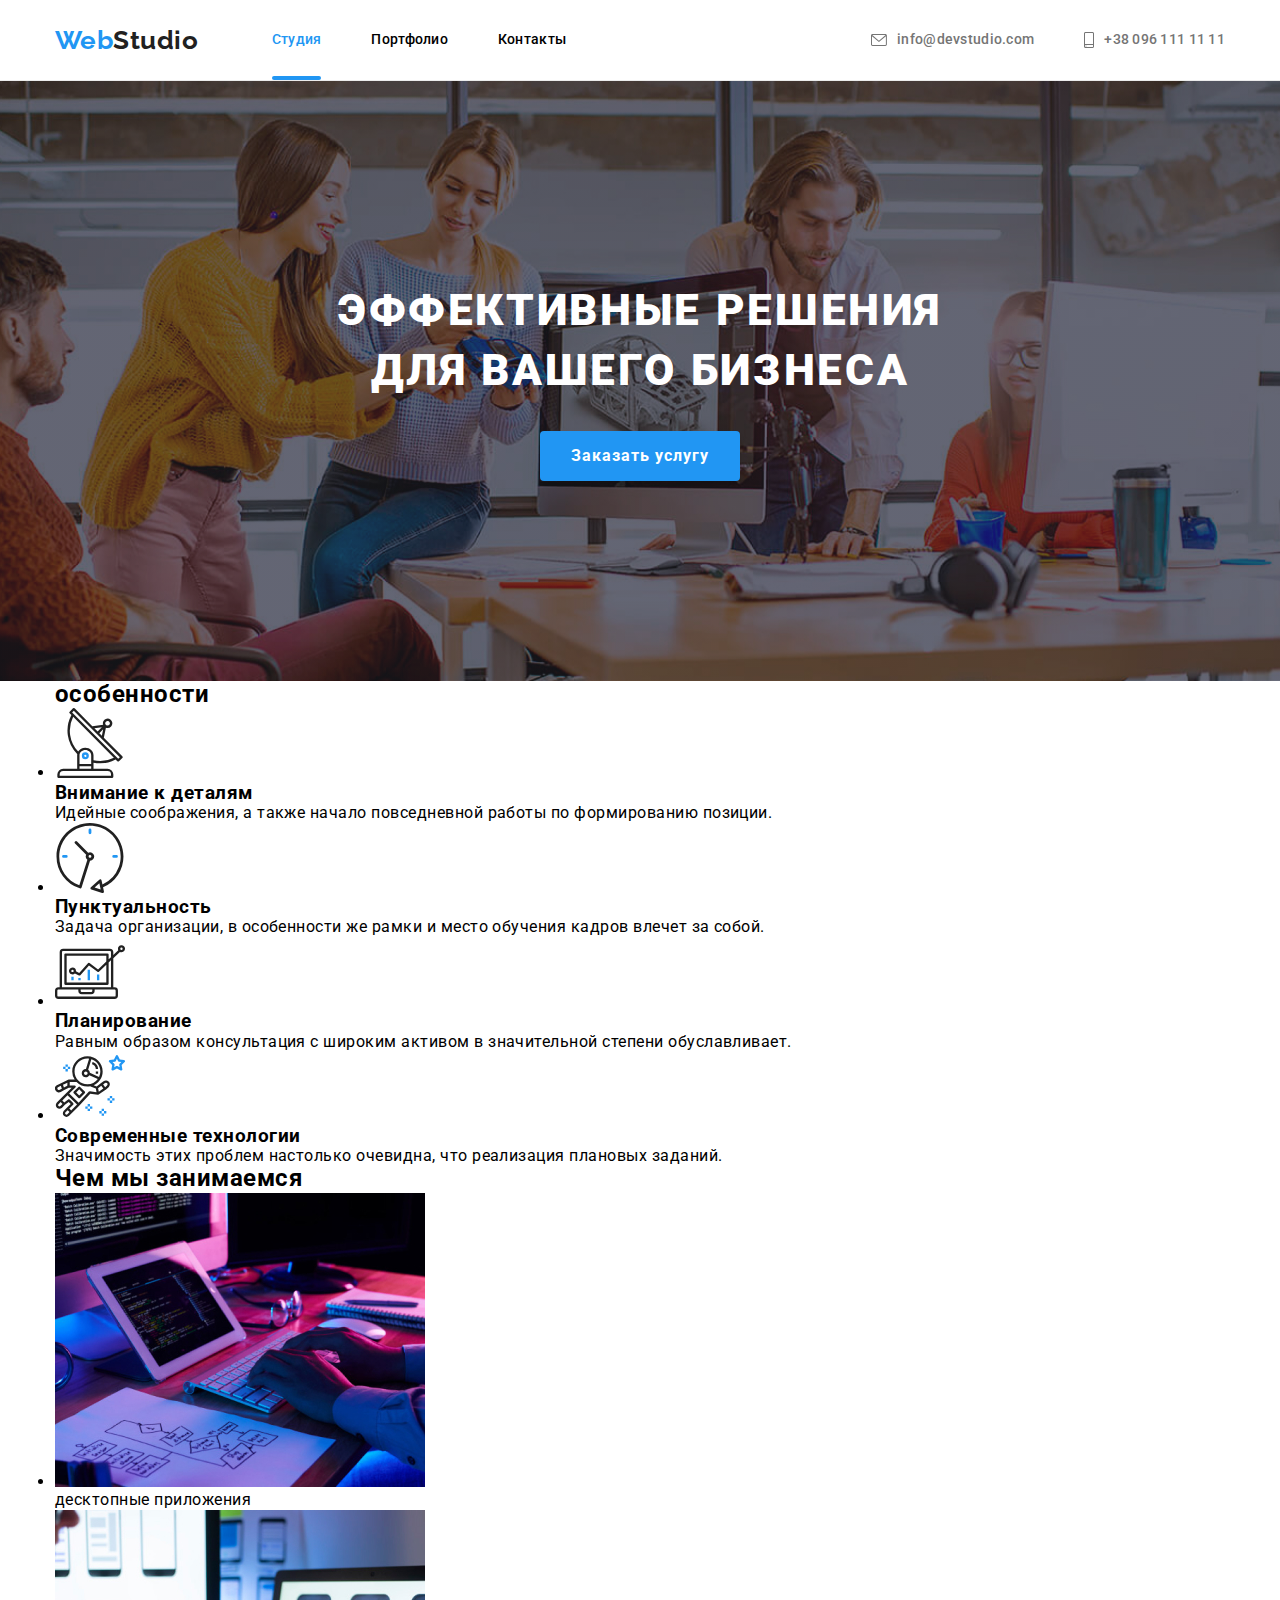
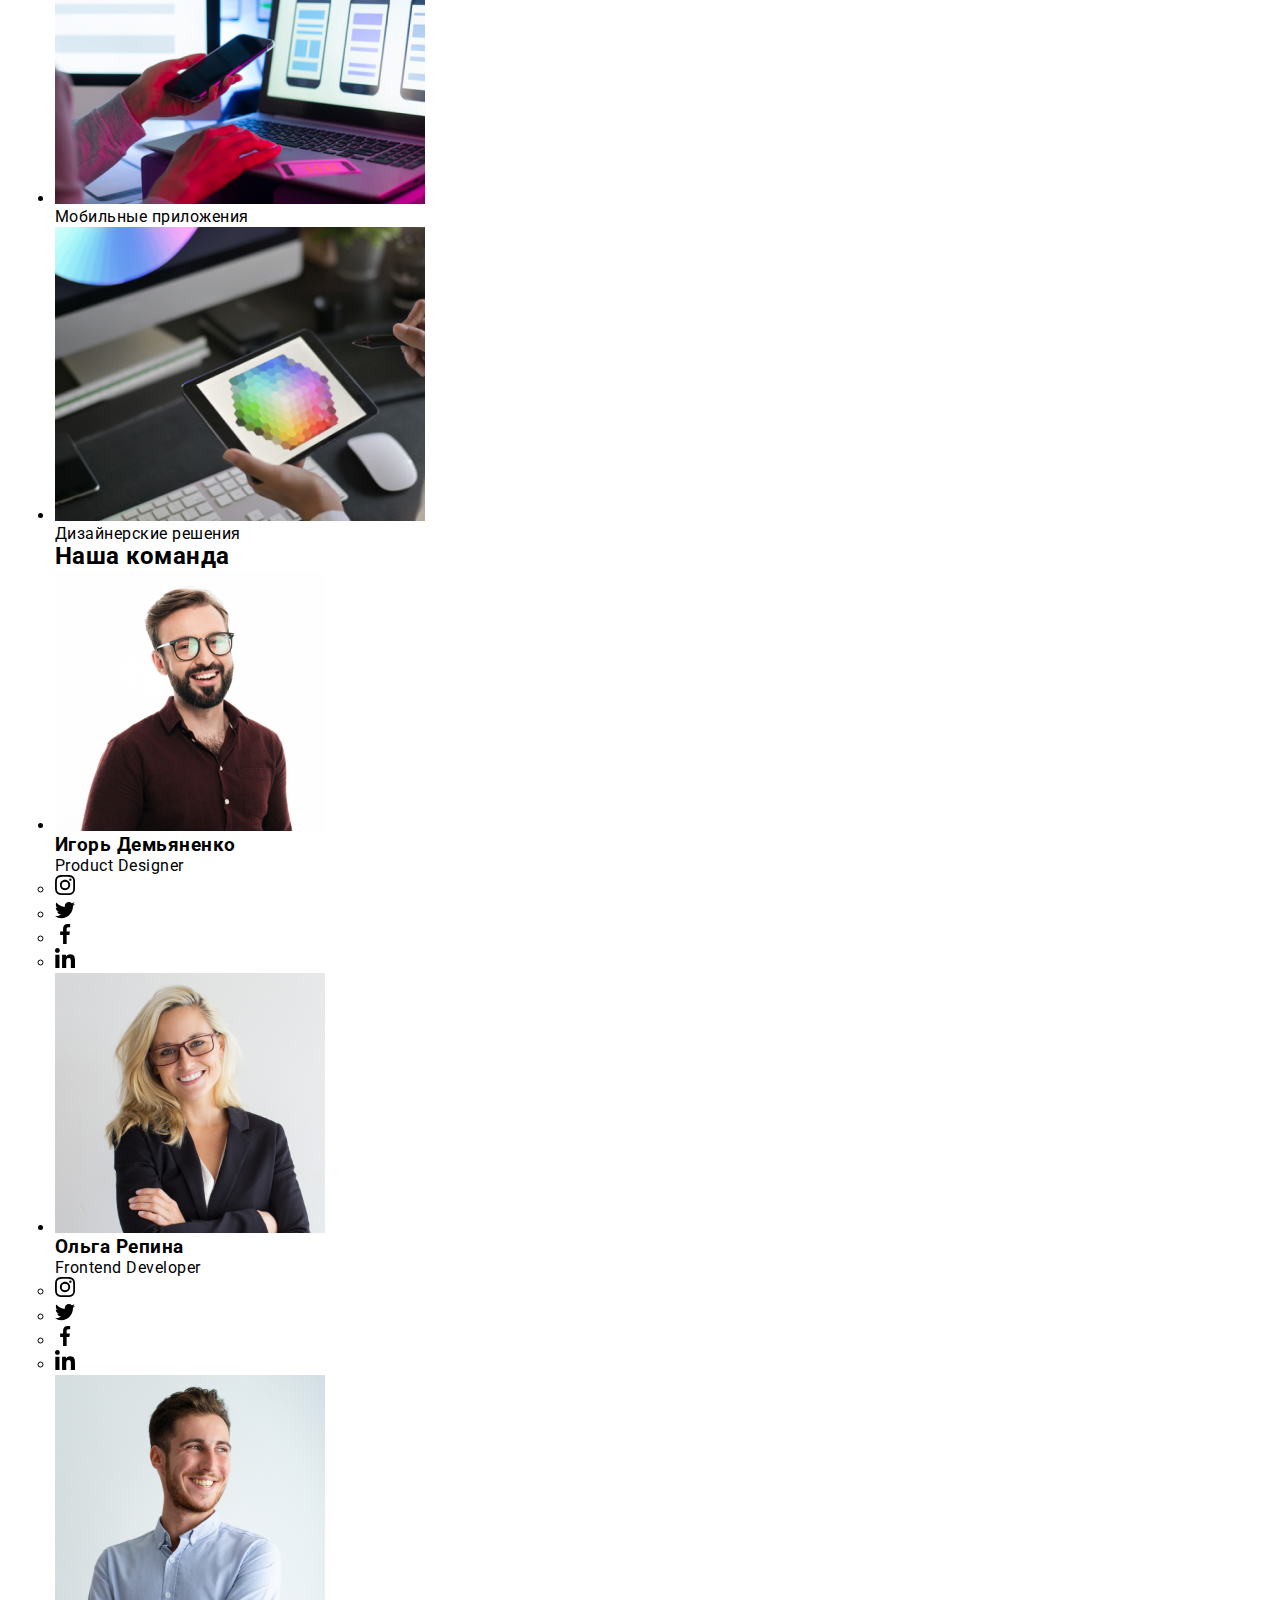
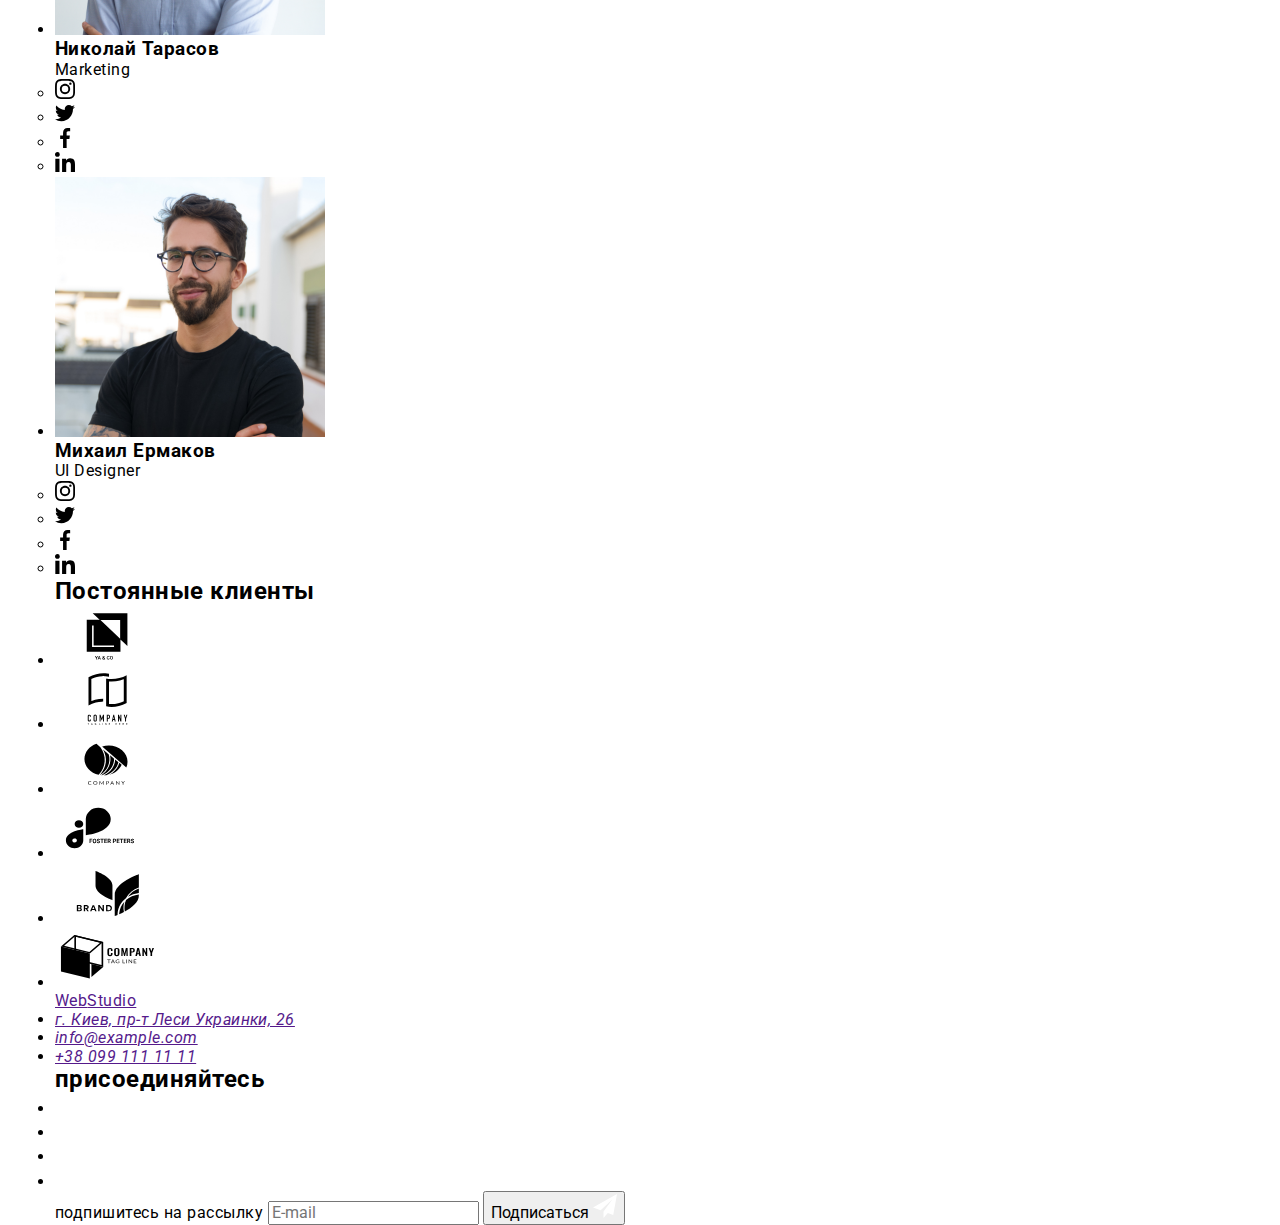
==== index.html @ 88aeb42d "summary" ====
<!DOCTYPE html>
<html lang="ru">
<head>
    <meta charset="UTF-8">
    <meta http-equiv="X-UA-Compatible" content="IE=edge">
    <meta name="viewport" content="width=device-width, initial-scale=1.0">
    <link rel="preconnect" href="https://fonts.googleapis.com">
    <link rel="preconnect" href="https://fonts.gstatic.com" crossorigin>
    <link href="https://fonts.googleapis.com/css2?family=Raleway:wght@700&family=Roboto:wght@400;500;700;900&display=swap" rel="stylesheet">
    <link rel="stylesheet" href="https://cdnjs.cloudflare.com/ajax/libs/modern-normalize/1.1.0/modern-normalize.min.css">
    <link rel="stylesheet" href="./css/main.min.css">
    <title>WebStudio</title>
</head>
<body>
    
    <header  class="navigation">
        <div class="navigation__container container">
            <nav class="navigation__wrap">
                <a class="navigation__web" href="./index.html">Web<span class="navigation__studio">Studio</span></a>
                <button type="button" class="navigation__menu-btn is-open" data-menu-button>
                    <svg width="24" height="16" aria-label="Переключатель мобильного меню">
                        <use class="navigation__btn-close" href="./images/mobile-menu.svg#icon-close_24px"></use>
                        <use class="navigation__btn-menu" href="./images/mobile-menu.svg#icon-menu_24px"></use>
                    </svg>
                </button>
            </nav>
            <div class="navigation__menu" data-menu>
                <ul class="navigation__list">
                    <li class="navigation__links">
                        <a class="navigation__link current" href="">Студия</a>
                    </li>
                    <li class="navigation__links">
                        <a class="navigation__link" href="./portfolio.html">Портфолио</a>
                    </li>
                    <li class="navigation__links">
                        <a class="navigation__link" href="">Контакты</a>
                    </li>
                </ul>
                <ul class="contacts">
                    <li class="contacts__tel">
                        <a href="" class="contacts__tel-list">
                            +38 096 111 11 11
                        </a>
                    </li>
                    <li class="contacts__list">
                        <a class="contacts__links" href="">
                            <svg class="contacts__icon" width="16px" height="12px">
                                <use href="./images/sprite.svg#icon-envelope"></use>
                            </svg>
                            info@devstudio.com
                        </a>
                    </li>
                    <li class="contacts__list hidden">
                        <a class="contacts__links" href="">
                            <svg class="contacts__icon" width="10px" height="16px">
                                <use href="./images/sprite.svg#icon-smartphone"></use>
                            </svg>
                            +38 096 111 11 11
                        </a>
                    </li>
                </ul>
                <ul class="menu__links">
                    <li class="menu__links-list">
                        <a href="" class="menu__link">Instagram</a>
                    </li>
                    <li class="menu__links-list">
                        <a href="" class="menu__link">Twitter</a>
                    </li>
                    <li class="menu__links-list">
                        <a href="" class="menu__link">Facebook</a>
                    </li>
                    <li class="menu__links-list">
                        <a href="" class="menu__link">LinkedIn</a>
                    </li>
                </ul>
            </div>
        </div>
    </header>
    
    <main>
        <section class="hero">
            <div class="hero__container container">
                <h1 class="hero__title">Эффективные решения для вашего бизнеса</h1>
                <button class="hero__button" data-modal-open type="button">Заказать услугу</button>
            </div>
            <div class="backdrop is-hidden" data-modal>
                <div class="modal">
                    <button class="modal__close-btn" data-modal-close type="button">
                        <svg class="modal__close-icon" width="18" height="18">
                            <use href="./images/icons.svg#icon-close"></use>
                        </svg>
                    </button>
                    <form class="form">
                        <p class="form__title">Оставьте свои данные, мы вам перезвоним</p>
                        <label class="form__label">Имя 
                            <input type="text" name="name" class="form__input" required/>
                            <svg class="form__input-label" width="18" height="18">
                                <use href="./images/icons.svg#icon-person-black-18dp-1"></use>
                            </svg>
                        </label>
                        <label class="form__label">Телефон
                            <input type="tel" name="phone_number" class="form__input" required/>
                            <svg class="form__input-label" width="18" height="18">
                                <use href="./images/icons.svg#icon-phone-black-18dp-1"></use>
                            </svg>
                        </label>
                        <label class="form__label">Почта
                            <input type="email" name="mail" class="form__input" required/>
                            <svg class="form__input-label" width="18" height="18">
                                <use href="./images/icons.svg#icon-email-black-18dp-1"></use>
                            </svg>
                        </label>
                        <label class="form__label-area">Комментарий
                            <textarea name="feedback" rows="5" placeholder="Введите текст" class="form__textarea"></textarea>
                        </label>
                        <label class="form__label-terms">
                            <input type="checkbox" name="terms" value="terms of an agreement" class="form__input-terms"/> 
                            <span class="form__checkbox-icon">
                                <svg class="form__check-icon" width="16" height="16">
                                    <use href="./images/icons.svg#icon-check-mark"></use>
                                </svg>
                            </span>
                            Соглашаюсь с рассылкой и принимаю <a href="" class="form__terms-link">Условия договора</a>
                        </label>
                        <button type="submit" class="form__modal-btn">Отправить</button>
                    </form>
                </div>
            </div>
        </section>
        <section class="features">
            <div class="container">
                <h2 class="features__hidden-text">особенности</h2>
            <ul class="features__head">
                <li class="features__list">
                    <svg class="features__icon-antenna" width="70px" height= "70px">
                        <use href="./images/sprite.svg#icon-antenna"></use>
                    </svg>
                    <h3 class="features__title">Внимание к деталям</h3>
                    <p class="features__text">Идейные соображения, а также начало повседневной работы по формированию позиции.</p>
                </li>
                <li class="features__list">
                    <svg class="features__icon-clock" width="70px" height= "70px">
                        <use href="./images/sprite.svg#icon-clock"></use>
                    </svg>
                    <h3 class="features__title">Пунктуальность</h3>
                    <p class="features__text">Задача организации, в особенности же рамки и место обучения кадров влечет за собой.</p>
                </li>
                <li class="features__list">
                    <svg class="features__icon-diagram" width="70px" height= "70px">
                        <use href="./images/sprite.svg#icon-diagram"></use>
                    </svg>
                    <h3 class="features__title">Планирование</h3>
                    <p class="features__text">Равным образом консультация с широким активом в значительной степени обуславливает.</p>
                </li>
                <li class="features__list">
                    <svg class="features__icon-astronaut" width="70px" height= "70px">
                        <use href="./images/sprite.svg#icon-astronaut"></use>
                    </svg>
                    <h3 class="features__title">Современные технологии</h3>
                    <p class="features__text">Значимость этих проблем настолько очевидна, что реализация плановых заданий.</p>
                </li>
            </ul>
            </div>
        </section>
        <section class="work">
            <div class="work__container container ">
                <h2 class="work__title">Чем мы занимаемся</h2>
            <ul class="work__list">
                <li class="work__examples">
                    <img src="./images/programer-working.jpg" width="370" alt="programer working">
                    <p class="work__text">десктопные приложения</p>
                </li>
                <li class="work__examples">
                    <img src="./images/developing-application.jpg" width="370" alt="developing application">
                    <p class="work__text">Мобильные приложения</p>
                </li>
                <li class="work__examples">
                    <img src="./images/web-design.jpg" width="370" alt="web-design">
                    <p class="work__text">Дизайнерские решения</p>
                </li>
            </ul>
            </div>
        </section>
        <section class="team">
            <div class="team__container container ">
                <h2 class="team__title">Наша команда</h2>
            <ul class="team__list">
                <li class="team__cards">
                    <img src="./images/igor-demyanenko.jpg" width="270" alt="Игорь Демьяненко">
                    <div class="team__card">
                        <h3 class="team__cards-title">Игорь Демьяненко</h3>
                        <p class="team__cards-text">Product Designer</p>
                        <div class="team__icon-team">
                            <ul class="team__icon-head">
                                <li class="team__icon-list">
                                    <a href="" class="team__icon-link">
                                        <svg class="team__icon-instagram" width="20px" height="20px">
                                            <use href="./images/sprite.svg#icon-instagram"></use>
                                        </svg>
                                    </a>
                                </li>
                                <li class="team__icon-list">
                                    <a href="" class="team__icon-link">
                                        <svg class="team__icon-twitter" width="20px" height="20px">
                                            <use href="./images/sprite.svg#icon-twitter"></use>
                                        </svg>
                                    </a>  
                                </li>
                                <li class="team__icon-list">
                                    <a href="" class="team__icon-link">
                                        <svg class="team__icon-facebook" width="20px" height="20px">
                                            <use href="./images/sprite.svg#icon-facebook"></use>
                                        </svg>
                                    </a>                                  
                                </li>
                                <li class="team__icon-list">
                                    <a href="" class="team__icon-link">
                                        <svg class="team__icon-linkedin" width="20px" height="20px">
                                            <use href="./images/sprite.svg#icon-linkedin"></use>
                                        </svg>
                                    </a>                                   
                                </li>
                            </ul>   
                        </div>
                    </div>
                    
                </li>
                <li class="team__cards">
                    <img src="./images/olga-repina.jpg" width="270" alt="Ольга Репина">
                    <div class="team__card">
                        <h3 class="team__cards-title">Ольга Репина</h3>
                        <p class="team__cards-text">Frontend Developer</p>
                        <div class="team__icon-team">
                            <ul class="team__icon-head">
                                <li class="team__icon-list">
                                    <a href="" class="team__icon-link">
                                        <svg class="team__icon-instagram" width="20px" height="20px">
                                            <use href="./images/sprite.svg#icon-instagram"></use>
                                        </svg>
                                    </a>
                                </li>
                                <li class="team__icon-list">
                                    <a href="" class="team__icon-link">
                                        <svg class="team__icon-twitter" width="20px" height="20px">
                                            <use href="./images/sprite.svg#icon-twitter"></use>
                                        </svg>
                                    </a>  
                                </li>
                                <li class="team__icon-list">
                                    <a href="" class="team__icon-link">
                                        <svg class="team__icon-facebook" width="20px" height="20px">
                                            <use href="./images/sprite.svg#icon-facebook"></use>
                                        </svg>
                                    </a>                                  
                                </li>
                                <li class="team__icon-list">
                                    <a href="" class="team__icon-link">
                                        <svg class="team__icon-linkedin" width="20px" height="20px">
                                            <use href="./images/sprite.svg#icon-linkedin"></use>
                                        </svg>
                                    </a>                                   
                                </li>
                            </ul>   
                        </div>
                    </div>
                </li>
                <li class="team__cards">
                    <img src="./images/nikolai-tarasov.jpg" width="270" alt="Николай Тарасов">
                    <div class="team__card">
                        <h3 class="team__cards-title">Николай Тарасов</h3>
                        <p class="team__cards-text">Marketing</p>
                        <div class="team__icon-team">
                            <ul class="team__icon-head">
                                <li class="team__icon-list">
                                    <a href="" class="team__icon-link">
                                        <svg class="team__icon-instagram" width="20px" height="20px">
                                            <use href="./images/sprite.svg#icon-instagram"></use>
                                        </svg>
                                    </a>
                                </li>
                                <li class="team__icon-list">
                                    <a href="" class="team__icon-link">
                                        <svg class="team__icon-twitter" width="20px" height="20px">
                                            <use href="./images/sprite.svg#icon-twitter"></use>
                                        </svg>
                                    </a>  
                                </li>
                                <li class="team__icon-list">
                                    <a href="" class="team__icon-link">
                                        <svg class="team__icon-facebook" width="20px" height="20px">
                                            <use href="./images/sprite.svg#icon-facebook"></use>
                                        </svg>
                                    </a>                                  
                                </li>
                                <li class="team__icon-list">
                                    <a href="" class="team__icon-link">
                                        <svg class="team__icon-linkedin" width="20px" height="20px">
                                            <use href="./images/sprite.svg#icon-linkedin"></use>
                                        </svg>
                                    </a>                                   
                                </li>
                            </ul>   
                        </div>
                    </div>
                </li>
                <li class="team__cards">
                    <img src="./images/mikhail-ermakov.jpg" width="270" alt="Михаил Ермаков">
                    <div class="team__card">
                        <h3 class="team__cards-title">Михаил Ермаков</h3>
                        <p class="team__cards-text">UI Designer</p>
                        <div class="team__icon-team">
                            <ul class="team__icon-head">
                                <li class="team__icon-list">
                                    <a href="" class="team__icon-link">
                                        <svg class="team__icon-instagram" width="20px" height="20px">
                                            <use href="./images/sprite.svg#icon-instagram"></use>
                                        </svg>
                                    </a>
                                </li>
                                <li class="team__icon-list">
                                    <a href="" class="team__icon-link">
                                        <svg class="team__icon-twitter" width="20px" height="20px">
                                            <use href="./images/sprite.svg#icon-twitter"></use>
                                        </svg>
                                    </a>  
                                </li>
                                <li class="team__icon-list">
                                    <a href="" class="team__icon-link">
                                        <svg class="team__icon-facebook" width="20px" height="20px">
                                            <use href="./images/sprite.svg#icon-facebook"></use>
                                        </svg>
                                    </a>                                  
                                </li>
                                <li class="team__icon-list">
                                    <a href="" class="team__icon-link">
                                        <svg class="team__icon-linkedin" width="20px" height="20px">
                                            <use href="./images/sprite.svg#icon-linkedin"></use>
                                        </svg>
                                    </a>                                   
                                </li>
                            </ul>   
                        </div>
                    </div>
                </li>
            </ul>
            </div>
        </section>
        <section class="clients">
            <div class="clients__wrap container">
                <h2 class="clients__text">Постоянные клиенты</h2>
                <ul class="clients__list">
                    <li class="clients__title">
                        <a href="" class="clients__link">
                            <svg class="clients__icon" width="106" height="60">
                                <use href="./images/sprite.svg#icon-logo-one"></use>
                            </svg>
                        </a>    
                    </li>
                    <li class="clients__title">
                        <a href="" class="clients__link">
                            <svg class="clients__icon" width="106" height="60">
                                <use href="./images/sprite.svg#icon-logo-two"></use>
                            </svg>
                        </a>
                    </li>
                    <li class="clients__title">
                        <a href="" class="clients__link">
                            <svg class="clients__icon" width="106" height="60">
                                <use href="./images/sprite.svg#icon-logo-three"></use>
                            </svg>
                        </a>                     
                    </li>
                    <li class="clients__title">
                        <a href="" class="clients__link">
                            <svg class="clients__icon" width="106" height="60">
                                <use href="./images/sprite.svg#icon-logo-four"></use>
                            </svg>
                        </a>                    
                    </li>
                    <li class="clients__title">
                        <a href="" class="clients__link">
                            <svg class="clients__icon" width="106" height="60">
                                <use href="./images/sprite.svg#icon-logo-five"></use>
                            </svg>
                        </a>     
                    </li>
                    <li class="clients__title">
                        <a href="" class="clients__link">
                            <svg class="clients__icon" width="106" height="60">
                                <use href="./images/sprite.svg#icon-logo-six"></use>
                            </svg>
                        </a>   
                    </li>
                </ul>
            </div>

        </section>
    </main>
    <footer>
        <div class="footer__all container">
            <div class="footer__container">
                <a class="footer__web" href="">Web<span class="footer__studio">Studio</span></a>
                <address class="footer__address">
                    <ul class="footer__list">
                        <li class="footer__links">
                            <a class="footer__link-white" href="">г. Киев, пр-т Леси Украинки, 26</a>
                        </li>
                        <li class="footer__links">
                            <a class="footer__link" href="">info@example.com</a>
                        </li>
                        <li class="footer__links">
                            <a class="footer__link" href="">+38 099 111 11 11</a>
                        </li>
                    </ul>
                </address>  
            </div>
            <div class="footer__icons">
                <h2 class="footer__icon-title">присоединяйтесь</h2>
                <ul class="footer__icon-list">
                    <li class="footer__icon-wrap">
                        <a href="" class="footer__icon-link">
                            <svg class="footer__icon" width="20" height="20">
                                <use href="./images/sprite.svg#icon-instagram-footer"></use>
                            </svg>
                        </a>  
                    </li>
                    <li class="footer__icon-wrap">
                        <a href="" class="footer__icon-link">
                            <svg class="footer__icon" width="20" height="20">
                                <use href="./images/sprite.svg#icon-twitter-footer"></use>
                            </svg>
                        </a>                       
                    </li>
                    <li class="footer__icon-wrap">
                        <a href="" class="footer__icon-link">
                            <svg class="footer__icon" width="20" height="20">
                                <use href="./images/sprite.svg#icon-facebook-footer"></use>
                            </svg>
                        </a>    
                    </li>
                    <li class="footer__icon-wrap">
                        <a href="" class="footer__icon-link">
                            <svg class="footer__icon" width="20" height="20">
                                <use href="./images/sprite.svg#icon-linkedin-footer"></use>
                            </svg>
                        </a>          
                    </li>
                </ul>
            </div>
            <div class="footer__form-wrap">
                <form class="footer__form">
                    <label class="footer__form-label">
                        <span class="footer__label-text">подпишитесь на рассылку</span>
                        <input type="email" class="footer__form-input" name="mail" placeholder="E-mail" required>
                    </label>
                    <button type="submit" class="footer__form-btn">Подписаться
                        <svg class="footer__icon-send" width="24" height="24">
                            <use href="./images/icons.svg#icon-icon-send"></use>
                        </svg>
                    </button>
                </form>
            </div>
        </div>
    </footer>
    <script src="./js/modal.js"></script>
    <script src="./js/menu.js"></script>
</body>
</html>
---- css/main.min.css ----
body{font-family:"Roboto";font-weight:400;font-style:normal;letter-spacing:.03em;margin:0}h1,h2,h3,h4,h5,h6,p,ul,li{padding:0;margin:0}.container{margin:0 auto;padding:0 15px}@media screen and (max-width: 767px){.container{width:480px}}@media screen and (max-width: 1199px){.container{width:768px}}@media screen and (min-width: 1200px){.container{width:1200px}}@media screen and (min-width: 768px){.navigation{border-bottom:1px solid #ececec}}@media screen and (min-width: 768px){.navigation__container{display:flex}}@media screen and (min-width: 1200px){.navigation__container{justify-content:space-between}}.navigation__container .navigation__wrap{display:flex;align-items:center;justify-content:space-between;min-height:80px}@media screen and (min-width: 768px){.navigation__wrap{display:flex;align-items:center}}.navigation__web{padding:24px 0;color:#2196f3;font-family:"Raleway";font-weight:700;font-size:26px;line-height:1.19;text-decoration:none}.navigation__studio{color:#212121}.navigation__menu-btn{display:inline-flex;z-index:1000;margin:0;padding:0;border:none;background-color:rgba(0,0,0,0)}@media screen and (min-width: 768px){.navigation__menu-btn{display:none}}.navigation__menu-btn:hover,.navigation__menu-btn:focus{color:#2196f3}.navigation__btn-close:hover,.navigation__btn-close:focus,.navigation__btn-menu:hover,.navigation__btn-menu:focus{fill:#2196f3}.navigation__menu-btn .navigation__btn-menu{display:none}.navigation__menu-btn.is-open .navigation__btn-menu{display:block}.navigation__menu-btn.is-open .navigation__btn-close{display:none}@media screen and (max-width: 767px){.navigation__menu{opacity:0;position:fixed;z-index:999;top:0;transform:translateY(100%);left:0;padding:48px 40px;width:100%;height:100%;background-color:#fff;transition:transform 250ms cubic-bezier(0.4, 0, 0.2, 1),opacity 250ms cubic-bezier(0.4, 0, 0.2, 1)}.navigation__menu.is-open{opacity:1;transform:translateY(0)}}@media screen and (min-width: 768px){.navigation__menu{display:flex;align-items:center;justify-content:space-between}}@media screen and (min-width: 768px)and (max-width: 1199px){.navigation__menu{padding-left:88px}}@media screen and (min-width: 768px){.navigation__list{display:flex}}@media screen and (max-width: 767px){.navigation__list{padding-bottom:300px}}.navigation__links{list-style:none}@media screen and (max-width: 767px){.navigation__links{padding-left:40px}.navigation__links:not(:last-child){padding-bottom:32px}}@media screen and (min-width: 768px){.navigation__links{position:relative}.navigation__links:not(:last-child){margin-right:50px}}.navigation__link{text-decoration:none;color:var(--text-accent);font-weight:500;font-size:14px;line-height:1.14;letter-spacing:.02em;padding:32px 0;transition:250ms cubic-bezier(0.4, 0, 0.2, 1)}.navigation__link.current{color:#2196f3}.navigation__link:hover,.navigation__link:focus{color:#2196f3}@media screen and (max-width: 767px){.navigation__link{font-size:40px;line-height:1.17}}@media screen and (min-width: 768px){.navigation__link{display:flex;justify-content:center;align-items:center}}@media screen and (min-width: 768px){.current::after{content:"";width:100%;position:absolute;height:4px;left:453px;top:76px;background:#2196f3;border-radius:2px;left:0;bottom:0}}@media screen and (min-width: 1200px){.contacts{display:flex;margin-left:305px;align-items:center;justify-content:center}}@media screen and (min-width: 768px)and (max-width: 1199px){.contacts{margin:0 15px 0 84px;display:flex;flex-direction:column;padding:21px 0px}}.contacts__tel{list-style:none;padding-left:40px;padding-bottom:32px}@media screen and (min-width: 767px){.contacts__tel{display:none}}@media screen and (max-width: 767px){.contacts__tel-list{font-weight:500;font-size:34px;line-height:1.17;letter-spacing:.02em;color:#2196f3;text-decoration:none}}.contacts__list{list-style:none}@media screen and (min-width: 1200px){.contacts__list:not(:last-child){margin-right:50px}}@media screen and (min-width: 768px)and (max-width: 1199px){.contacts__list:not(:last-child){padding-bottom:10px}}@media screen and (max-width: 767px){.contacts__list.hidden{display:none}}.contacts__links{text-decoration:none;color:#757575;font-weight:500;font-size:14px;line-height:1.14;letter-spacing:.02em;fill:currentColor;transition:250ms cubic-bezier(0.4, 0, 0.2, 1)}.contacts__links:hover,.contacts__links:focus{color:#2196f3;fill:#2196f3}@media screen and (min-width: 768px){.contacts__links{display:flex;align-items:center}}@media screen and (max-width: 767px){.contacts__links{font-size:24px;line-height:1.16;padding-left:40px}}@media screen and (min-width: 1200px){.contacts__links{padding:32px 0}}.contacts__icon{margin-right:10px}@media screen and (max-width: 767px){.contacts__icon{display:none}}.menu__links{display:flex;padding-left:30px;padding-top:64px;padding-bottom:48px}@media screen and (min-width: 767px){.menu__links{display:none}}.menu__links-list{list-style:none}.menu__links-list:not(:last-child){border-right:1px solid rgba(33,33,33,.2);padding-right:10px}.menu__link{text-decoration:none;color:#2196f3;font-size:18px;line-height:1.22;letter-spacing:.02em;padding-left:10px}.hero{background:#2f303a;background-image:linear-gradient(rgba(47, 48, 58, 0.4), rgba(47, 48, 58, 0.4)),url(../images/background-hero.jpg);background-repeat:no-repeat;background-size:cover;background-position:center;text-align:center;padding-top:200px;padding-bottom:200px;max-width:1600px;margin-right:auto;margin-left:auto}.hero__title{color:#fff;font-weight:900;font-size:44px;line-height:1.36;letter-spacing:.06em;text-transform:uppercase;width:696px;margin-bottom:30px}.hero__container{display:flex;flex-direction:column;align-items:center}.hero__button{width:200px;height:50px;background:#2196f3;color:#fff;box-shadow:0px 4px 4px rgba(0,0,0,.15);border-radius:4px;border:none;cursor:pointer;font-weight:700;font-size:16px;line-height:1.87;letter-spacing:.06em;font-family:"Roboto";font-style:normal;transition:250ms cubic-bezier(0.4, 0, 0.2, 1)}.hero__button:hover,.hero__button:focus{background:#188ce8}.backdrop{position:fixed;width:100%;height:100%;background:rgba(0,0,0,.2);top:0;left:0;opacity:1;transition:250ms cubic-bezier(0.4, 0, 0.2, 1)}.modal{position:absolute;top:50%;left:50%;transform:translate(-50%, -50%) scale(1);min-width:528px;min-height:581px;background-color:#fff;transition:250ms cubic-bezier(0.4, 0, 0.2, 1);border-radius:4px}.form{display:flex;flex-direction:column;padding:40px;align-items:center}.form__title{font-weight:700;font-size:20px;line-height:1.15;text-align:center;letter-spacing:.03em;color:#212121;margin-bottom:12px}.form__label{display:flex;flex-direction:column;align-items:flex-start;position:relative;font-weight:400;font-size:12px;line-height:1.16;letter-spacing:.01em;color:#757575;margin-bottom:10px}.form__label-area{display:flex;flex-direction:column;align-items:flex-start;margin-bottom:20px;font-weight:400;font-size:12px;line-height:1.16;letter-spacing:.01em;color:#757575}.form__textarea{width:448px;height:120px;resize:none;border:1px solid rgba(33,33,33,.2);border-radius:4px;margin-top:4px;padding-left:16px;padding-top:12px}.form__textarea::placeholder{color:rgba(117,117,117,.5)}.form__label-terms{display:flex;align-items:center;justify-content:center;margin-bottom:30px;font-weight:400;font-size:14px;line-height:1.71;letter-spacing:.03em;color:#757575}.form__input{border:1px solid rgba(33,33,33,.2);border-radius:4px;padding:12px;padding-left:46px;width:448px;height:40px;margin-top:4px;transition:250ms cubic-bezier(0.4, 0, 0.2, 1)}.form__input:hover,.form__input:focus{border-color:#2196f3}.form__input-label{position:absolute;left:15px;bottom:20%;transition:250ms cubic-bezier(0.4, 0, 0.2, 1)}.form__input:hover+.form__input-label,.form__input:focus+.form__input-label{fill:#2196f3}.form__input-terms{appearance:none;font-weight:400;font-size:14px;line-height:1.71;letter-spacing:.03em;color:#757575;margin-right:8px}.form__input-terms:checked+.form__checkbox-icon{background-color:#188ce8;border:none;width:16px;height:16px}.form__checkbox-icon{display:flex;justify-content:center;align-items:center;width:16px;height:16px;border:2px solid #212121;border-radius:3px;margin-right:7px}.form__terms-link{color:#2196f3;padding-left:5px}.form__modal-btn{display:flex;justify-content:center;align-items:center;padding:0;width:200px;height:50px;background:#2196f3;box-shadow:0px 4px 4px rgba(0,0,0,.15);border-radius:4px;border:none;font-weight:700;font-size:16px;line-height:1.87;letter-spacing:.06em;color:#fff;transition:250ms cubic-bezier(0.4, 0, 0.2, 1)}.form__modal-btn:hover,.form__modal-btn:focus{background-color:#188ce8}.backdrop.is-hidden{opacity:0;pointer-events:none}.backdrop.is-hidden .modal{transform:translate(-50%, -50%) scale(0.8)}.modal__close-btn{position:absolute;width:30px;height:30px;display:flex;justify-content:center;align-items:center;background:rgba(0,0,0,0);border-radius:50%;border:1px solid rgba(0,0,0,.1);right:8px;top:8px;cursor:pointer;padding:0}.modal__close-btn:hover,.modal__close-btn:focus{fill:#2196f3}/*# sourceMappingURL=main.min.css.map */
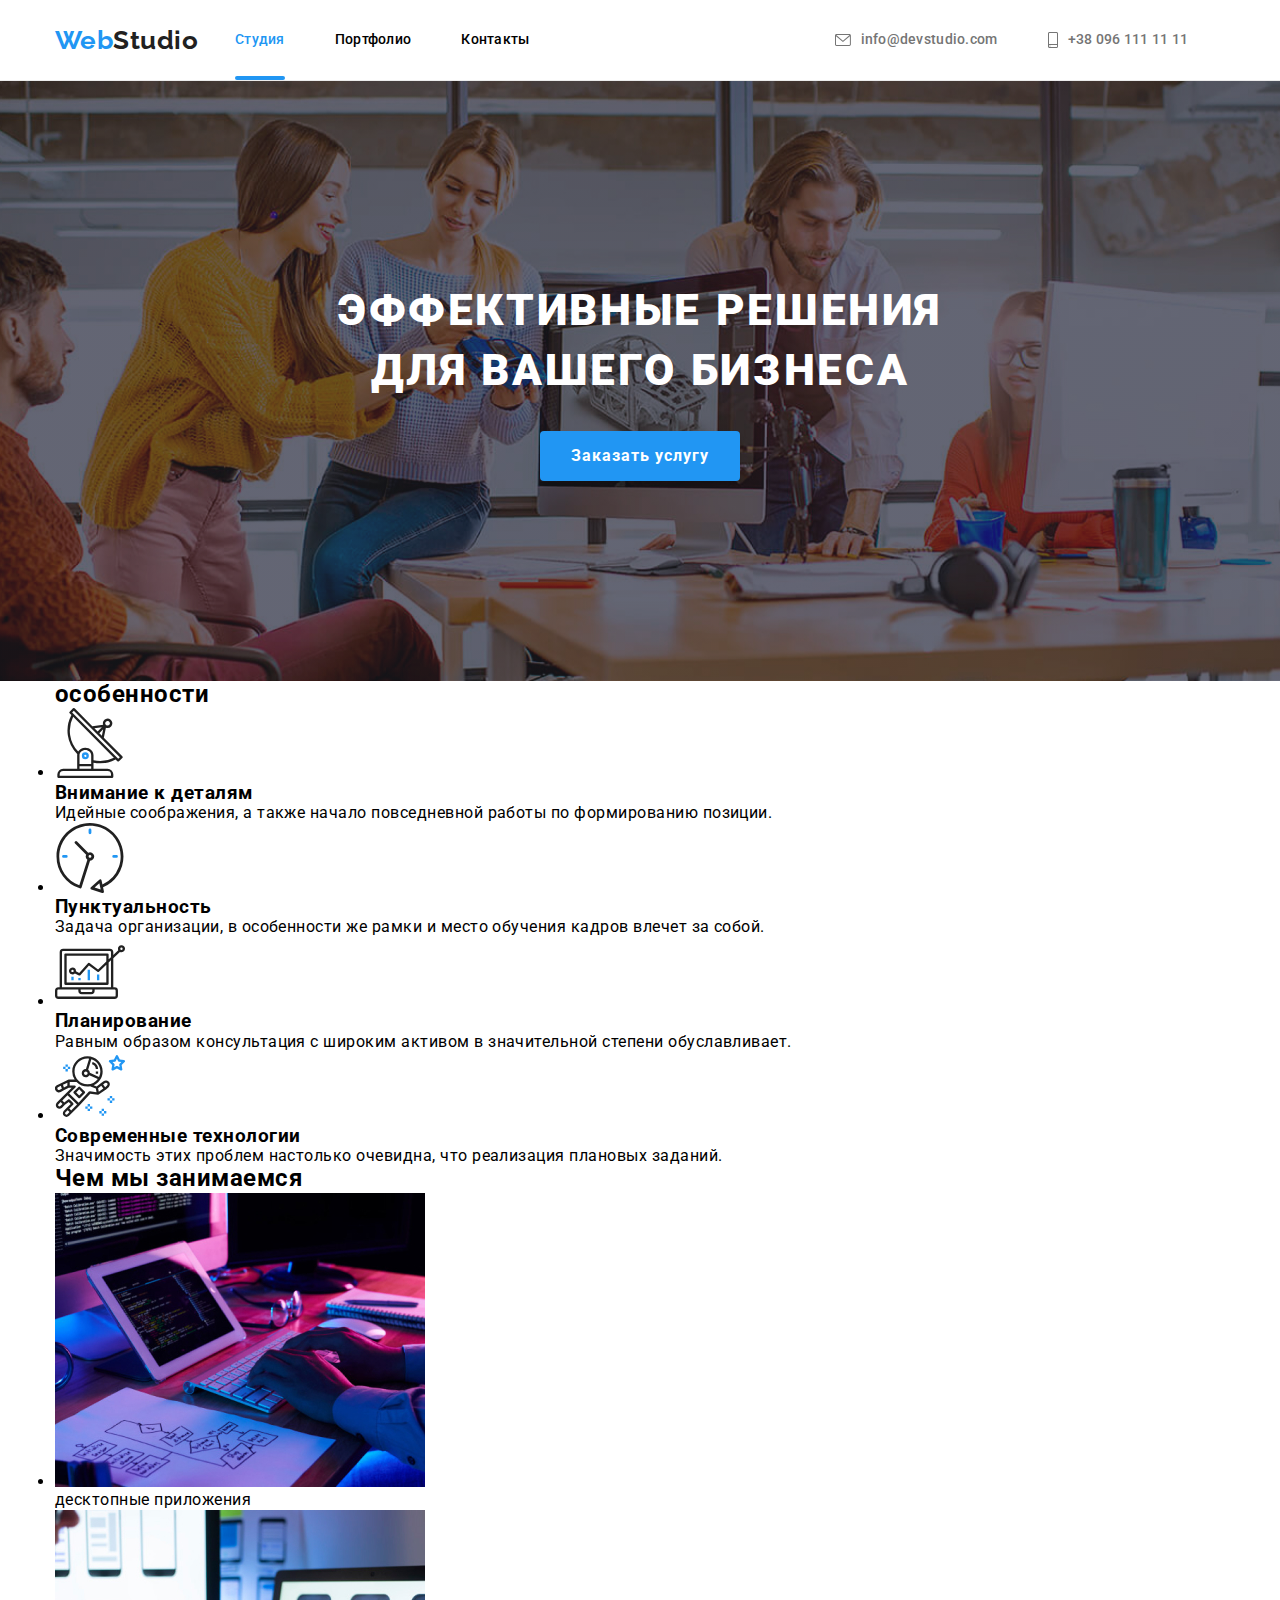
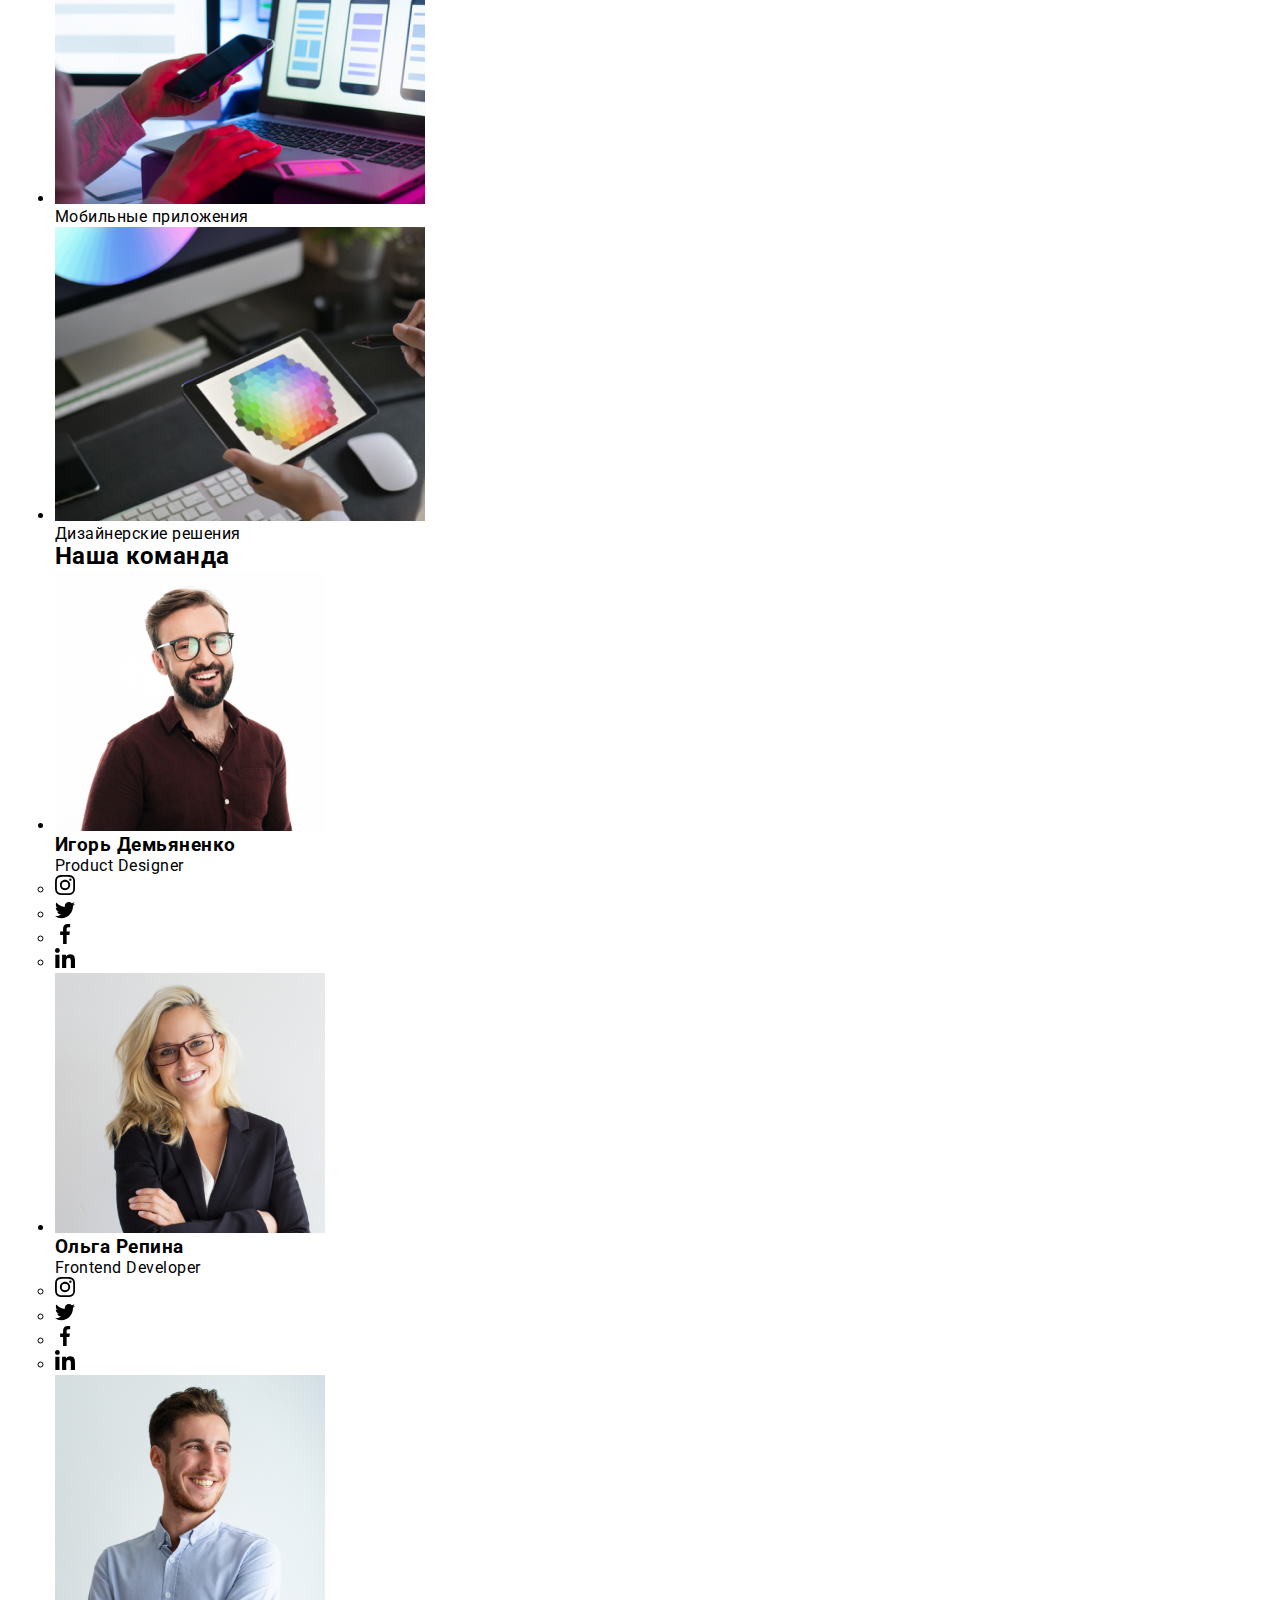
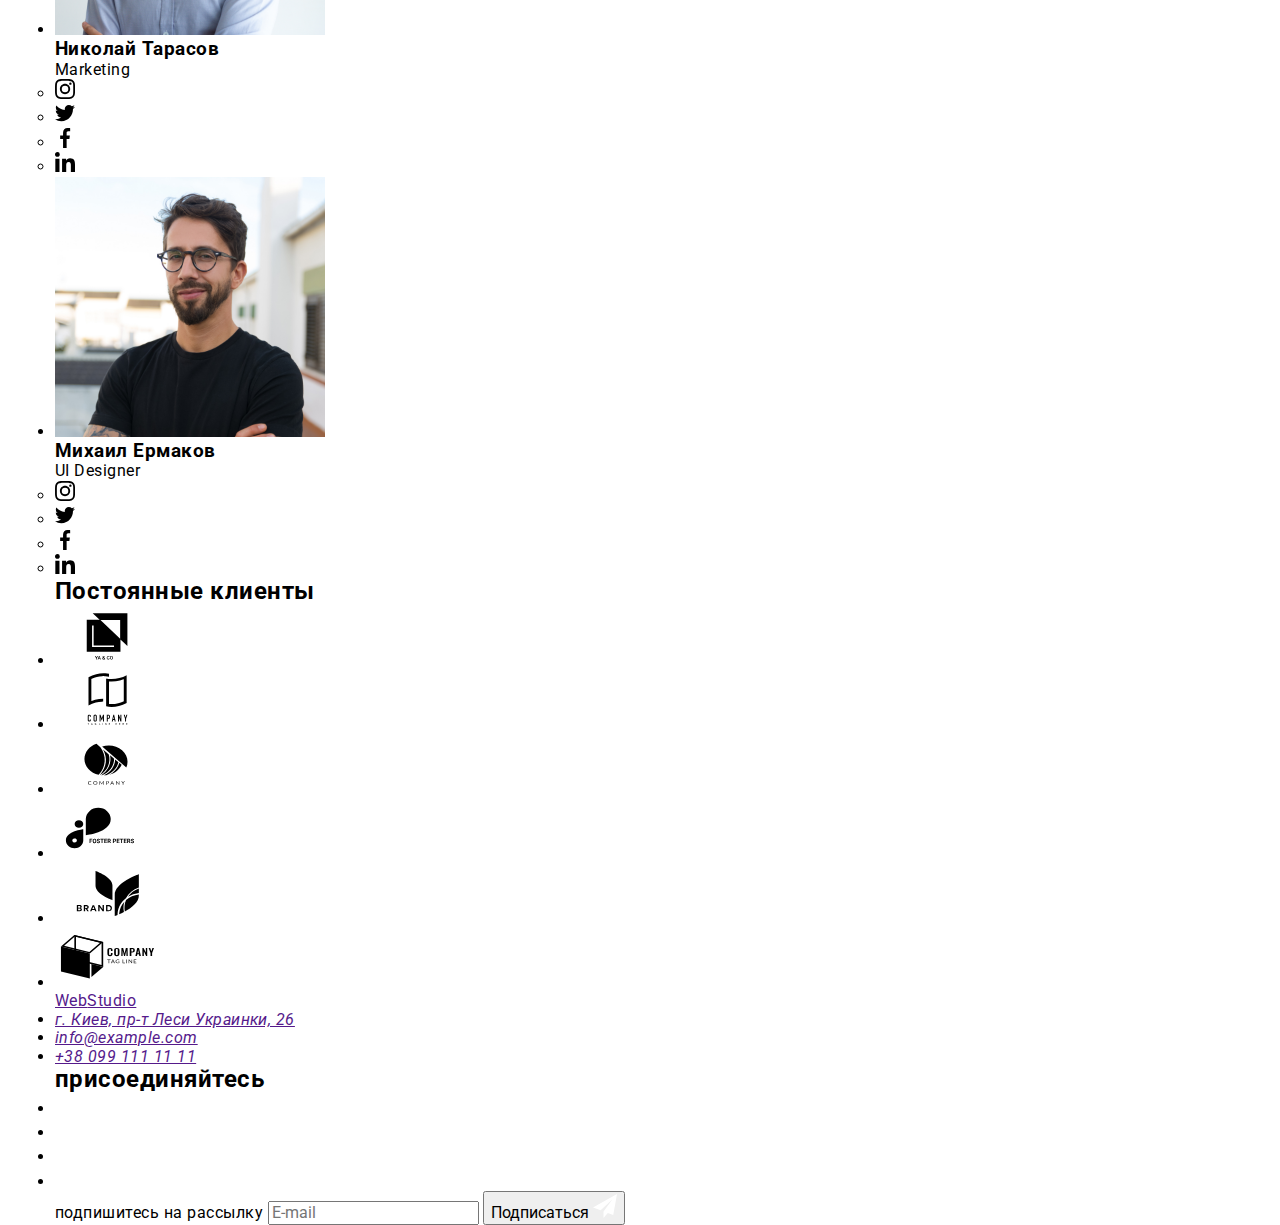
==== commit 8e8e2a5a: "asda" ====
--- a/index.html
+++ b/index.html
@@ -24,7 +24,7 @@
                     </svg>
                 </button>
             </nav>
-            <div class="navigation__menu" data-menu>
+            <div class="navigation__menu container" data-menu>
                 <ul class="navigation__list">
                     <li class="navigation__links">
                         <a class="navigation__link current" href="">Студия</a>
--- a/css/main.min.css
+++ b/css/main.min.css
@@ -1 +1 @@
-body{font-family:"Roboto";font-weight:400;font-style:normal;letter-spacing:.03em;margin:0}h1,h2,h3,h4,h5,h6,p,ul,li{padding:0;margin:0}.container{margin:0 auto;padding:0 15px}@media screen and (max-width: 767px){.container{width:480px}}@media screen and (max-width: 1199px){.container{width:768px}}@media screen and (min-width: 1200px){.container{width:1200px}}@media screen and (min-width: 768px){.navigation{border-bottom:1px solid #ececec}}@media screen and (min-width: 768px){.navigation__container{display:flex}}@media screen and (min-width: 1200px){.navigation__container{justify-content:space-between}}.navigation__container .navigation__wrap{display:flex;align-items:center;justify-content:space-between;min-height:80px}@media screen and (min-width: 768px){.navigation__wrap{display:flex;align-items:center}}.navigation__web{padding:24px 0;color:#2196f3;font-family:"Raleway";font-weight:700;font-size:26px;line-height:1.19;text-decoration:none}.navigation__studio{color:#212121}.navigation__menu-btn{display:inline-flex;z-index:1000;margin:0;padding:0;border:none;background-color:rgba(0,0,0,0)}@media screen and (min-width: 768px){.navigation__menu-btn{display:none}}.navigation__menu-btn:hover,.navigation__menu-btn:focus{color:#2196f3}.navigation__btn-close:hover,.navigation__btn-close:focus,.navigation__btn-menu:hover,.navigation__btn-menu:focus{fill:#2196f3}.navigation__menu-btn .navigation__btn-menu{display:none}.navigation__menu-btn.is-open .navigation__btn-menu{display:block}.navigation__menu-btn.is-open .navigation__btn-close{display:none}@media screen and (max-width: 767px){.navigation__menu{opacity:0;position:fixed;z-index:999;top:0;transform:translateY(100%);left:0;padding:48px 40px;width:100%;height:100%;background-color:#fff;transition:transform 250ms cubic-bezier(0.4, 0, 0.2, 1),opacity 250ms cubic-bezier(0.4, 0, 0.2, 1)}.navigation__menu.is-open{opacity:1;transform:translateY(0)}}@media screen and (min-width: 768px){.navigation__menu{display:flex;align-items:center;justify-content:space-between}}@media screen and (min-width: 768px)and (max-width: 1199px){.navigation__menu{padding-left:88px}}@media screen and (min-width: 768px){.navigation__list{display:flex}}@media screen and (max-width: 767px){.navigation__list{padding-bottom:300px}}.navigation__links{list-style:none}@media screen and (max-width: 767px){.navigation__links{padding-left:40px}.navigation__links:not(:last-child){padding-bottom:32px}}@media screen and (min-width: 768px){.navigation__links{position:relative}.navigation__links:not(:last-child){margin-right:50px}}.navigation__link{text-decoration:none;color:var(--text-accent);font-weight:500;font-size:14px;line-height:1.14;letter-spacing:.02em;padding:32px 0;transition:250ms cubic-bezier(0.4, 0, 0.2, 1)}.navigation__link.current{color:#2196f3}.navigation__link:hover,.navigation__link:focus{color:#2196f3}@media screen and (max-width: 767px){.navigation__link{font-size:40px;line-height:1.17}}@media screen and (min-width: 768px){.navigation__link{display:flex;justify-content:center;align-items:center}}@media screen and (min-width: 768px){.current::after{content:"";width:100%;position:absolute;height:4px;left:453px;top:76px;background:#2196f3;border-radius:2px;left:0;bottom:0}}@media screen and (min-width: 1200px){.contacts{display:flex;margin-left:305px;align-items:center;justify-content:center}}@media screen and (min-width: 768px)and (max-width: 1199px){.contacts{margin:0 15px 0 84px;display:flex;flex-direction:column;padding:21px 0px}}.contacts__tel{list-style:none;padding-left:40px;padding-bottom:32px}@media screen and (min-width: 767px){.contacts__tel{display:none}}@media screen and (max-width: 767px){.contacts__tel-list{font-weight:500;font-size:34px;line-height:1.17;letter-spacing:.02em;color:#2196f3;text-decoration:none}}.contacts__list{list-style:none}@media screen and (min-width: 1200px){.contacts__list:not(:last-child){margin-right:50px}}@media screen and (min-width: 768px)and (max-width: 1199px){.contacts__list:not(:last-child){padding-bottom:10px}}@media screen and (max-width: 767px){.contacts__list.hidden{display:none}}.contacts__links{text-decoration:none;color:#757575;font-weight:500;font-size:14px;line-height:1.14;letter-spacing:.02em;fill:currentColor;transition:250ms cubic-bezier(0.4, 0, 0.2, 1)}.contacts__links:hover,.contacts__links:focus{color:#2196f3;fill:#2196f3}@media screen and (min-width: 768px){.contacts__links{display:flex;align-items:center}}@media screen and (max-width: 767px){.contacts__links{font-size:24px;line-height:1.16;padding-left:40px}}@media screen and (min-width: 1200px){.contacts__links{padding:32px 0}}.contacts__icon{margin-right:10px}@media screen and (max-width: 767px){.contacts__icon{display:none}}.menu__links{display:flex;padding-left:30px;padding-top:64px;padding-bottom:48px}@media screen and (min-width: 767px){.menu__links{display:none}}.menu__links-list{list-style:none}.menu__links-list:not(:last-child){border-right:1px solid rgba(33,33,33,.2);padding-right:10px}.menu__link{text-decoration:none;color:#2196f3;font-size:18px;line-height:1.22;letter-spacing:.02em;padding-left:10px}.hero{background:#2f303a;background-image:linear-gradient(rgba(47, 48, 58, 0.4), rgba(47, 48, 58, 0.4)),url(../images/background-hero.jpg);background-repeat:no-repeat;background-size:cover;background-position:center;text-align:center;padding-top:200px;padding-bottom:200px;max-width:1600px;margin-right:auto;margin-left:auto}.hero__title{color:#fff;font-weight:900;font-size:44px;line-height:1.36;letter-spacing:.06em;text-transform:uppercase;width:696px;margin-bottom:30px}.hero__container{display:flex;flex-direction:column;align-items:center}.hero__button{width:200px;height:50px;background:#2196f3;color:#fff;box-shadow:0px 4px 4px rgba(0,0,0,.15);border-radius:4px;border:none;cursor:pointer;font-weight:700;font-size:16px;line-height:1.87;letter-spacing:.06em;font-family:"Roboto";font-style:normal;transition:250ms cubic-bezier(0.4, 0, 0.2, 1)}.hero__button:hover,.hero__button:focus{background:#188ce8}.backdrop{position:fixed;width:100%;height:100%;background:rgba(0,0,0,.2);top:0;left:0;opacity:1;transition:250ms cubic-bezier(0.4, 0, 0.2, 1)}.modal{position:absolute;top:50%;left:50%;transform:translate(-50%, -50%) scale(1);min-width:528px;min-height:581px;background-color:#fff;transition:250ms cubic-bezier(0.4, 0, 0.2, 1);border-radius:4px}.form{display:flex;flex-direction:column;padding:40px;align-items:center}.form__title{font-weight:700;font-size:20px;line-height:1.15;text-align:center;letter-spacing:.03em;color:#212121;margin-bottom:12px}.form__label{display:flex;flex-direction:column;align-items:flex-start;position:relative;font-weight:400;font-size:12px;line-height:1.16;letter-spacing:.01em;color:#757575;margin-bottom:10px}.form__label-area{display:flex;flex-direction:column;align-items:flex-start;margin-bottom:20px;font-weight:400;font-size:12px;line-height:1.16;letter-spacing:.01em;color:#757575}.form__textarea{width:448px;height:120px;resize:none;border:1px solid rgba(33,33,33,.2);border-radius:4px;margin-top:4px;padding-left:16px;padding-top:12px}.form__textarea::placeholder{color:rgba(117,117,117,.5)}.form__label-terms{display:flex;align-items:center;justify-content:center;margin-bottom:30px;font-weight:400;font-size:14px;line-height:1.71;letter-spacing:.03em;color:#757575}.form__input{border:1px solid rgba(33,33,33,.2);border-radius:4px;padding:12px;padding-left:46px;width:448px;height:40px;margin-top:4px;transition:250ms cubic-bezier(0.4, 0, 0.2, 1)}.form__input:hover,.form__input:focus{border-color:#2196f3}.form__input-label{position:absolute;left:15px;bottom:20%;transition:250ms cubic-bezier(0.4, 0, 0.2, 1)}.form__input:hover+.form__input-label,.form__input:focus+.form__input-label{fill:#2196f3}.form__input-terms{appearance:none;font-weight:400;font-size:14px;line-height:1.71;letter-spacing:.03em;color:#757575;margin-right:8px}.form__input-terms:checked+.form__checkbox-icon{background-color:#188ce8;border:none;width:16px;height:16px}.form__checkbox-icon{display:flex;justify-content:center;align-items:center;width:16px;height:16px;border:2px solid #212121;border-radius:3px;margin-right:7px}.form__terms-link{color:#2196f3;padding-left:5px}.form__modal-btn{display:flex;justify-content:center;align-items:center;padding:0;width:200px;height:50px;background:#2196f3;box-shadow:0px 4px 4px rgba(0,0,0,.15);border-radius:4px;border:none;font-weight:700;font-size:16px;line-height:1.87;letter-spacing:.06em;color:#fff;transition:250ms cubic-bezier(0.4, 0, 0.2, 1)}.form__modal-btn:hover,.form__modal-btn:focus{background-color:#188ce8}.backdrop.is-hidden{opacity:0;pointer-events:none}.backdrop.is-hidden .modal{transform:translate(-50%, -50%) scale(0.8)}.modal__close-btn{position:absolute;width:30px;height:30px;display:flex;justify-content:center;align-items:center;background:rgba(0,0,0,0);border-radius:50%;border:1px solid rgba(0,0,0,.1);right:8px;top:8px;cursor:pointer;padding:0}.modal__close-btn:hover,.modal__close-btn:focus{fill:#2196f3}/*# sourceMappingURL=main.min.css.map */+body{font-family:"Roboto";font-weight:400;font-style:normal;letter-spacing:.03em;margin:0}h1,h2,h3,h4,h5,h6,p,ul,li{padding:0;margin:0}.container{max-width:1200px;padding-left:15px;padding-right:15px;margin-left:auto;margin-right:auto}@media screen and (min-width: 768px){.navigation{border-bottom:1px solid #ececec}}@media screen and (min-width: 768px){.navigation__container{display:flex}}@media screen and (min-width: 1200px){.navigation__container{justify-content:space-between}}.navigation__container .navigation__wrap{display:flex;align-items:center;justify-content:space-between;min-height:80px}@media screen and (min-width: 768px){.navigation__wrap{display:flex;align-items:center}}.navigation__web{padding:24px 0;color:#2196f3;font-family:"Raleway";font-weight:700;font-size:26px;line-height:1.19;text-decoration:none}.navigation__studio{color:#212121}.navigation__menu-btn{display:inline-flex;z-index:1000;margin:0;padding:0;border:none;background-color:rgba(0,0,0,0)}@media screen and (min-width: 768px){.navigation__menu-btn{display:none}}.navigation__menu-btn:hover,.navigation__menu-btn:focus{color:#2196f3}.navigation__btn-close:hover,.navigation__btn-close:focus,.navigation__btn-menu:hover,.navigation__btn-menu:focus{fill:#2196f3}.navigation__menu-btn .navigation__btn-menu{display:none}.navigation__menu-btn.is-open .navigation__btn-menu{display:block}.navigation__menu-btn.is-open .navigation__btn-close{display:none}@media screen and (max-width: 767px){.navigation__menu{opacity:0;position:fixed;z-index:999;top:0;transform:translateY(100%);left:0;padding:48px 40px;width:100%;height:100%;background-color:#fff;transition:transform 250ms cubic-bezier(0.4, 0, 0.2, 1),opacity 250ms cubic-bezier(0.4, 0, 0.2, 1)}.navigation__menu.is-open{opacity:1;transform:translateY(0)}}@media screen and (min-width: 768px){.navigation__menu{display:flex;align-items:center;justify-content:space-between}}@media screen and (min-width: 768px)and (max-width: 1199px){.navigation__menu{padding-left:88px}}@media screen and (min-width: 768px){.navigation__list{display:flex}}@media screen and (max-width: 767px){.navigation__list{padding-bottom:300px}}.navigation__links{list-style:none}@media screen and (max-width: 767px){.navigation__links{padding-left:40px}.navigation__links:not(:last-child){padding-bottom:32px}}@media screen and (min-width: 768px){.navigation__links{position:relative}.navigation__links:not(:last-child){margin-right:50px}}.navigation__link{text-decoration:none;color:var(--text-accent);font-weight:500;font-size:14px;line-height:1.14;letter-spacing:.02em;padding:32px 0;transition:250ms cubic-bezier(0.4, 0, 0.2, 1)}.navigation__link.current{color:#2196f3}.navigation__link:hover,.navigation__link:focus{color:#2196f3}@media screen and (max-width: 767px){.navigation__link{font-size:40px;line-height:1.17}}@media screen and (min-width: 768px){.navigation__link{display:flex;justify-content:center;align-items:center}}@media screen and (min-width: 768px){.current::after{content:"";width:100%;position:absolute;height:4px;left:453px;top:76px;background:#2196f3;border-radius:2px;left:0;bottom:0}}@media screen and (min-width: 1200px){.contacts{display:flex;margin-left:305px;align-items:center;justify-content:center}}@media screen and (min-width: 768px)and (max-width: 1199px){.contacts{margin:0 15px 0 84px;display:flex;flex-direction:column;padding:21px 0px}}.contacts__tel{list-style:none;padding-left:40px;padding-bottom:32px}@media screen and (min-width: 767px){.contacts__tel{display:none}}@media screen and (max-width: 767px){.contacts__tel-list{font-weight:500;font-size:34px;line-height:1.17;letter-spacing:.02em;color:#2196f3;text-decoration:none}}.contacts__list{list-style:none}@media screen and (min-width: 1200px){.contacts__list:not(:last-child){margin-right:50px}}@media screen and (min-width: 768px)and (max-width: 1199px){.contacts__list:not(:last-child){padding-bottom:10px}}@media screen and (max-width: 767px){.contacts__list.hidden{display:none}}.contacts__links{text-decoration:none;color:#757575;font-weight:500;font-size:14px;line-height:1.14;letter-spacing:.02em;fill:currentColor;transition:250ms cubic-bezier(0.4, 0, 0.2, 1)}.contacts__links:hover,.contacts__links:focus{color:#2196f3;fill:#2196f3}@media screen and (min-width: 768px){.contacts__links{display:flex;align-items:center}}@media screen and (max-width: 767px){.contacts__links{font-size:24px;line-height:1.16;padding-left:40px}}@media screen and (min-width: 1200px){.contacts__links{padding:32px 0}}.contacts__icon{margin-right:10px}@media screen and (max-width: 767px){.contacts__icon{display:none}}.menu__links{display:flex;padding-left:30px;padding-top:64px;padding-bottom:48px}@media screen and (min-width: 767px){.menu__links{display:none}}.menu__links-list{list-style:none}.menu__links-list:not(:last-child){border-right:1px solid rgba(33,33,33,.2);padding-right:10px}.menu__link{text-decoration:none;color:#2196f3;font-size:18px;line-height:1.22;letter-spacing:.02em;padding-left:10px}.hero{background:#2f303a;background-image:linear-gradient(rgba(47, 48, 58, 0.4), rgba(47, 48, 58, 0.4)),url(../images/background-hero.jpg);background-repeat:no-repeat;background-size:cover;background-position:center;text-align:center;padding-top:200px;padding-bottom:200px;max-width:1600px;margin-right:auto;margin-left:auto}.hero__title{color:#fff;font-weight:900;font-size:44px;line-height:1.36;letter-spacing:.06em;text-transform:uppercase;width:696px;margin-bottom:30px}.hero__container{display:flex;flex-direction:column;align-items:center}.hero__button{width:200px;height:50px;background:#2196f3;color:#fff;box-shadow:0px 4px 4px rgba(0,0,0,.15);border-radius:4px;border:none;cursor:pointer;font-weight:700;font-size:16px;line-height:1.87;letter-spacing:.06em;font-family:"Roboto";font-style:normal;transition:250ms cubic-bezier(0.4, 0, 0.2, 1)}.hero__button:hover,.hero__button:focus{background:#188ce8}.backdrop{position:fixed;width:100%;height:100%;background:rgba(0,0,0,.2);top:0;left:0;opacity:1;transition:250ms cubic-bezier(0.4, 0, 0.2, 1)}.modal{position:absolute;top:50%;left:50%;transform:translate(-50%, -50%) scale(1);min-width:528px;min-height:581px;background-color:#fff;transition:250ms cubic-bezier(0.4, 0, 0.2, 1);border-radius:4px}.form{display:flex;flex-direction:column;padding:40px;align-items:center}.form__title{font-weight:700;font-size:20px;line-height:1.15;text-align:center;letter-spacing:.03em;color:#212121;margin-bottom:12px}.form__label{display:flex;flex-direction:column;align-items:flex-start;position:relative;font-weight:400;font-size:12px;line-height:1.16;letter-spacing:.01em;color:#757575;margin-bottom:10px}.form__label-area{display:flex;flex-direction:column;align-items:flex-start;margin-bottom:20px;font-weight:400;font-size:12px;line-height:1.16;letter-spacing:.01em;color:#757575}.form__textarea{width:448px;height:120px;resize:none;border:1px solid rgba(33,33,33,.2);border-radius:4px;margin-top:4px;padding-left:16px;padding-top:12px}.form__textarea::placeholder{color:rgba(117,117,117,.5)}.form__label-terms{display:flex;align-items:center;justify-content:center;margin-bottom:30px;font-weight:400;font-size:14px;line-height:1.71;letter-spacing:.03em;color:#757575}.form__input{border:1px solid rgba(33,33,33,.2);border-radius:4px;padding:12px;padding-left:46px;width:448px;height:40px;margin-top:4px;transition:250ms cubic-bezier(0.4, 0, 0.2, 1)}.form__input:hover,.form__input:focus{border-color:#2196f3}.form__input-label{position:absolute;left:15px;bottom:20%;transition:250ms cubic-bezier(0.4, 0, 0.2, 1)}.form__input:hover+.form__input-label,.form__input:focus+.form__input-label{fill:#2196f3}.form__input-terms{appearance:none;font-weight:400;font-size:14px;line-height:1.71;letter-spacing:.03em;color:#757575;margin-right:8px}.form__input-terms:checked+.form__checkbox-icon{background-color:#188ce8;border:none;width:16px;height:16px}.form__checkbox-icon{display:flex;justify-content:center;align-items:center;width:16px;height:16px;border:2px solid #212121;border-radius:3px;margin-right:7px}.form__terms-link{color:#2196f3;padding-left:5px}.form__modal-btn{display:flex;justify-content:center;align-items:center;padding:0;width:200px;height:50px;background:#2196f3;box-shadow:0px 4px 4px rgba(0,0,0,.15);border-radius:4px;border:none;font-weight:700;font-size:16px;line-height:1.87;letter-spacing:.06em;color:#fff;transition:250ms cubic-bezier(0.4, 0, 0.2, 1)}.form__modal-btn:hover,.form__modal-btn:focus{background-color:#188ce8}.backdrop.is-hidden{opacity:0;pointer-events:none}.backdrop.is-hidden .modal{transform:translate(-50%, -50%) scale(0.8)}.modal__close-btn{position:absolute;width:30px;height:30px;display:flex;justify-content:center;align-items:center;background:rgba(0,0,0,0);border-radius:50%;border:1px solid rgba(0,0,0,.1);right:8px;top:8px;cursor:pointer;padding:0}.modal__close-btn:hover,.modal__close-btn:focus{fill:#2196f3}/*# sourceMappingURL=main.min.css.map */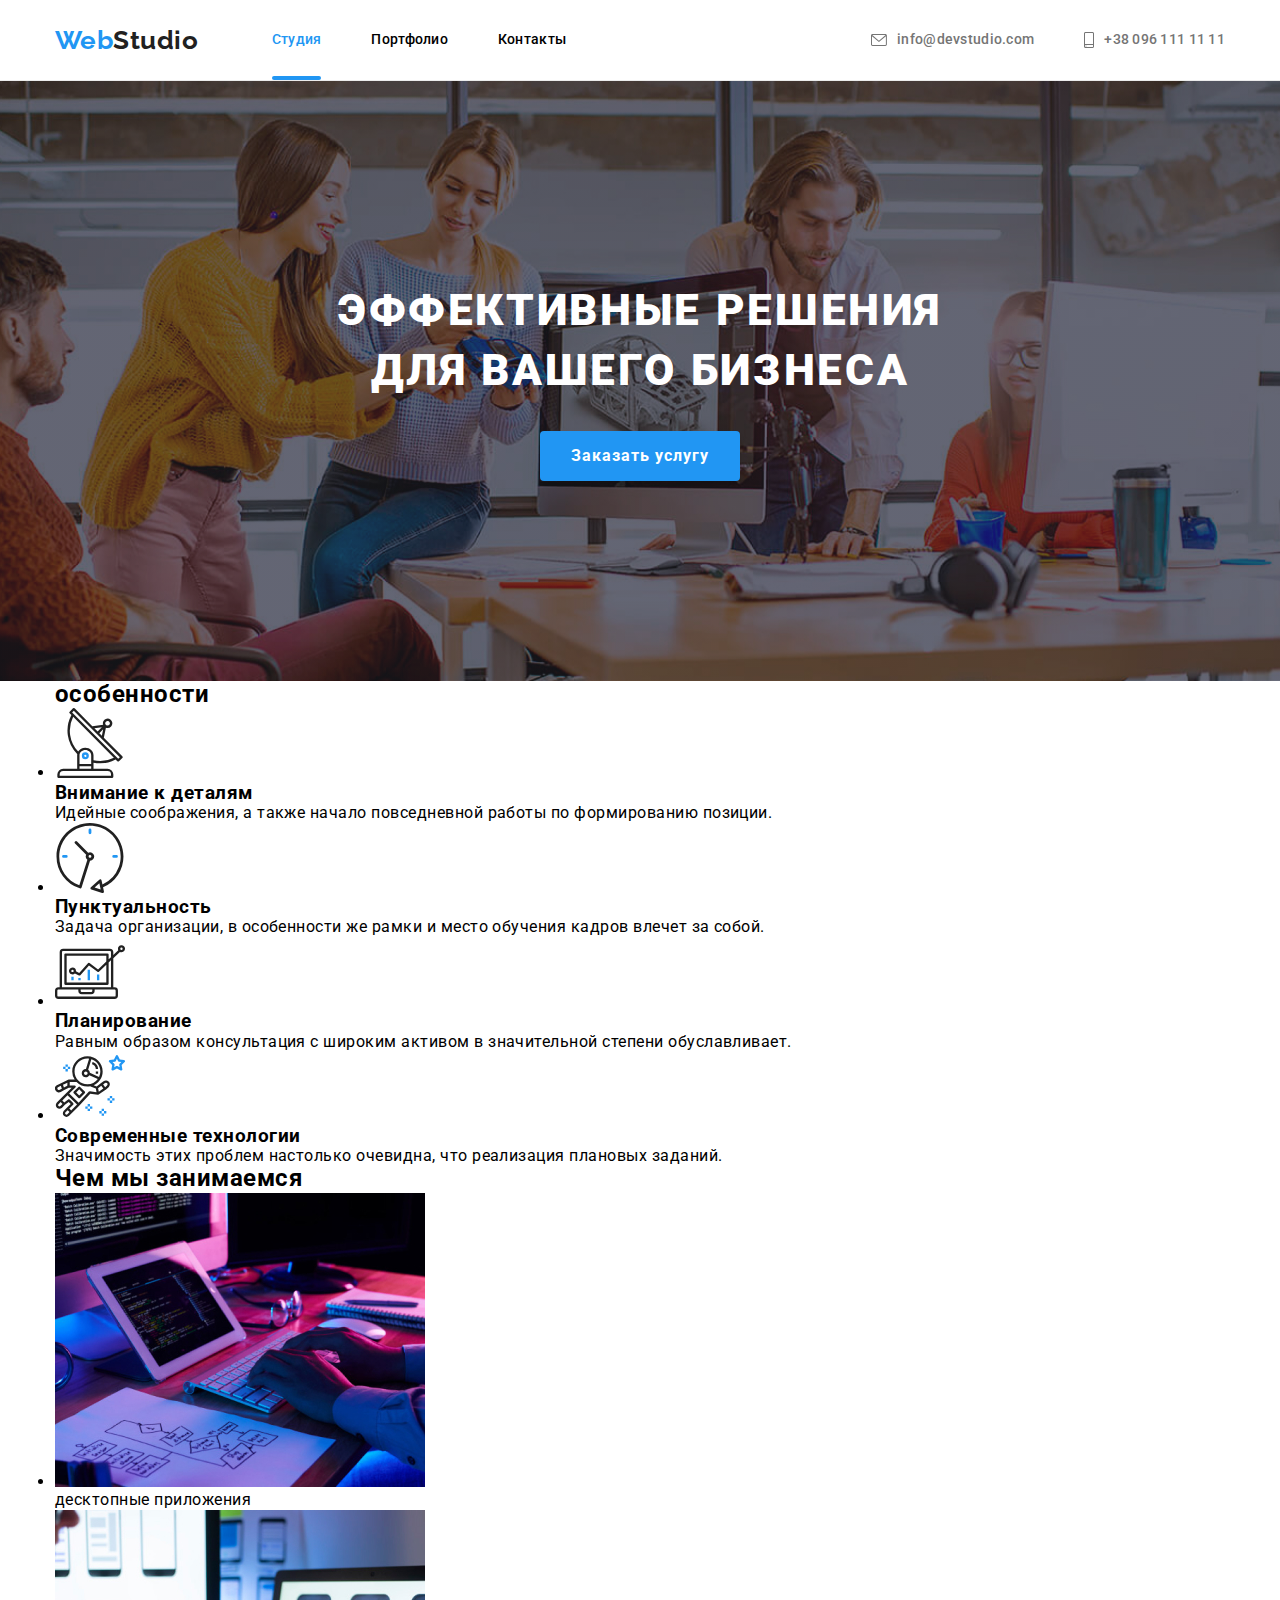
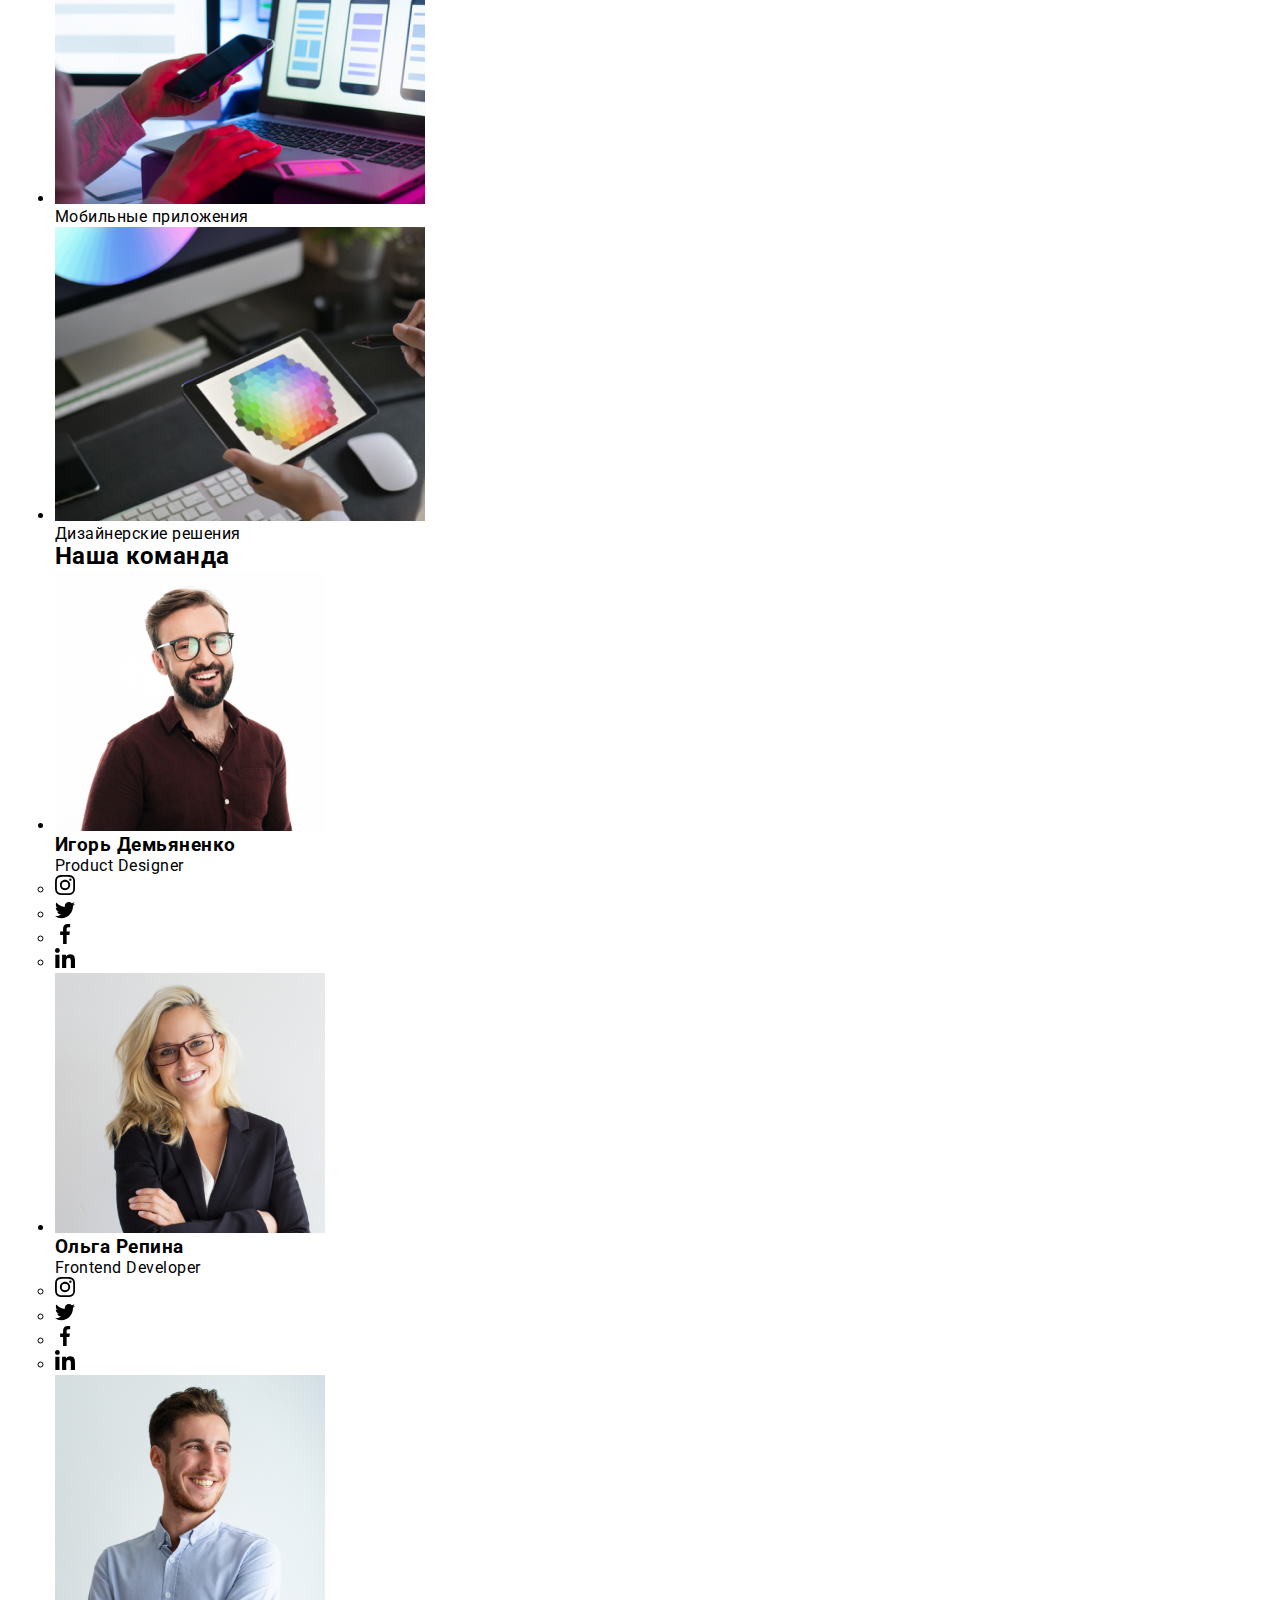
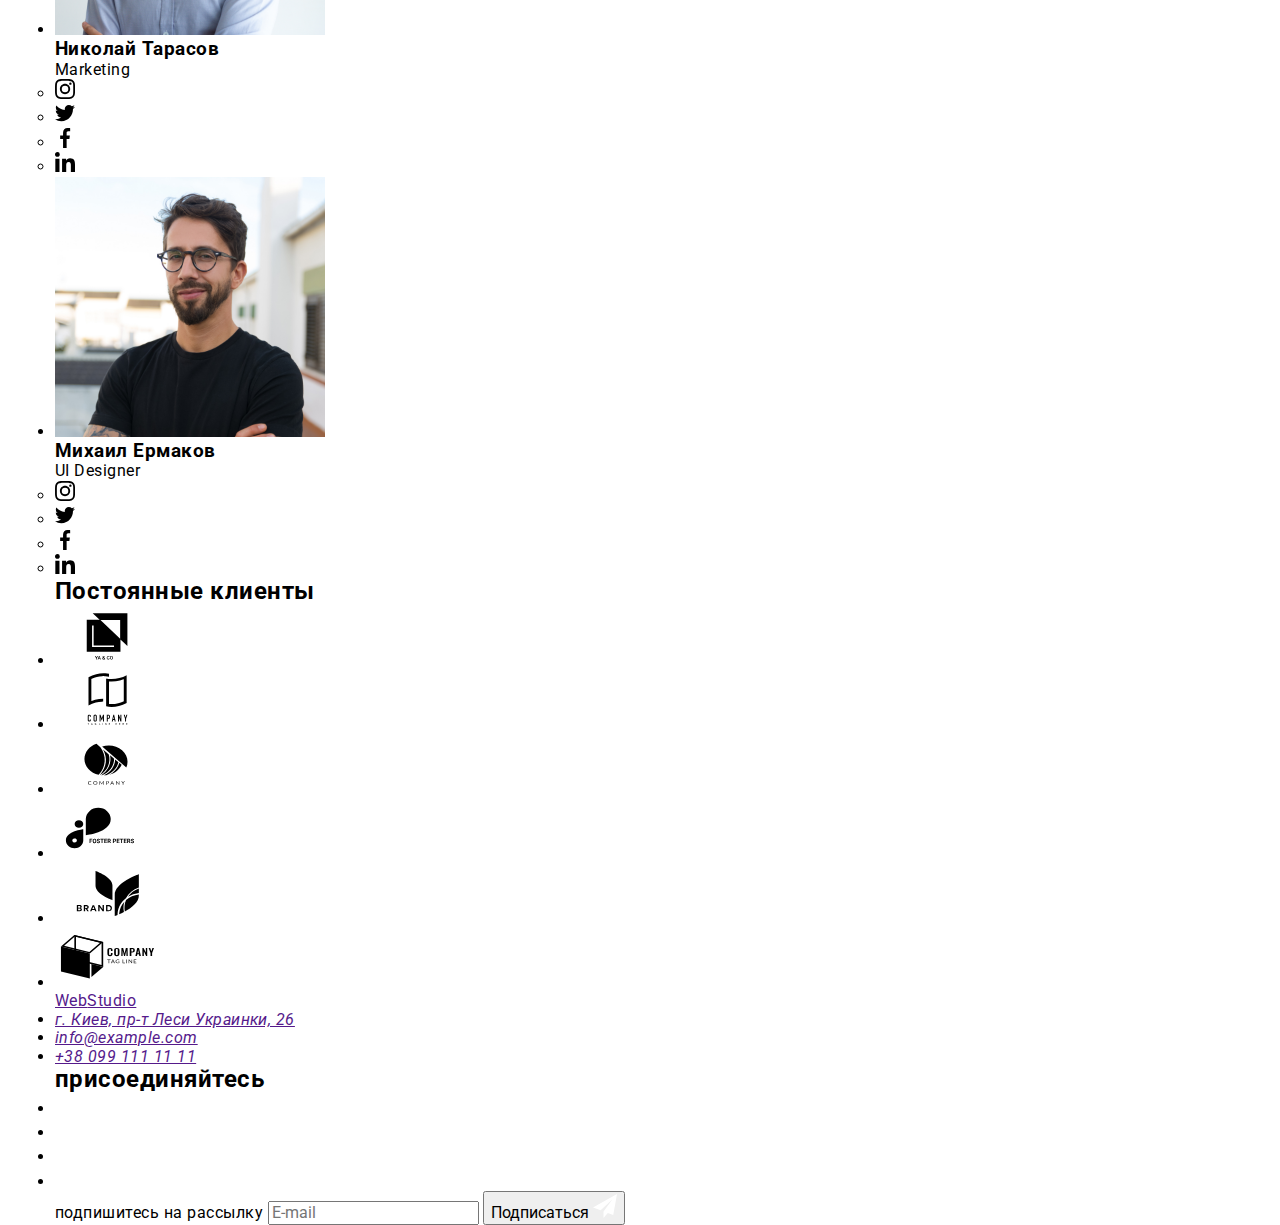
==== commit f673a290: "ads" ====
--- a/index.html
+++ b/index.html
@@ -24,7 +24,7 @@
                     </svg>
                 </button>
             </nav>
-            <div class="navigation__menu container" data-menu>
+            <div class="navigation__menu" data-menu>
                 <ul class="navigation__list">
                     <li class="navigation__links">
                         <a class="navigation__link current" href="">Студия</a>
--- a/css/main.min.css
+++ b/css/main.min.css
@@ -1 +1 @@
-body{font-family:"Roboto";font-weight:400;font-style:normal;letter-spacing:.03em;margin:0}h1,h2,h3,h4,h5,h6,p,ul,li{padding:0;margin:0}.container{max-width:1200px;padding-left:15px;padding-right:15px;margin-left:auto;margin-right:auto}@media screen and (min-width: 768px){.navigation{border-bottom:1px solid #ececec}}@media screen and (min-width: 768px){.navigation__container{display:flex}}@media screen and (min-width: 1200px){.navigation__container{justify-content:space-between}}.navigation__container .navigation__wrap{display:flex;align-items:center;justify-content:space-between;min-height:80px}@media screen and (min-width: 768px){.navigation__wrap{display:flex;align-items:center}}.navigation__web{padding:24px 0;color:#2196f3;font-family:"Raleway";font-weight:700;font-size:26px;line-height:1.19;text-decoration:none}.navigation__studio{color:#212121}.navigation__menu-btn{display:inline-flex;z-index:1000;margin:0;padding:0;border:none;background-color:rgba(0,0,0,0)}@media screen and (min-width: 768px){.navigation__menu-btn{display:none}}.navigation__menu-btn:hover,.navigation__menu-btn:focus{color:#2196f3}.navigation__btn-close:hover,.navigation__btn-close:focus,.navigation__btn-menu:hover,.navigation__btn-menu:focus{fill:#2196f3}.navigation__menu-btn .navigation__btn-menu{display:none}.navigation__menu-btn.is-open .navigation__btn-menu{display:block}.navigation__menu-btn.is-open .navigation__btn-close{display:none}@media screen and (max-width: 767px){.navigation__menu{opacity:0;position:fixed;z-index:999;top:0;transform:translateY(100%);left:0;padding:48px 40px;width:100%;height:100%;background-color:#fff;transition:transform 250ms cubic-bezier(0.4, 0, 0.2, 1),opacity 250ms cubic-bezier(0.4, 0, 0.2, 1)}.navigation__menu.is-open{opacity:1;transform:translateY(0)}}@media screen and (min-width: 768px){.navigation__menu{display:flex;align-items:center;justify-content:space-between}}@media screen and (min-width: 768px)and (max-width: 1199px){.navigation__menu{padding-left:88px}}@media screen and (min-width: 768px){.navigation__list{display:flex}}@media screen and (max-width: 767px){.navigation__list{padding-bottom:300px}}.navigation__links{list-style:none}@media screen and (max-width: 767px){.navigation__links{padding-left:40px}.navigation__links:not(:last-child){padding-bottom:32px}}@media screen and (min-width: 768px){.navigation__links{position:relative}.navigation__links:not(:last-child){margin-right:50px}}.navigation__link{text-decoration:none;color:var(--text-accent);font-weight:500;font-size:14px;line-height:1.14;letter-spacing:.02em;padding:32px 0;transition:250ms cubic-bezier(0.4, 0, 0.2, 1)}.navigation__link.current{color:#2196f3}.navigation__link:hover,.navigation__link:focus{color:#2196f3}@media screen and (max-width: 767px){.navigation__link{font-size:40px;line-height:1.17}}@media screen and (min-width: 768px){.navigation__link{display:flex;justify-content:center;align-items:center}}@media screen and (min-width: 768px){.current::after{content:"";width:100%;position:absolute;height:4px;left:453px;top:76px;background:#2196f3;border-radius:2px;left:0;bottom:0}}@media screen and (min-width: 1200px){.contacts{display:flex;margin-left:305px;align-items:center;justify-content:center}}@media screen and (min-width: 768px)and (max-width: 1199px){.contacts{margin:0 15px 0 84px;display:flex;flex-direction:column;padding:21px 0px}}.contacts__tel{list-style:none;padding-left:40px;padding-bottom:32px}@media screen and (min-width: 767px){.contacts__tel{display:none}}@media screen and (max-width: 767px){.contacts__tel-list{font-weight:500;font-size:34px;line-height:1.17;letter-spacing:.02em;color:#2196f3;text-decoration:none}}.contacts__list{list-style:none}@media screen and (min-width: 1200px){.contacts__list:not(:last-child){margin-right:50px}}@media screen and (min-width: 768px)and (max-width: 1199px){.contacts__list:not(:last-child){padding-bottom:10px}}@media screen and (max-width: 767px){.contacts__list.hidden{display:none}}.contacts__links{text-decoration:none;color:#757575;font-weight:500;font-size:14px;line-height:1.14;letter-spacing:.02em;fill:currentColor;transition:250ms cubic-bezier(0.4, 0, 0.2, 1)}.contacts__links:hover,.contacts__links:focus{color:#2196f3;fill:#2196f3}@media screen and (min-width: 768px){.contacts__links{display:flex;align-items:center}}@media screen and (max-width: 767px){.contacts__links{font-size:24px;line-height:1.16;padding-left:40px}}@media screen and (min-width: 1200px){.contacts__links{padding:32px 0}}.contacts__icon{margin-right:10px}@media screen and (max-width: 767px){.contacts__icon{display:none}}.menu__links{display:flex;padding-left:30px;padding-top:64px;padding-bottom:48px}@media screen and (min-width: 767px){.menu__links{display:none}}.menu__links-list{list-style:none}.menu__links-list:not(:last-child){border-right:1px solid rgba(33,33,33,.2);padding-right:10px}.menu__link{text-decoration:none;color:#2196f3;font-size:18px;line-height:1.22;letter-spacing:.02em;padding-left:10px}.hero{background:#2f303a;background-image:linear-gradient(rgba(47, 48, 58, 0.4), rgba(47, 48, 58, 0.4)),url(../images/background-hero.jpg);background-repeat:no-repeat;background-size:cover;background-position:center;text-align:center;padding-top:200px;padding-bottom:200px;max-width:1600px;margin-right:auto;margin-left:auto}.hero__title{color:#fff;font-weight:900;font-size:44px;line-height:1.36;letter-spacing:.06em;text-transform:uppercase;width:696px;margin-bottom:30px}.hero__container{display:flex;flex-direction:column;align-items:center}.hero__button{width:200px;height:50px;background:#2196f3;color:#fff;box-shadow:0px 4px 4px rgba(0,0,0,.15);border-radius:4px;border:none;cursor:pointer;font-weight:700;font-size:16px;line-height:1.87;letter-spacing:.06em;font-family:"Roboto";font-style:normal;transition:250ms cubic-bezier(0.4, 0, 0.2, 1)}.hero__button:hover,.hero__button:focus{background:#188ce8}.backdrop{position:fixed;width:100%;height:100%;background:rgba(0,0,0,.2);top:0;left:0;opacity:1;transition:250ms cubic-bezier(0.4, 0, 0.2, 1)}.modal{position:absolute;top:50%;left:50%;transform:translate(-50%, -50%) scale(1);min-width:528px;min-height:581px;background-color:#fff;transition:250ms cubic-bezier(0.4, 0, 0.2, 1);border-radius:4px}.form{display:flex;flex-direction:column;padding:40px;align-items:center}.form__title{font-weight:700;font-size:20px;line-height:1.15;text-align:center;letter-spacing:.03em;color:#212121;margin-bottom:12px}.form__label{display:flex;flex-direction:column;align-items:flex-start;position:relative;font-weight:400;font-size:12px;line-height:1.16;letter-spacing:.01em;color:#757575;margin-bottom:10px}.form__label-area{display:flex;flex-direction:column;align-items:flex-start;margin-bottom:20px;font-weight:400;font-size:12px;line-height:1.16;letter-spacing:.01em;color:#757575}.form__textarea{width:448px;height:120px;resize:none;border:1px solid rgba(33,33,33,.2);border-radius:4px;margin-top:4px;padding-left:16px;padding-top:12px}.form__textarea::placeholder{color:rgba(117,117,117,.5)}.form__label-terms{display:flex;align-items:center;justify-content:center;margin-bottom:30px;font-weight:400;font-size:14px;line-height:1.71;letter-spacing:.03em;color:#757575}.form__input{border:1px solid rgba(33,33,33,.2);border-radius:4px;padding:12px;padding-left:46px;width:448px;height:40px;margin-top:4px;transition:250ms cubic-bezier(0.4, 0, 0.2, 1)}.form__input:hover,.form__input:focus{border-color:#2196f3}.form__input-label{position:absolute;left:15px;bottom:20%;transition:250ms cubic-bezier(0.4, 0, 0.2, 1)}.form__input:hover+.form__input-label,.form__input:focus+.form__input-label{fill:#2196f3}.form__input-terms{appearance:none;font-weight:400;font-size:14px;line-height:1.71;letter-spacing:.03em;color:#757575;margin-right:8px}.form__input-terms:checked+.form__checkbox-icon{background-color:#188ce8;border:none;width:16px;height:16px}.form__checkbox-icon{display:flex;justify-content:center;align-items:center;width:16px;height:16px;border:2px solid #212121;border-radius:3px;margin-right:7px}.form__terms-link{color:#2196f3;padding-left:5px}.form__modal-btn{display:flex;justify-content:center;align-items:center;padding:0;width:200px;height:50px;background:#2196f3;box-shadow:0px 4px 4px rgba(0,0,0,.15);border-radius:4px;border:none;font-weight:700;font-size:16px;line-height:1.87;letter-spacing:.06em;color:#fff;transition:250ms cubic-bezier(0.4, 0, 0.2, 1)}.form__modal-btn:hover,.form__modal-btn:focus{background-color:#188ce8}.backdrop.is-hidden{opacity:0;pointer-events:none}.backdrop.is-hidden .modal{transform:translate(-50%, -50%) scale(0.8)}.modal__close-btn{position:absolute;width:30px;height:30px;display:flex;justify-content:center;align-items:center;background:rgba(0,0,0,0);border-radius:50%;border:1px solid rgba(0,0,0,.1);right:8px;top:8px;cursor:pointer;padding:0}.modal__close-btn:hover,.modal__close-btn:focus{fill:#2196f3}/*# sourceMappingURL=main.min.css.map */+body{font-family:"Roboto";font-weight:400;font-style:normal;letter-spacing:.03em;margin:0}h1,h2,h3,h4,h5,h6,p,ul,li{padding:0;margin:0}.container{max-width:1200px;padding-left:15px;padding-right:15px;margin-left:auto;margin-right:auto}@media screen and (min-width: 768px){.navigation{border-bottom:1px solid #ececec}}@media screen and (min-width: 768px){.navigation__container{display:flex}}@media screen and (min-width: 1200px){.navigation__container{justify-content:space-between}}.navigation__container .navigation__wrap{display:flex;align-items:center;justify-content:space-between;min-height:80px}@media screen and (min-width: 768px){.navigation__wrap{display:flex;align-items:center}}.navigation__web{padding:24px 0;color:#2196f3;font-family:"Raleway";font-weight:700;font-size:26px;line-height:1.19;text-decoration:none}.navigation__studio{color:#212121}.navigation__menu-btn{display:inline-flex;z-index:1000;margin:0;padding:0;border:none;background-color:rgba(0,0,0,0)}@media screen and (min-width: 768px){.navigation__menu-btn{display:none}}.navigation__menu-btn:hover,.navigation__menu-btn:focus{color:#2196f3}.navigation__btn-close:hover,.navigation__btn-close:focus,.navigation__btn-menu:hover,.navigation__btn-menu:focus{fill:#2196f3}.navigation__menu-btn .navigation__btn-menu{display:none}.navigation__menu-btn.is-open .navigation__btn-menu{display:block}.navigation__menu-btn.is-open .navigation__btn-close{display:none}@media screen and (max-width: 767px){.navigation__menu{opacity:0;position:fixed;z-index:999;top:0;transform:translateY(100%);left:0;padding-top:48px;padding-left:auto;width:100%;height:100%;background-color:#fff;transition:transform 250ms cubic-bezier(0.4, 0, 0.2, 1),opacity 250ms cubic-bezier(0.4, 0, 0.2, 1)}.navigation__menu.is-open{opacity:1;transform:translateY(0)}}@media screen and (min-width: 768px){.navigation__menu{display:flex;align-items:center;justify-content:space-between}}@media screen and (min-width: 768px)and (max-width: 1199px){.navigation__menu{padding-left:88px}}@media screen and (min-width: 768px){.navigation__list{display:flex}}@media screen and (max-width: 767px){.navigation__list{padding-bottom:300px}}.navigation__links{list-style:none}@media screen and (max-width: 767px){.navigation__links{padding-left:40px}.navigation__links:not(:last-child){padding-bottom:32px}}@media screen and (min-width: 768px){.navigation__links{position:relative}.navigation__links:not(:last-child){margin-right:50px}}.navigation__link{text-decoration:none;color:var(--text-accent);font-weight:500;font-size:14px;line-height:1.14;letter-spacing:.02em;padding:32px 0;transition:250ms cubic-bezier(0.4, 0, 0.2, 1)}.navigation__link.current{color:#2196f3}.navigation__link:hover,.navigation__link:focus{color:#2196f3}@media screen and (max-width: 767px){.navigation__link{font-size:40px;line-height:1.17}}@media screen and (min-width: 768px){.navigation__link{display:flex;justify-content:center;align-items:center}}@media screen and (min-width: 768px){.current::after{content:"";width:100%;position:absolute;height:4px;left:453px;top:76px;background:#2196f3;border-radius:2px;left:0;bottom:0}}@media screen and (min-width: 1200px){.contacts{display:flex;margin-left:305px;align-items:center;justify-content:center}}@media screen and (min-width: 768px)and (max-width: 1199px){.contacts{margin:0 15px 0 84px;display:flex;flex-direction:column;padding:21px 0px}}.contacts__tel{list-style:none;padding-left:40px;padding-bottom:32px}@media screen and (min-width: 767px){.contacts__tel{display:none}}@media screen and (max-width: 767px){.contacts__tel-list{font-weight:500;font-size:34px;line-height:1.17;letter-spacing:.02em;color:#2196f3;text-decoration:none}}.contacts__list{list-style:none}@media screen and (min-width: 1200px){.contacts__list:not(:last-child){margin-right:50px}}@media screen and (min-width: 768px)and (max-width: 1199px){.contacts__list:not(:last-child){padding-bottom:10px}}@media screen and (max-width: 767px){.contacts__list.hidden{display:none}}.contacts__links{text-decoration:none;color:#757575;font-weight:500;font-size:14px;line-height:1.14;letter-spacing:.02em;fill:currentColor;transition:250ms cubic-bezier(0.4, 0, 0.2, 1)}.contacts__links:hover,.contacts__links:focus{color:#2196f3;fill:#2196f3}@media screen and (min-width: 768px){.contacts__links{display:flex;align-items:center}}@media screen and (max-width: 767px){.contacts__links{font-size:24px;line-height:1.16;padding-left:40px}}@media screen and (min-width: 1200px){.contacts__links{padding:32px 0}}.contacts__icon{margin-right:10px}@media screen and (max-width: 767px){.contacts__icon{display:none}}.menu__links{display:flex;padding-left:30px;padding-top:64px;padding-bottom:48px}@media screen and (min-width: 767px){.menu__links{display:none}}.menu__links-list{list-style:none}.menu__links-list:not(:last-child){border-right:1px solid rgba(33,33,33,.2);padding-right:10px}.menu__link{text-decoration:none;color:#2196f3;font-size:18px;line-height:1.22;letter-spacing:.02em;padding-left:10px}.hero{background:#2f303a;background-image:linear-gradient(rgba(47, 48, 58, 0.4), rgba(47, 48, 58, 0.4)),url(../images/background-hero.jpg);background-repeat:no-repeat;background-size:cover;background-position:center;text-align:center;padding-top:200px;padding-bottom:200px;max-width:1600px;margin-right:auto;margin-left:auto}.hero__title{color:#fff;font-weight:900;font-size:44px;line-height:1.36;letter-spacing:.06em;text-transform:uppercase;width:696px;margin-bottom:30px}.hero__container{display:flex;flex-direction:column;align-items:center}.hero__button{width:200px;height:50px;background:#2196f3;color:#fff;box-shadow:0px 4px 4px rgba(0,0,0,.15);border-radius:4px;border:none;cursor:pointer;font-weight:700;font-size:16px;line-height:1.87;letter-spacing:.06em;font-family:"Roboto";font-style:normal;transition:250ms cubic-bezier(0.4, 0, 0.2, 1)}.hero__button:hover,.hero__button:focus{background:#188ce8}.backdrop{position:fixed;width:100%;height:100%;background:rgba(0,0,0,.2);top:0;left:0;opacity:1;transition:250ms cubic-bezier(0.4, 0, 0.2, 1)}.modal{position:absolute;top:50%;left:50%;transform:translate(-50%, -50%) scale(1);min-width:528px;min-height:581px;background-color:#fff;transition:250ms cubic-bezier(0.4, 0, 0.2, 1);border-radius:4px}.form{display:flex;flex-direction:column;padding:40px;align-items:center}.form__title{font-weight:700;font-size:20px;line-height:1.15;text-align:center;letter-spacing:.03em;color:#212121;margin-bottom:12px}.form__label{display:flex;flex-direction:column;align-items:flex-start;position:relative;font-weight:400;font-size:12px;line-height:1.16;letter-spacing:.01em;color:#757575;margin-bottom:10px}.form__label-area{display:flex;flex-direction:column;align-items:flex-start;margin-bottom:20px;font-weight:400;font-size:12px;line-height:1.16;letter-spacing:.01em;color:#757575}.form__textarea{width:448px;height:120px;resize:none;border:1px solid rgba(33,33,33,.2);border-radius:4px;margin-top:4px;padding-left:16px;padding-top:12px}.form__textarea::placeholder{color:rgba(117,117,117,.5)}.form__label-terms{display:flex;align-items:center;justify-content:center;margin-bottom:30px;font-weight:400;font-size:14px;line-height:1.71;letter-spacing:.03em;color:#757575}.form__input{border:1px solid rgba(33,33,33,.2);border-radius:4px;padding:12px;padding-left:46px;width:448px;height:40px;margin-top:4px;transition:250ms cubic-bezier(0.4, 0, 0.2, 1)}.form__input:hover,.form__input:focus{border-color:#2196f3}.form__input-label{position:absolute;left:15px;bottom:20%;transition:250ms cubic-bezier(0.4, 0, 0.2, 1)}.form__input:hover+.form__input-label,.form__input:focus+.form__input-label{fill:#2196f3}.form__input-terms{appearance:none;font-weight:400;font-size:14px;line-height:1.71;letter-spacing:.03em;color:#757575;margin-right:8px}.form__input-terms:checked+.form__checkbox-icon{background-color:#188ce8;border:none;width:16px;height:16px}.form__checkbox-icon{display:flex;justify-content:center;align-items:center;width:16px;height:16px;border:2px solid #212121;border-radius:3px;margin-right:7px}.form__terms-link{color:#2196f3;padding-left:5px}.form__modal-btn{display:flex;justify-content:center;align-items:center;padding:0;width:200px;height:50px;background:#2196f3;box-shadow:0px 4px 4px rgba(0,0,0,.15);border-radius:4px;border:none;font-weight:700;font-size:16px;line-height:1.87;letter-spacing:.06em;color:#fff;transition:250ms cubic-bezier(0.4, 0, 0.2, 1)}.form__modal-btn:hover,.form__modal-btn:focus{background-color:#188ce8}.backdrop.is-hidden{opacity:0;pointer-events:none}.backdrop.is-hidden .modal{transform:translate(-50%, -50%) scale(0.8)}.modal__close-btn{position:absolute;width:30px;height:30px;display:flex;justify-content:center;align-items:center;background:rgba(0,0,0,0);border-radius:50%;border:1px solid rgba(0,0,0,.1);right:8px;top:8px;cursor:pointer;padding:0}.modal__close-btn:hover,.modal__close-btn:focus{fill:#2196f3}/*# sourceMappingURL=main.min.css.map */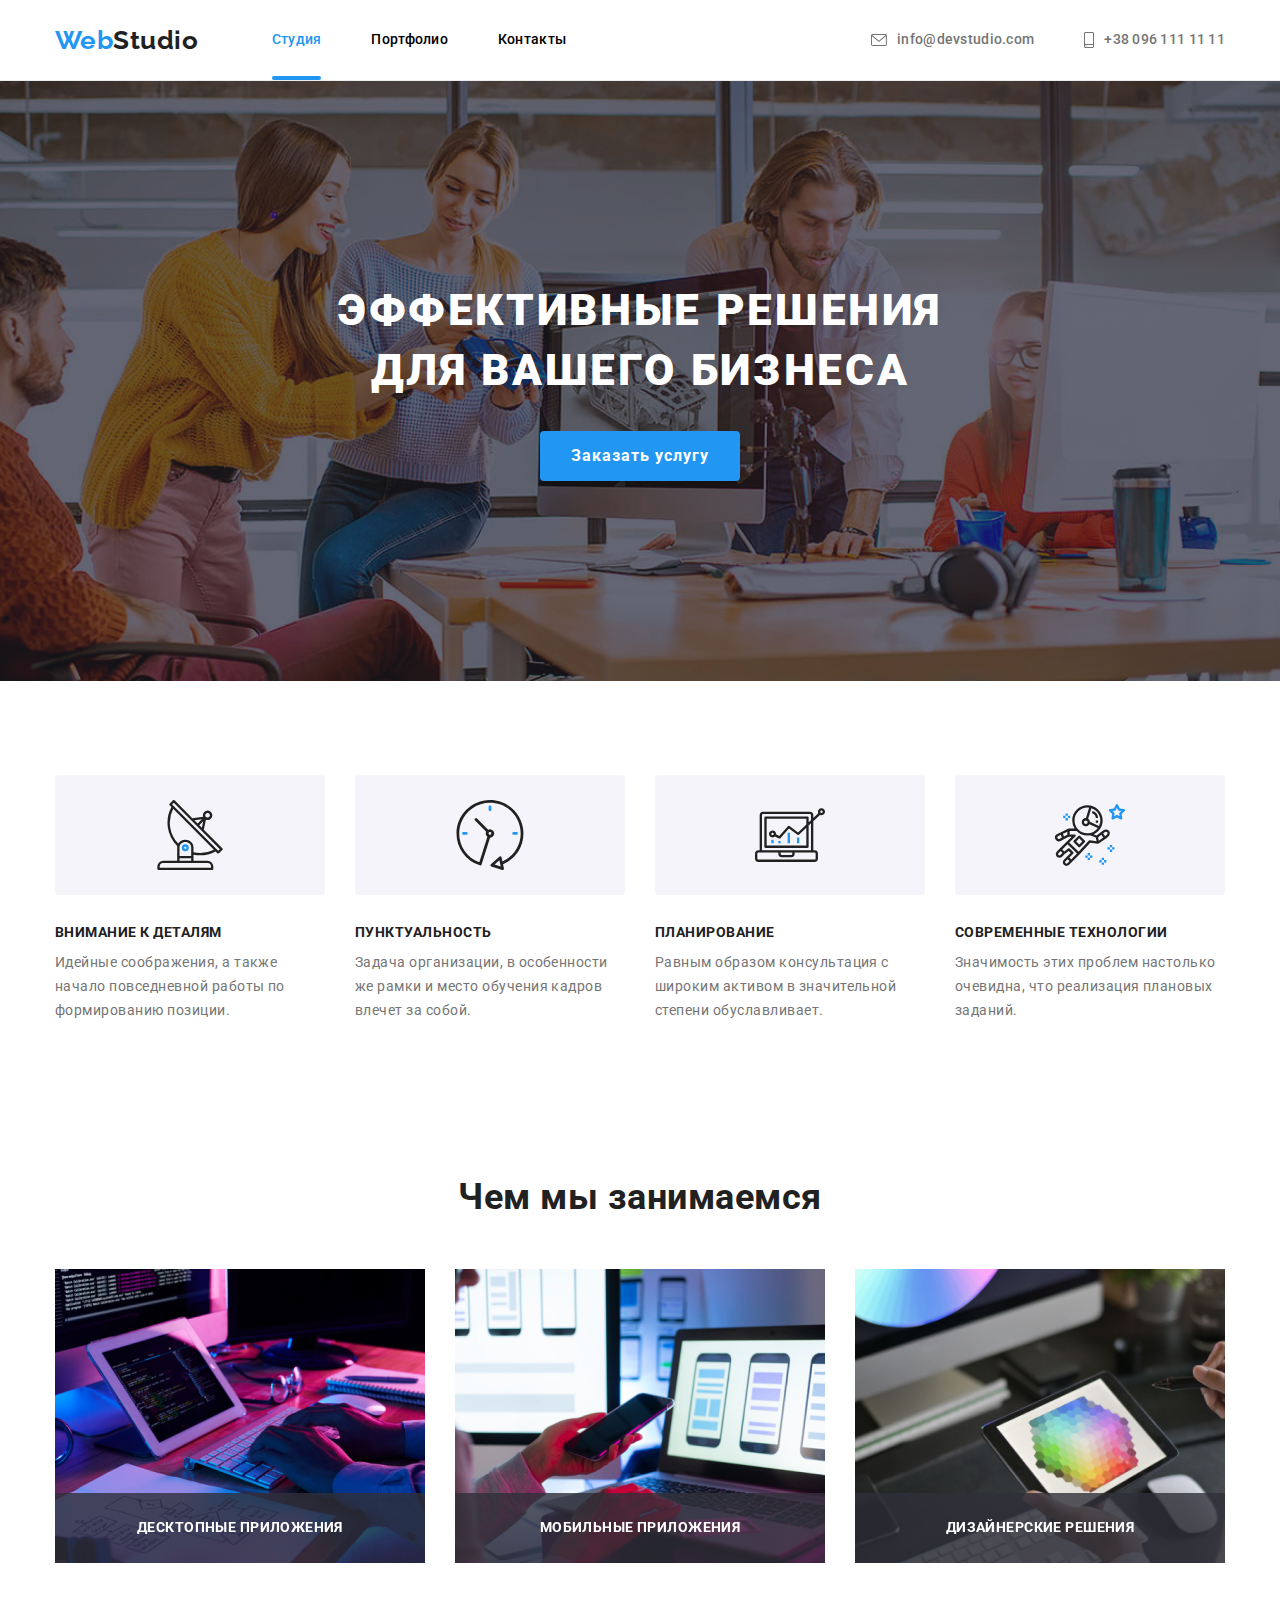
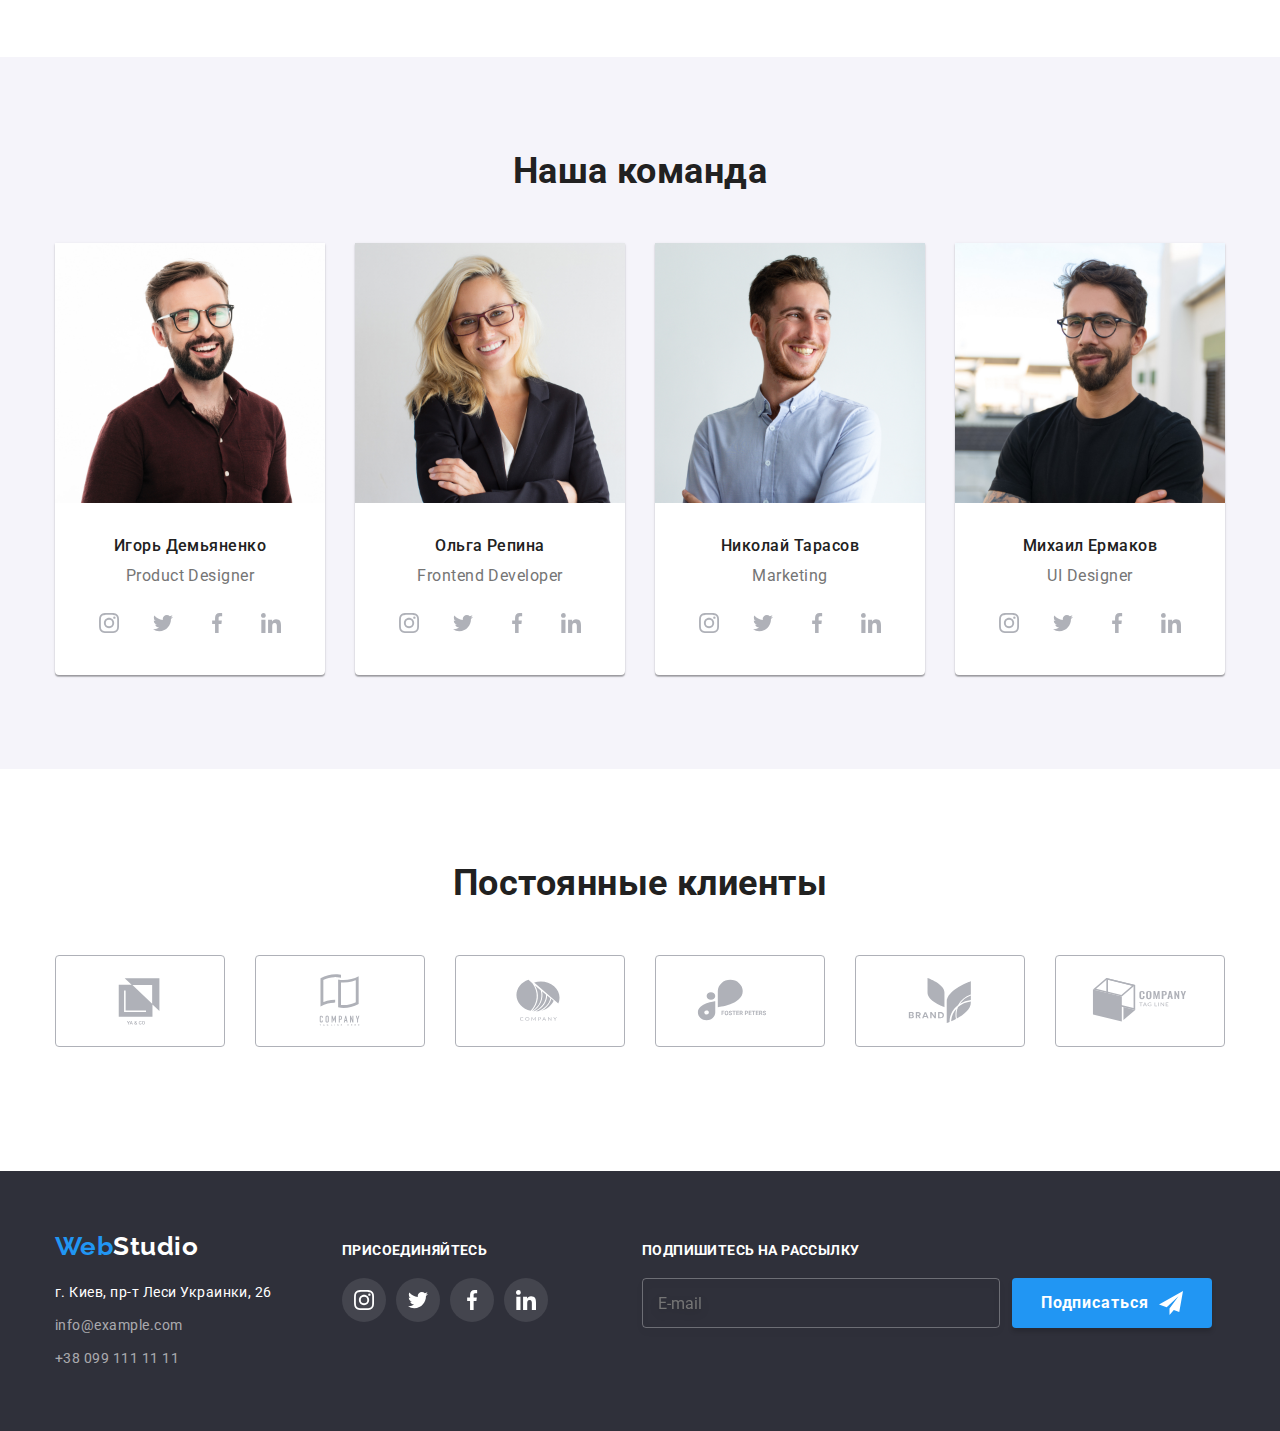
==== commit 68f143bf: "c" ====
--- a/index.html
+++ b/index.html
@@ -186,7 +186,7 @@
                 <h2 class="team__title">Наша команда</h2>
             <ul class="team__list">
                 <li class="team__cards">
-                    <img src="./images/igor-demyanenko.jpg" width="270" alt="Игорь Демьяненко">
+                    <img src="./images/igor-demyanenko-270.jpg" width="100%" alt="Игорь Демьяненко" />
                     <div class="team__card">
                         <h3 class="team__cards-title">Игорь Демьяненко</h3>
                         <p class="team__cards-text">Product Designer</p>
@@ -226,7 +226,7 @@
                     
                 </li>
                 <li class="team__cards">
-                    <img src="./images/olga-repina.jpg" width="270" alt="Ольга Репина">
+                    <img src="./images/olga-repina.jpg" width="100%" alt="Ольга Репина">
                     <div class="team__card">
                         <h3 class="team__cards-title">Ольга Репина</h3>
                         <p class="team__cards-text">Frontend Developer</p>
@@ -265,7 +265,7 @@
                     </div>
                 </li>
                 <li class="team__cards">
-                    <img src="./images/nikolai-tarasov.jpg" width="270" alt="Николай Тарасов">
+                    <img src="./images/nikolai-tarasov.jpg" width="100%" alt="Николай Тарасов">
                     <div class="team__card">
                         <h3 class="team__cards-title">Николай Тарасов</h3>
                         <p class="team__cards-text">Marketing</p>
@@ -304,7 +304,7 @@
                     </div>
                 </li>
                 <li class="team__cards">
-                    <img src="./images/mikhail-ermakov.jpg" width="270" alt="Михаил Ермаков">
+                    <img src="./images/mikhail-ermakov.jpg" width="100%" alt="Михаил Ермаков">
                     <div class="team__card">
                         <h3 class="team__cards-title">Михаил Ермаков</h3>
                         <p class="team__cards-text">UI Designer</p>
--- a/css/main.min.css
+++ b/css/main.min.css
@@ -1 +1 @@
-body{font-family:"Roboto";font-weight:400;font-style:normal;letter-spacing:.03em;margin:0}h1,h2,h3,h4,h5,h6,p,ul,li{padding:0;margin:0}.container{max-width:1200px;padding-left:15px;padding-right:15px;margin-left:auto;margin-right:auto}@media screen and (min-width: 768px){.navigation{border-bottom:1px solid #ececec}}@media screen and (min-width: 768px){.navigation__container{display:flex}}@media screen and (min-width: 1200px){.navigation__container{justify-content:space-between}}.navigation__container .navigation__wrap{display:flex;align-items:center;justify-content:space-between;min-height:80px}@media screen and (min-width: 768px){.navigation__wrap{display:flex;align-items:center}}.navigation__web{padding:24px 0;color:#2196f3;font-family:"Raleway";font-weight:700;font-size:26px;line-height:1.19;text-decoration:none}.navigation__studio{color:#212121}.navigation__menu-btn{display:inline-flex;z-index:1000;margin:0;padding:0;border:none;background-color:rgba(0,0,0,0)}@media screen and (min-width: 768px){.navigation__menu-btn{display:none}}.navigation__menu-btn:hover,.navigation__menu-btn:focus{color:#2196f3}.navigation__btn-close:hover,.navigation__btn-close:focus,.navigation__btn-menu:hover,.navigation__btn-menu:focus{fill:#2196f3}.navigation__menu-btn .navigation__btn-menu{display:none}.navigation__menu-btn.is-open .navigation__btn-menu{display:block}.navigation__menu-btn.is-open .navigation__btn-close{display:none}@media screen and (max-width: 767px){.navigation__menu{opacity:0;position:fixed;z-index:999;top:0;transform:translateY(100%);left:0;padding-top:48px;padding-left:auto;width:100%;height:100%;background-color:#fff;transition:transform 250ms cubic-bezier(0.4, 0, 0.2, 1),opacity 250ms cubic-bezier(0.4, 0, 0.2, 1)}.navigation__menu.is-open{opacity:1;transform:translateY(0)}}@media screen and (min-width: 768px){.navigation__menu{display:flex;align-items:center;justify-content:space-between}}@media screen and (min-width: 768px)and (max-width: 1199px){.navigation__menu{padding-left:88px}}@media screen and (min-width: 768px){.navigation__list{display:flex}}@media screen and (max-width: 767px){.navigation__list{padding-bottom:300px}}.navigation__links{list-style:none}@media screen and (max-width: 767px){.navigation__links{padding-left:40px}.navigation__links:not(:last-child){padding-bottom:32px}}@media screen and (min-width: 768px){.navigation__links{position:relative}.navigation__links:not(:last-child){margin-right:50px}}.navigation__link{text-decoration:none;color:var(--text-accent);font-weight:500;font-size:14px;line-height:1.14;letter-spacing:.02em;padding:32px 0;transition:250ms cubic-bezier(0.4, 0, 0.2, 1)}.navigation__link.current{color:#2196f3}.navigation__link:hover,.navigation__link:focus{color:#2196f3}@media screen and (max-width: 767px){.navigation__link{font-size:40px;line-height:1.17}}@media screen and (min-width: 768px){.navigation__link{display:flex;justify-content:center;align-items:center}}@media screen and (min-width: 768px){.current::after{content:"";width:100%;position:absolute;height:4px;left:453px;top:76px;background:#2196f3;border-radius:2px;left:0;bottom:0}}@media screen and (min-width: 1200px){.contacts{display:flex;margin-left:305px;align-items:center;justify-content:center}}@media screen and (min-width: 768px)and (max-width: 1199px){.contacts{margin:0 15px 0 84px;display:flex;flex-direction:column;padding:21px 0px}}.contacts__tel{list-style:none;padding-left:40px;padding-bottom:32px}@media screen and (min-width: 767px){.contacts__tel{display:none}}@media screen and (max-width: 767px){.contacts__tel-list{font-weight:500;font-size:34px;line-height:1.17;letter-spacing:.02em;color:#2196f3;text-decoration:none}}.contacts__list{list-style:none}@media screen and (min-width: 1200px){.contacts__list:not(:last-child){margin-right:50px}}@media screen and (min-width: 768px)and (max-width: 1199px){.contacts__list:not(:last-child){padding-bottom:10px}}@media screen and (max-width: 767px){.contacts__list.hidden{display:none}}.contacts__links{text-decoration:none;color:#757575;font-weight:500;font-size:14px;line-height:1.14;letter-spacing:.02em;fill:currentColor;transition:250ms cubic-bezier(0.4, 0, 0.2, 1)}.contacts__links:hover,.contacts__links:focus{color:#2196f3;fill:#2196f3}@media screen and (min-width: 768px){.contacts__links{display:flex;align-items:center}}@media screen and (max-width: 767px){.contacts__links{font-size:24px;line-height:1.16;padding-left:40px}}@media screen and (min-width: 1200px){.contacts__links{padding:32px 0}}.contacts__icon{margin-right:10px}@media screen and (max-width: 767px){.contacts__icon{display:none}}.menu__links{display:flex;padding-left:30px;padding-top:64px;padding-bottom:48px}@media screen and (min-width: 767px){.menu__links{display:none}}.menu__links-list{list-style:none}.menu__links-list:not(:last-child){border-right:1px solid rgba(33,33,33,.2);padding-right:10px}.menu__link{text-decoration:none;color:#2196f3;font-size:18px;line-height:1.22;letter-spacing:.02em;padding-left:10px}.hero{background:#2f303a;background-image:linear-gradient(rgba(47, 48, 58, 0.4), rgba(47, 48, 58, 0.4)),url(../images/background-hero.jpg);background-repeat:no-repeat;background-size:cover;background-position:center;text-align:center;padding-top:200px;padding-bottom:200px;max-width:1600px;margin-right:auto;margin-left:auto}.hero__title{color:#fff;font-weight:900;font-size:44px;line-height:1.36;letter-spacing:.06em;text-transform:uppercase;width:696px;margin-bottom:30px}.hero__container{display:flex;flex-direction:column;align-items:center}.hero__button{width:200px;height:50px;background:#2196f3;color:#fff;box-shadow:0px 4px 4px rgba(0,0,0,.15);border-radius:4px;border:none;cursor:pointer;font-weight:700;font-size:16px;line-height:1.87;letter-spacing:.06em;font-family:"Roboto";font-style:normal;transition:250ms cubic-bezier(0.4, 0, 0.2, 1)}.hero__button:hover,.hero__button:focus{background:#188ce8}.backdrop{position:fixed;width:100%;height:100%;background:rgba(0,0,0,.2);top:0;left:0;opacity:1;transition:250ms cubic-bezier(0.4, 0, 0.2, 1)}.modal{position:absolute;top:50%;left:50%;transform:translate(-50%, -50%) scale(1);min-width:528px;min-height:581px;background-color:#fff;transition:250ms cubic-bezier(0.4, 0, 0.2, 1);border-radius:4px}.form{display:flex;flex-direction:column;padding:40px;align-items:center}.form__title{font-weight:700;font-size:20px;line-height:1.15;text-align:center;letter-spacing:.03em;color:#212121;margin-bottom:12px}.form__label{display:flex;flex-direction:column;align-items:flex-start;position:relative;font-weight:400;font-size:12px;line-height:1.16;letter-spacing:.01em;color:#757575;margin-bottom:10px}.form__label-area{display:flex;flex-direction:column;align-items:flex-start;margin-bottom:20px;font-weight:400;font-size:12px;line-height:1.16;letter-spacing:.01em;color:#757575}.form__textarea{width:448px;height:120px;resize:none;border:1px solid rgba(33,33,33,.2);border-radius:4px;margin-top:4px;padding-left:16px;padding-top:12px}.form__textarea::placeholder{color:rgba(117,117,117,.5)}.form__label-terms{display:flex;align-items:center;justify-content:center;margin-bottom:30px;font-weight:400;font-size:14px;line-height:1.71;letter-spacing:.03em;color:#757575}.form__input{border:1px solid rgba(33,33,33,.2);border-radius:4px;padding:12px;padding-left:46px;width:448px;height:40px;margin-top:4px;transition:250ms cubic-bezier(0.4, 0, 0.2, 1)}.form__input:hover,.form__input:focus{border-color:#2196f3}.form__input-label{position:absolute;left:15px;bottom:20%;transition:250ms cubic-bezier(0.4, 0, 0.2, 1)}.form__input:hover+.form__input-label,.form__input:focus+.form__input-label{fill:#2196f3}.form__input-terms{appearance:none;font-weight:400;font-size:14px;line-height:1.71;letter-spacing:.03em;color:#757575;margin-right:8px}.form__input-terms:checked+.form__checkbox-icon{background-color:#188ce8;border:none;width:16px;height:16px}.form__checkbox-icon{display:flex;justify-content:center;align-items:center;width:16px;height:16px;border:2px solid #212121;border-radius:3px;margin-right:7px}.form__terms-link{color:#2196f3;padding-left:5px}.form__modal-btn{display:flex;justify-content:center;align-items:center;padding:0;width:200px;height:50px;background:#2196f3;box-shadow:0px 4px 4px rgba(0,0,0,.15);border-radius:4px;border:none;font-weight:700;font-size:16px;line-height:1.87;letter-spacing:.06em;color:#fff;transition:250ms cubic-bezier(0.4, 0, 0.2, 1)}.form__modal-btn:hover,.form__modal-btn:focus{background-color:#188ce8}.backdrop.is-hidden{opacity:0;pointer-events:none}.backdrop.is-hidden .modal{transform:translate(-50%, -50%) scale(0.8)}.modal__close-btn{position:absolute;width:30px;height:30px;display:flex;justify-content:center;align-items:center;background:rgba(0,0,0,0);border-radius:50%;border:1px solid rgba(0,0,0,.1);right:8px;top:8px;cursor:pointer;padding:0}.modal__close-btn:hover,.modal__close-btn:focus{fill:#2196f3}/*# sourceMappingURL=main.min.css.map */+body{font-family:"Roboto";font-weight:400;font-style:normal;letter-spacing:.03em;margin:0}h1,h2,h3,h4,h5,h6,p,ul,li{padding:0;margin:0}.container{margin:0 auto;padding:0 15px}@media screen and (min-width: 480px)and (max-width: 767px){.container{width:480px}}@media screen and (min-width: 768px)and (max-width: 1199px){.container{width:768px}}@media screen and (min-width: 1200px){.container{width:1200px}}@media screen and (min-width: 768px){.navigation{border-bottom:1px solid #ececec}}@media screen and (min-width: 768px){.navigation__container{display:flex}}@media screen and (min-width: 1200px){.navigation__container{justify-content:space-between}}.navigation__container .navigation__wrap{display:flex;align-items:center;justify-content:space-between;min-height:80px}@media screen and (min-width: 768px){.navigation__wrap{display:flex;align-items:center}}.navigation__web{padding:24px 0;color:#2196f3;font-family:"Raleway";font-weight:700;font-size:26px;line-height:1.19;text-decoration:none}.navigation__studio{color:#212121}.navigation__menu-btn{display:inline-flex;z-index:1000;margin:0;padding:0;border:none;background-color:rgba(0,0,0,0)}@media screen and (min-width: 768px){.navigation__menu-btn{display:none}}.navigation__menu-btn:hover,.navigation__menu-btn:focus{color:#2196f3}.navigation__btn-close:hover,.navigation__btn-close:focus,.navigation__btn-menu:hover,.navigation__btn-menu:focus{fill:#2196f3}.navigation__menu-btn .navigation__btn-menu{display:none}.navigation__menu-btn.is-open .navigation__btn-menu{display:block}.navigation__menu-btn.is-open .navigation__btn-close{display:none}@media screen and (max-width: 767px){.navigation__menu{opacity:0;position:fixed;z-index:999;top:0;transform:translateY(100%);left:0;padding:48px 40px;width:100%;height:100%;background-color:#fff;transition:transform 250ms cubic-bezier(0.4, 0, 0.2, 1),opacity 250ms cubic-bezier(0.4, 0, 0.2, 1)}.navigation__menu.is-open{opacity:1;transform:translateY(0)}}@media screen and (min-width: 768px){.navigation__menu{display:flex;align-items:center;justify-content:space-between}}@media screen and (min-width: 768px)and (max-width: 1199px){.navigation__menu{padding-left:88px}}@media screen and (min-width: 768px){.navigation__list{display:flex}}@media screen and (max-width: 767px){.navigation__list{padding-bottom:300px}}.navigation__links{list-style:none}@media screen and (max-width: 767px){.navigation__links{padding-left:40px}.navigation__links:not(:last-child){padding-bottom:32px}}@media screen and (min-width: 768px){.navigation__links{position:relative}.navigation__links:not(:last-child){margin-right:50px}}.navigation__link{text-decoration:none;color:var(--text-accent);font-weight:500;font-size:14px;line-height:1.14;letter-spacing:.02em;padding:32px 0;transition:250ms cubic-bezier(0.4, 0, 0.2, 1)}.navigation__link.current{color:#2196f3}.navigation__link:hover,.navigation__link:focus{color:#2196f3}@media screen and (max-width: 767px){.navigation__link{font-size:40px;line-height:1.17}}@media screen and (min-width: 768px){.navigation__link{display:flex;justify-content:center;align-items:center}}@media screen and (min-width: 768px){.current::after{content:"";width:100%;position:absolute;height:4px;left:453px;top:76px;background:#2196f3;border-radius:2px;left:0;bottom:0}}@media screen and (min-width: 1200px){.contacts{display:flex;margin-left:305px;align-items:center;justify-content:center}}@media screen and (min-width: 768px)and (max-width: 1199px){.contacts{margin-left:60px;display:flex;flex-direction:column;padding:21px 0px}}.contacts__tel{list-style:none;padding-left:40px;padding-bottom:32px}@media screen and (min-width: 767px){.contacts__tel{display:none}}@media screen and (max-width: 767px){.contacts__tel-list{font-weight:500;font-size:34px;line-height:1.17;letter-spacing:.02em;color:#2196f3;text-decoration:none}}.contacts__list{list-style:none}@media screen and (min-width: 1200px){.contacts__list:not(:last-child){margin-right:50px}}@media screen and (min-width: 768px)and (max-width: 1199px){.contacts__list:not(:last-child){padding-bottom:10px}}@media screen and (max-width: 767px){.contacts__list.hidden{display:none}}.contacts__links{text-decoration:none;color:#757575;font-weight:500;font-size:14px;line-height:1.14;letter-spacing:.02em;fill:currentColor;transition:250ms cubic-bezier(0.4, 0, 0.2, 1)}.contacts__links:hover,.contacts__links:focus{color:#2196f3;fill:#2196f3}@media screen and (min-width: 768px){.contacts__links{display:flex;align-items:center}}@media screen and (max-width: 767px){.contacts__links{font-size:24px;line-height:1.16;padding-left:40px}}@media screen and (min-width: 1200px){.contacts__links{padding:32px 0}}.contacts__icon{margin-right:10px}@media screen and (max-width: 767px){.contacts__icon{display:none}}.menu__links{display:flex;padding-left:30px;padding-top:64px;padding-bottom:48px}@media screen and (min-width: 767px){.menu__links{display:none}}.menu__links-list{list-style:none}.menu__links-list:not(:last-child){border-right:1px solid rgba(33,33,33,.2);padding-right:10px}.menu__link{text-decoration:none;color:#2196f3;font-size:18px;line-height:1.22;letter-spacing:.02em;padding-left:10px}.hero{background:#2f303a;background-image:linear-gradient(rgba(47, 48, 58, 0.4), rgba(47, 48, 58, 0.4)),url(../images/background-hero.jpg);background-repeat:no-repeat;background-size:cover;background-position:50% 50%;text-align:center;align-items:center;padding-top:118px;padding-bottom:200px;width:100%;height:400px;margin-right:auto;margin-left:auto}@media screen and (max-width: 767px){.hero{width:100%;background-image:linear-gradient(rgba(47, 48, 58, 0.4), rgba(47, 48, 58, 0.4)),url(../images/background-hero.jpg)}}@media screen and (max-width: 767px)and (min-device-pixel-ratio: 2),screen and (max-width: 767px)and (-webkit-min-device-pixel-ratio: 2),screen and (max-width: 767px)and (min-resolution: 192dpi),screen and (max-width: 767px)and (min-resolution: 2dppx){.hero{background-image:inear-gradient(rgba(47, 48, 58, 0.4), rgba(47, 48, 58, 0.4)),url(../images/background-hero.jpg);width:100%}}@media screen and (min-width: 768px)and (max-width: 1199px){.hero{background-image:linear-gradient(rgba(47, 48, 58, 0.4), rgba(47, 48, 58, 0.4)),url(../images/background-hero.jpg)}}@media screen and (min-width: 768px)and (max-width: 1199px)and (min-device-pixel-ratio: 2),screen and (min-width: 768px)and (max-width: 1199px)and (-webkit-min-device-pixel-ratio: 2),screen and (min-width: 768px)and (max-width: 1199px)and (min-resolution: 192dpi),screen and (min-width: 768px)and (max-width: 1199px)and (min-resolution: 2dppx){.hero{background-image:inear-gradient(rgba(47, 48, 58, 0.4), rgba(47, 48, 58, 0.4)),url(../images/background-hero.jpg)}}@media screen and (min-width: 1200px){.hero{padding-top:200px;height:600px;max-width:1600px;text-align:center}}@media screen and (min-width: 1200px)and (min-device-pixel-ratio: 2),screen and (min-width: 1200px)and (-webkit-min-device-pixel-ratio: 2),screen and (min-width: 1200px)and (min-resolution: 192dpi),screen and (min-width: 1200px)and (min-resolution: 2dppx){.hero{background-image:linear-gradient(rgba(47, 48, 58, 0.4), rgba(47, 48, 58, 0.4)),url(../images/background-hero.jpg)}}.hero__title{color:#fff;font-weight:900;letter-spacing:.06em;text-transform:uppercase;text-align:center;margin-bottom:30px;margin-top:0;margin-left:auto;margin-right:auto}@media screen and (min-width: 320px)and (max-width: 479px){.hero__title{display:block;width:290px}}@media screen and (max-width: 1199px){.hero__title{font-size:26px;line-height:1.61}}@media screen and (min-width: 1200px){.hero__title{width:696px;font-size:44px;line-height:1.36}}.hero__container{display:flex;flex-direction:column;align-items:center}.hero__button{width:200px;height:50px;background:#2196f3;color:#fff;box-shadow:0px 4px 4px rgba(0,0,0,.15);border-radius:4px;border:none;cursor:pointer;font-weight:700;font-size:16px;line-height:1.87;letter-spacing:.06em;font-family:"Roboto";font-style:normal;transition:250ms cubic-bezier(0.4, 0, 0.2, 1)}.hero__button:hover,.hero__button:focus{background:#188ce8}.backdrop{position:fixed;width:100%;height:100%;background:rgba(0,0,0,.2);top:0;left:0;opacity:1;transition:250ms cubic-bezier(0.4, 0, 0.2, 1)}.modal{position:absolute;top:50%;left:50%;transform:translate(-50%, -50%) scale(1);min-width:528px;min-height:581px;background-color:#fff;transition:250ms cubic-bezier(0.4, 0, 0.2, 1);border-radius:4px}.form{display:flex;flex-direction:column;padding:40px;align-items:center}.form__title{font-weight:700;font-size:20px;line-height:1.15;text-align:center;letter-spacing:.03em;color:#212121;margin-bottom:12px}.form__label{display:flex;flex-direction:column;align-items:flex-start;position:relative;font-weight:400;font-size:12px;line-height:1.16;letter-spacing:.01em;color:#757575;margin-bottom:10px}.form__label-area{display:flex;flex-direction:column;align-items:flex-start;margin-bottom:20px;font-weight:400;font-size:12px;line-height:1.16;letter-spacing:.01em;color:#757575}.form__textarea{width:448px;height:120px;resize:none;border:1px solid rgba(33,33,33,.2);border-radius:4px;margin-top:4px;padding-left:16px;padding-top:12px}.form__textarea::placeholder{color:rgba(117,117,117,.5)}.form__label-terms{display:flex;align-items:center;justify-content:center;margin-bottom:30px;font-weight:400;font-size:14px;line-height:1.71;letter-spacing:.03em;color:#757575}.form__input{border:1px solid rgba(33,33,33,.2);border-radius:4px;padding:12px;padding-left:46px;width:448px;height:40px;margin-top:4px;transition:250ms cubic-bezier(0.4, 0, 0.2, 1)}.form__input:hover,.form__input:focus{border-color:#2196f3}.form__input-label{position:absolute;left:15px;bottom:20%;transition:250ms cubic-bezier(0.4, 0, 0.2, 1)}.form__input:hover+.form__input-label,.form__input:focus+.form__input-label{fill:#2196f3}.form__input-terms{appearance:none;font-weight:400;font-size:14px;line-height:1.71;letter-spacing:.03em;color:#757575;margin-right:8px}.form__input-terms:checked+.form__checkbox-icon{background-color:#188ce8;border:none;width:16px;height:16px}.form__checkbox-icon{display:flex;justify-content:center;align-items:center;width:16px;height:16px;border:2px solid #212121;border-radius:3px;margin-right:7px}.form__terms-link{color:#2196f3;padding-left:5px}.form__modal-btn{display:flex;justify-content:center;align-items:center;padding:0;width:200px;height:50px;background:#2196f3;box-shadow:0px 4px 4px rgba(0,0,0,.15);border-radius:4px;border:none;font-weight:700;font-size:16px;line-height:1.87;letter-spacing:.06em;color:#fff;transition:250ms cubic-bezier(0.4, 0, 0.2, 1)}.form__modal-btn:hover,.form__modal-btn:focus{background-color:#188ce8}.backdrop.is-hidden{opacity:0;pointer-events:none}.backdrop.is-hidden .modal{transform:translate(-50%, -50%) scale(0.8)}.modal__close-btn{position:absolute;width:30px;height:30px;display:flex;justify-content:center;align-items:center;background:rgba(0,0,0,0);border-radius:50%;border:1px solid rgba(0,0,0,.1);right:8px;top:8px;cursor:pointer;padding:0}.modal__close-btn:hover,.modal__close-btn:focus{fill:#2196f3}.features__hidden-text{display:none}@media screen and (max-width: 1199px){.features{padding-bottom:60px;padding-top:60px}}@media screen and (min-width: 1200px){.features{padding-bottom:94px;padding-top:94px}}.features__head{display:flex;justify-content:center;flex-wrap:wrap}.features__icon-antenna,.features__icon-clock,.features__icon-diagram,.features__icon-astronaut{display:flex;margin:25px auto}.features__list{list-style:none;width:270px;height:120px;background:#f5f4fa;margin-bottom:94px;border-radius:4px}@media screen and (max-width: 767px){.features__list{width:100%;margin-bottom:136px}}@media screen and (min-width: 768px)and (max-width: 1199px){.features__list{width:354px;margin-bottom:160px}.features__list:nth-child(2n+1){margin-right:30px}}@media screen and (min-width: 1200px){.features__list:not(:last-child){margin-right:30px}}.features__title{margin-bottom:10px;padding-top:30px;color:#212121;font-weight:700;font-size:14px;line-height:1.14;text-transform:uppercase}@media screen and (max-width: 767px){.features__title{text-align:center}}.features__text{width:270px;color:#757575;font-weight:400;font-size:14px;line-height:1.71}@media screen and (max-width: 767px){.features__text{width:100%}}@media screen and (min-width: 768px)and (max-width: 1199px){.features__text{width:100%}}.work{padding-bottom:94px;padding-top:94px}@media screen and (max-width: 1199px){.work{display:none}}.work__container{display:flex;flex-direction:column;align-items:center}.work__examples{position:relative;display:flex}.work__examples:not(:last-child){margin-right:30px}.work__text{position:absolute;display:flex;bottom:0;width:370px;height:70px;background:rgba(47,48,58,.8);justify-content:center;align-items:center;font-weight:700;font-size:14px;line-height:1.14;letter-spacing:.03em;text-transform:uppercase;color:#fff}.work__title{margin-bottom:50px;font-weight:700;font-size:36px;line-height:1.16;color:#212121}.work__list{display:flex;list-style:none}.team{background:#f5f4fa}@media screen and (max-width: 1199px){.team{padding-top:60px;padding-bottom:60px}}@media screen and (min-width: 1200px){.team{padding-top:94px;padding-bottom:94px}}.team__container{display:flex;flex-direction:column;align-items:center}.team__title{margin-bottom:50px;color:#212121;font-weight:700}@media screen and (max-width: 1199px){.team__title{font-size:28px;line-height:1.17}}@media screen and (min-width: 1200px){.team__title{font-size:36px;line-height:1.16}}.team__cards{text-align:center;background:#fff;box-shadow:0px 1px 3px rgba(0,0,0,.12),0px 1px 1px rgba(0,0,0,.14),0px 2px 1px rgba(0,0,0,.2);border-radius:0px 0px 4px 4px}@media screen and (max-width: 767px){.team__cards{margin-bottom:30px}}@media screen and (min-width: 768px)and (max-width: 1199px){.team__cards{width:calc((100% - 30px)/2)}.team__cards:nth-child(2n+1){margin-right:30px}.team__cards:nth-child(-n+2){margin-bottom:30px}}@media screen and (min-width: 1200px){.team__cards:not(:last-child){margin-right:30px}}.team__list{list-style:none}@media screen and (max-width: 767px){.team__list{width:100%}}@media screen and (min-width: 768px)and (max-width: 1199px){.team__list{display:flex;flex-wrap:wrap}}@media screen and (min-width: 1200px){.team__list{display:flex}}.team__card{padding-top:30px;padding-bottom:30px}.team__cards-title{margin-bottom:10px;font-weight:500;font-size:16px;line-height:1.18;color:#212121}.team__cards-text{font-weight:400;font-size:16px;line-height:19px;color:#757575;margin-bottom:16px}.team__icon-head{display:flex;justify-content:center}.team__icon-list{list-style:none}.team__icon-list:not(:last-child){margin-right:10px}.team__icon-link{display:flex;justify-content:center;align-items:center;height:44px;width:44px;border-radius:50%;fill:#afb1b8;transition:250ms cubic-bezier(0.4, 0, 0.2, 1)}.team__icon-link:hover,.team__icon-link:focus{background:#2196f3;fill:#fff}@media screen and (max-width: 1199px){.clients{padding:60px 0}}@media screen and (min-width: 1200px){.clients{padding:94px 0}}.clients__title{list-style:none}@media screen and (max-width: 767px){.clients__title{flex-basis:calc((100% - 30px)/2)}.clients__title:nth-child(-n+4){margin-bottom:30px}}@media screen and (min-width: 768px){.clients__title{flex-basis:calc((100% - 60px)/3)}.clients__title:nth-child(-n+3){margin-bottom:30px}}@media screen and (min-width: 1200px){.clients__title:not(:last-child){margin-right:30px}}.clients__link{border:1px solid #afb1b8;border-radius:4px;fill:#afb1b8;cursor:pointer;display:flex;justify-content:center;width:170px;height:92px;align-items:center;transition:250ms cubic-bezier(0.4, 0, 0.2, 1)}.clients__link:hover,.clients__link:focus{fill:#2196f3;border-color:#2196f3}@media screen and (max-width: 1199px){.clients__link{width:100%}}.clients__list{display:flex;justify-content:center}@media screen and (max-width: 1199px){.clients__list{display:flex;flex-wrap:wrap;column-gap:30px}}.clients__text{justify-content:center;display:flex;margin-bottom:50px;font-weight:700;color:#212121}@media screen and (max-width: 1199px){.clients__text{font-size:28px;line-height:1.17}}@media screen and (min-width: 1200px){.clients__text{font-size:36px;line-height:1.16}}footer{background:#2f303a;padding-top:60px;padding-bottom:60px}.footer__web{display:block;margin-bottom:20px;color:#2196f3;text-decoration:none;font-family:"Raleway";font-style:normal;font-weight:700}@media screen and (max-width: 1199px){.footer__web{font-size:24px;line-height:1.16}}@media screen and (min-width: 1200px){.footer__web{font-size:26px;line-height:1.19}}.footer__studio{color:#fff}.footer__list{list-style:none}@media screen and (max-width: 767px){.footer__list{display:flex;flex-direction:column;align-items:center}}.footer__links:not(:last-child){margin-bottom:9px}.footer__link{text-decoration:none;color:rgba(255,255,255,.6);font-family:"Roboto";font-style:normal;font-weight:400;font-size:14px;line-height:1.71;transition:250ms cubic-bezier(0.4, 0, 0.2, 1)}.footer__link:hover,.footer__link:focus{color:#fff}.footer__link-white{text-decoration:none;color:#fff;font-family:"Roboto";font-style:normal;font-weight:400;font-size:14px;line-height:1.71}.footer__icon-list{list-style:none;display:flex}@media screen and (max-width: 767px){.footer__icons{display:flex;flex-direction:column;align-items:center;margin-bottom:60px}}@media screen and (min-width: 1200px){.footer__icons{margin-right:94px}}.footer__icon-wrap:not(:last-child){margin-right:10px}.footer__icon-link:hover,.footer__icon-link :focus,.footer__icon-link:hover,.footer__icon-link :focus{background:#2196f3}.footer__all{display:flex;align-items:baseline}@media screen and (max-width: 767px){.footer__all{display:flex;flex-direction:column;align-items:center}}@media screen and (max-width: 767px){.footer__container{display:flex;flex-direction:column;align-items:center;margin-bottom:60px}}@media screen and (min-width: 1200px){.footer__container{margin-right:70px}}.footer__icon-title{font-weight:700;font-size:14px;line-height:16px;letter-spacing:.03em;text-transform:uppercase;color:#fff;margin-bottom:20px}.footer__icon-link{display:flex;justify-content:center;align-items:center;height:44px;width:44px;border-radius:50%;background:rgba(255,255,255,.1);transition:250ms cubic-bezier(0.4, 0, 0.2, 1)}.footer__form-label{display:flex;flex-direction:column}@media screen and (max-width: 767px){.footer__form-label{align-items:center}}@media screen and (min-width: 1200px){.footer__form-label{padding-right:12px}}.footer__form{display:flex;align-items:flex-end}@media screen and (max-width: 767px){.footer__form{display:flex;flex-wrap:wrap;justify-content:center}}.footer__label-text{font-weight:700;font-size:14px;line-height:1.14;letter-spacing:.03em;text-transform:uppercase;color:#fff;padding-bottom:20px}.footer__form-input{width:358px;height:50px;border:1px solid rgba(255,255,255,.3);filter:drop-shadow(0px 4px 4px rgba(0, 0, 0, 0.15));border-radius:4px;background:none;color:#fff;padding-left:16px;padding:15px}.footer__form-btn{display:flex;align-items:center;justify-content:center;width:200px;height:50px;background:#2196f3;box-shadow:0px 4px 4px rgba(0,0,0,.15);border-radius:4px;border:none;cursor:pointer;font-weight:700;font-size:16px;line-height:30px;letter-spacing:.06em;color:#fff;padding:0;transition:250ms cubic-bezier(0.4, 0, 0.2, 1)}.footer__form-btn:hover,.footer__form-btn:focus{background:#188ce8}.footer__icon-send{margin-left:10px}/*# sourceMappingURL=main.min.css.map */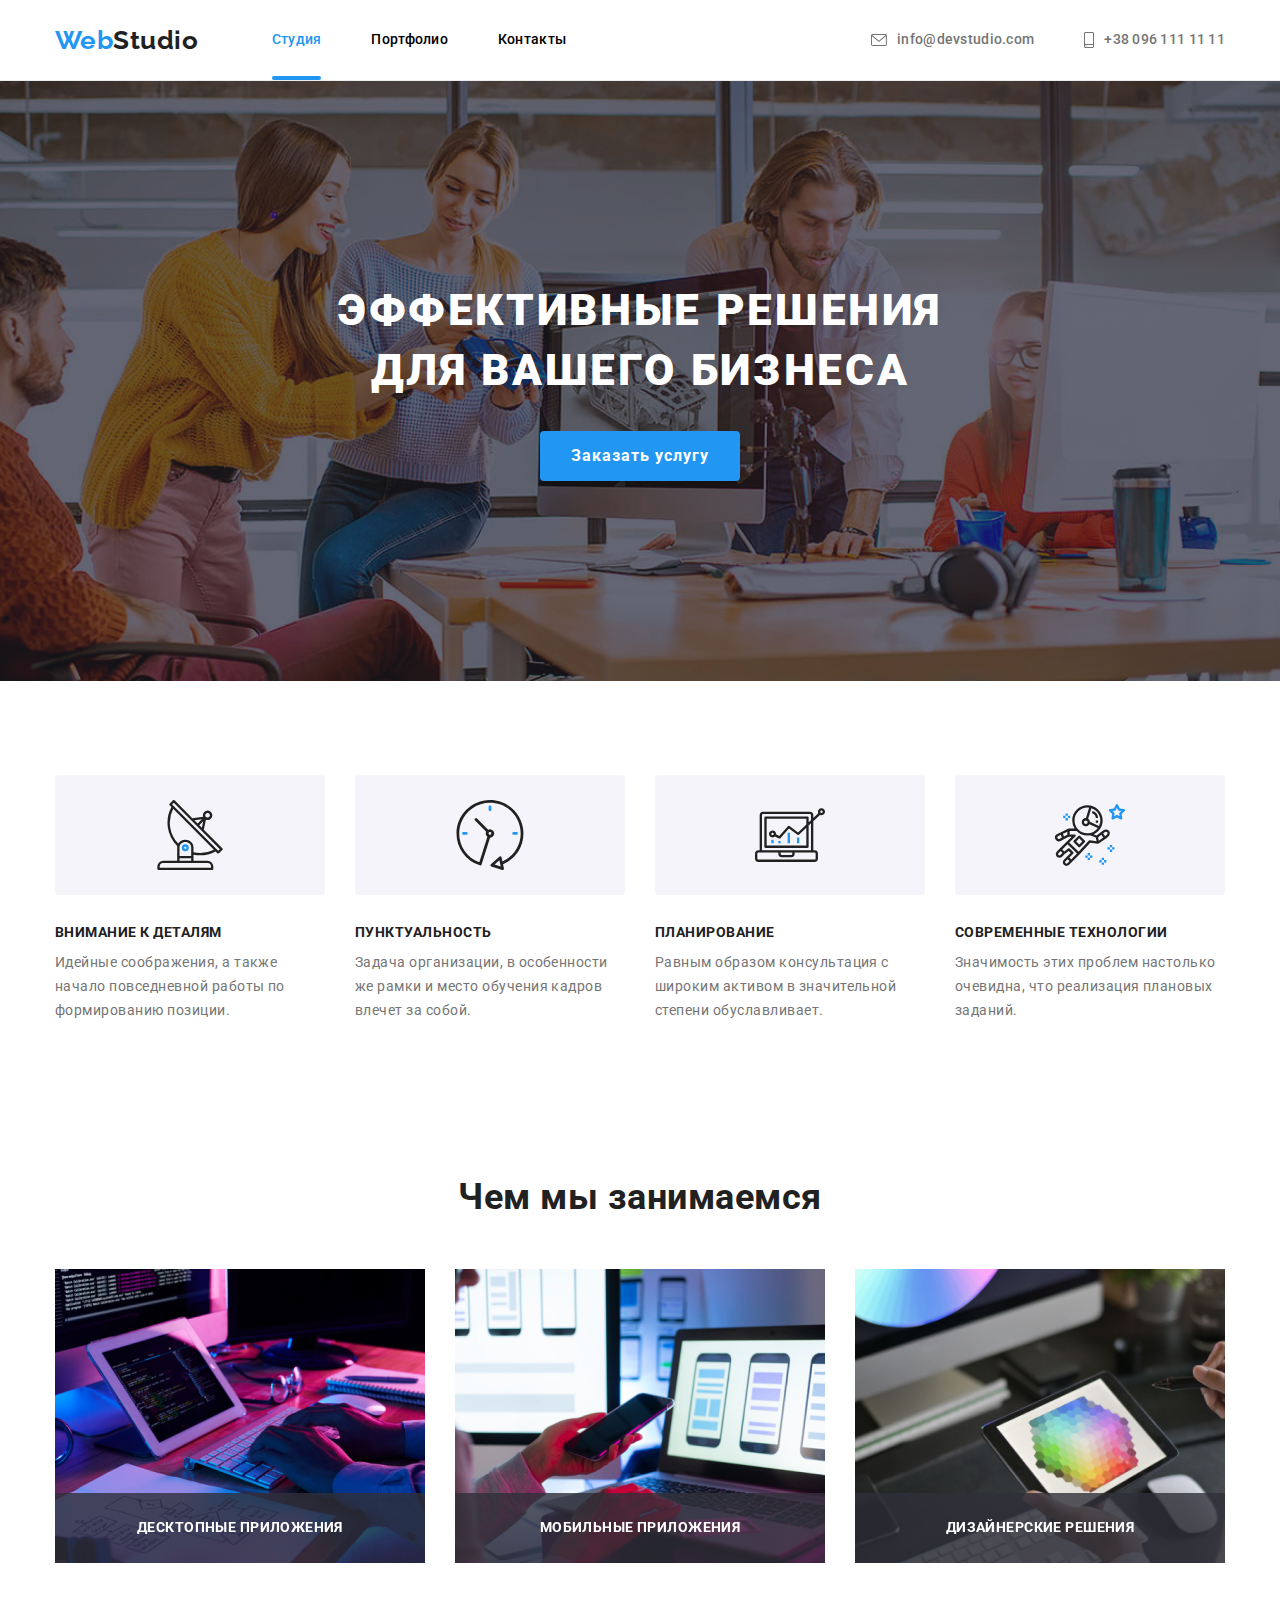
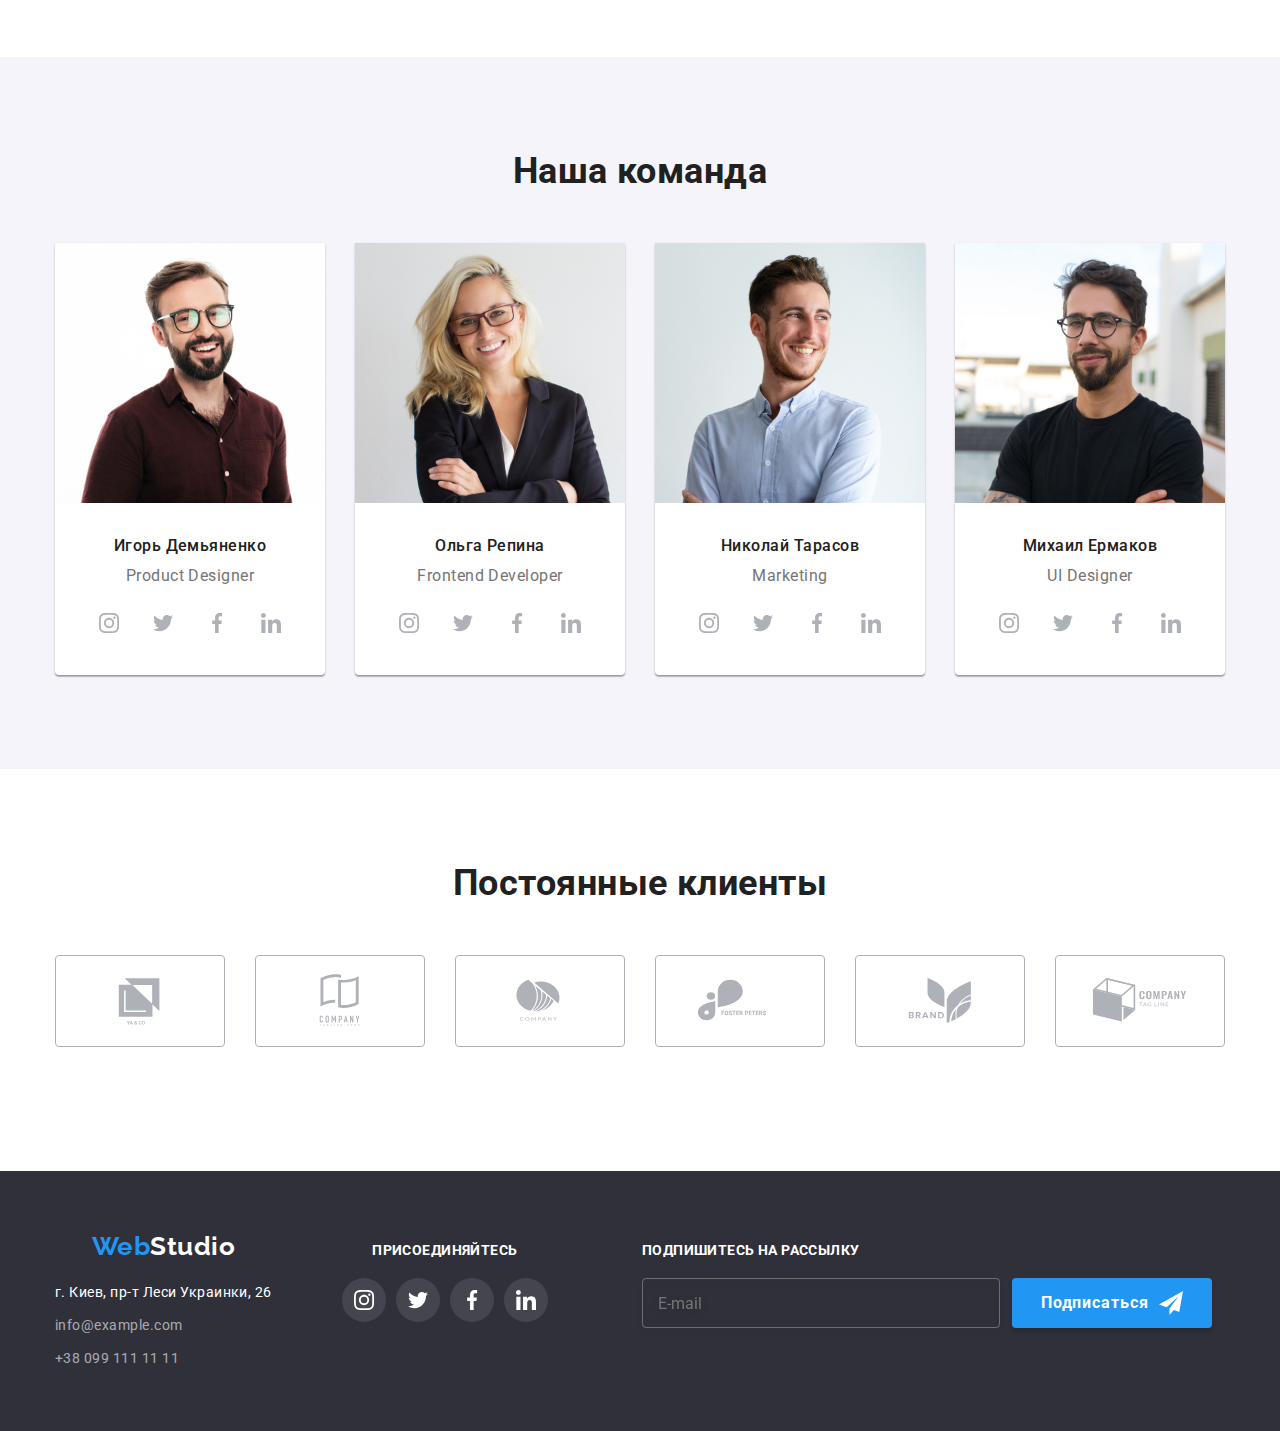
==== commit dfb65b28: "summary" ====
--- a/index.html
+++ b/index.html
@@ -120,7 +120,7 @@
                                     <use href="./images/icons.svg#icon-check-mark"></use>
                                 </svg>
                             </span>
-                            Соглашаюсь с рассылкой и принимаю <a href="" class="form__terms-link">Условия договора</a>
+                            <p class="form__terms-text">Соглашаюсь с рассылкой и принимаю</p> <a href="" class="form__terms-link">Условия договора</a>
                         </label>
                         <button type="submit" class="form__modal-btn">Отправить</button>
                     </form>
@@ -186,7 +186,7 @@
                 <h2 class="team__title">Наша команда</h2>
             <ul class="team__list">
                 <li class="team__cards">
-                    <img src="./images/igor-demyanenko-270.jpg" width="100%" alt="Игорь Демьяненко" />
+                    <img src="./images/igor-demyanenko.jpg" width="100%" alt="Игорь Демьяненко" />
                     <div class="team__card">
                         <h3 class="team__cards-title">Игорь Демьяненко</h3>
                         <p class="team__cards-text">Product Designer</p>
@@ -400,7 +400,7 @@
         <div class="footer__all container">
             <div class="footer__container">
                 <a class="footer__web" href="">Web<span class="footer__studio">Studio</span></a>
-                <address class="footer__address">
+                <address>
                     <ul class="footer__list">
                         <li class="footer__links">
                             <a class="footer__link-white" href="">г. Киев, пр-т Леси Украинки, 26</a>
--- a/css/main.min.css
+++ b/css/main.min.css
@@ -1 +1 @@
-body{font-family:"Roboto";font-weight:400;font-style:normal;letter-spacing:.03em;margin:0}h1,h2,h3,h4,h5,h6,p,ul,li{padding:0;margin:0}.container{margin:0 auto;padding:0 15px}@media screen and (min-width: 480px)and (max-width: 767px){.container{width:480px}}@media screen and (min-width: 768px)and (max-width: 1199px){.container{width:768px}}@media screen and (min-width: 1200px){.container{width:1200px}}@media screen and (min-width: 768px){.navigation{border-bottom:1px solid #ececec}}@media screen and (min-width: 768px){.navigation__container{display:flex}}@media screen and (min-width: 1200px){.navigation__container{justify-content:space-between}}.navigation__container .navigation__wrap{display:flex;align-items:center;justify-content:space-between;min-height:80px}@media screen and (min-width: 768px){.navigation__wrap{display:flex;align-items:center}}.navigation__web{padding:24px 0;color:#2196f3;font-family:"Raleway";font-weight:700;font-size:26px;line-height:1.19;text-decoration:none}.navigation__studio{color:#212121}.navigation__menu-btn{display:inline-flex;z-index:1000;margin:0;padding:0;border:none;background-color:rgba(0,0,0,0)}@media screen and (min-width: 768px){.navigation__menu-btn{display:none}}.navigation__menu-btn:hover,.navigation__menu-btn:focus{color:#2196f3}.navigation__btn-close:hover,.navigation__btn-close:focus,.navigation__btn-menu:hover,.navigation__btn-menu:focus{fill:#2196f3}.navigation__menu-btn .navigation__btn-menu{display:none}.navigation__menu-btn.is-open .navigation__btn-menu{display:block}.navigation__menu-btn.is-open .navigation__btn-close{display:none}@media screen and (max-width: 767px){.navigation__menu{opacity:0;position:fixed;z-index:999;top:0;transform:translateY(100%);left:0;padding:48px 40px;width:100%;height:100%;background-color:#fff;transition:transform 250ms cubic-bezier(0.4, 0, 0.2, 1),opacity 250ms cubic-bezier(0.4, 0, 0.2, 1)}.navigation__menu.is-open{opacity:1;transform:translateY(0)}}@media screen and (min-width: 768px){.navigation__menu{display:flex;align-items:center;justify-content:space-between}}@media screen and (min-width: 768px)and (max-width: 1199px){.navigation__menu{padding-left:88px}}@media screen and (min-width: 768px){.navigation__list{display:flex}}@media screen and (max-width: 767px){.navigation__list{padding-bottom:300px}}.navigation__links{list-style:none}@media screen and (max-width: 767px){.navigation__links{padding-left:40px}.navigation__links:not(:last-child){padding-bottom:32px}}@media screen and (min-width: 768px){.navigation__links{position:relative}.navigation__links:not(:last-child){margin-right:50px}}.navigation__link{text-decoration:none;color:var(--text-accent);font-weight:500;font-size:14px;line-height:1.14;letter-spacing:.02em;padding:32px 0;transition:250ms cubic-bezier(0.4, 0, 0.2, 1)}.navigation__link.current{color:#2196f3}.navigation__link:hover,.navigation__link:focus{color:#2196f3}@media screen and (max-width: 767px){.navigation__link{font-size:40px;line-height:1.17}}@media screen and (min-width: 768px){.navigation__link{display:flex;justify-content:center;align-items:center}}@media screen and (min-width: 768px){.current::after{content:"";width:100%;position:absolute;height:4px;left:453px;top:76px;background:#2196f3;border-radius:2px;left:0;bottom:0}}@media screen and (min-width: 1200px){.contacts{display:flex;margin-left:305px;align-items:center;justify-content:center}}@media screen and (min-width: 768px)and (max-width: 1199px){.contacts{margin-left:60px;display:flex;flex-direction:column;padding:21px 0px}}.contacts__tel{list-style:none;padding-left:40px;padding-bottom:32px}@media screen and (min-width: 767px){.contacts__tel{display:none}}@media screen and (max-width: 767px){.contacts__tel-list{font-weight:500;font-size:34px;line-height:1.17;letter-spacing:.02em;color:#2196f3;text-decoration:none}}.contacts__list{list-style:none}@media screen and (min-width: 1200px){.contacts__list:not(:last-child){margin-right:50px}}@media screen and (min-width: 768px)and (max-width: 1199px){.contacts__list:not(:last-child){padding-bottom:10px}}@media screen and (max-width: 767px){.contacts__list.hidden{display:none}}.contacts__links{text-decoration:none;color:#757575;font-weight:500;font-size:14px;line-height:1.14;letter-spacing:.02em;fill:currentColor;transition:250ms cubic-bezier(0.4, 0, 0.2, 1)}.contacts__links:hover,.contacts__links:focus{color:#2196f3;fill:#2196f3}@media screen and (min-width: 768px){.contacts__links{display:flex;align-items:center}}@media screen and (max-width: 767px){.contacts__links{font-size:24px;line-height:1.16;padding-left:40px}}@media screen and (min-width: 1200px){.contacts__links{padding:32px 0}}.contacts__icon{margin-right:10px}@media screen and (max-width: 767px){.contacts__icon{display:none}}.menu__links{display:flex;padding-left:30px;padding-top:64px;padding-bottom:48px}@media screen and (min-width: 767px){.menu__links{display:none}}.menu__links-list{list-style:none}.menu__links-list:not(:last-child){border-right:1px solid rgba(33,33,33,.2);padding-right:10px}.menu__link{text-decoration:none;color:#2196f3;font-size:18px;line-height:1.22;letter-spacing:.02em;padding-left:10px}.hero{background:#2f303a;background-image:linear-gradient(rgba(47, 48, 58, 0.4), rgba(47, 48, 58, 0.4)),url(../images/background-hero.jpg);background-repeat:no-repeat;background-size:cover;background-position:50% 50%;text-align:center;align-items:center;padding-top:118px;padding-bottom:200px;width:100%;height:400px;margin-right:auto;margin-left:auto}@media screen and (max-width: 767px){.hero{width:100%;background-image:linear-gradient(rgba(47, 48, 58, 0.4), rgba(47, 48, 58, 0.4)),url(../images/background-hero.jpg)}}@media screen and (max-width: 767px)and (min-device-pixel-ratio: 2),screen and (max-width: 767px)and (-webkit-min-device-pixel-ratio: 2),screen and (max-width: 767px)and (min-resolution: 192dpi),screen and (max-width: 767px)and (min-resolution: 2dppx){.hero{background-image:inear-gradient(rgba(47, 48, 58, 0.4), rgba(47, 48, 58, 0.4)),url(../images/background-hero.jpg);width:100%}}@media screen and (min-width: 768px)and (max-width: 1199px){.hero{background-image:linear-gradient(rgba(47, 48, 58, 0.4), rgba(47, 48, 58, 0.4)),url(../images/background-hero.jpg)}}@media screen and (min-width: 768px)and (max-width: 1199px)and (min-device-pixel-ratio: 2),screen and (min-width: 768px)and (max-width: 1199px)and (-webkit-min-device-pixel-ratio: 2),screen and (min-width: 768px)and (max-width: 1199px)and (min-resolution: 192dpi),screen and (min-width: 768px)and (max-width: 1199px)and (min-resolution: 2dppx){.hero{background-image:inear-gradient(rgba(47, 48, 58, 0.4), rgba(47, 48, 58, 0.4)),url(../images/background-hero.jpg)}}@media screen and (min-width: 1200px){.hero{padding-top:200px;height:600px;max-width:1600px;text-align:center}}@media screen and (min-width: 1200px)and (min-device-pixel-ratio: 2),screen and (min-width: 1200px)and (-webkit-min-device-pixel-ratio: 2),screen and (min-width: 1200px)and (min-resolution: 192dpi),screen and (min-width: 1200px)and (min-resolution: 2dppx){.hero{background-image:linear-gradient(rgba(47, 48, 58, 0.4), rgba(47, 48, 58, 0.4)),url(../images/background-hero.jpg)}}.hero__title{color:#fff;font-weight:900;letter-spacing:.06em;text-transform:uppercase;text-align:center;margin-bottom:30px;margin-top:0;margin-left:auto;margin-right:auto}@media screen and (min-width: 320px)and (max-width: 479px){.hero__title{display:block;width:290px}}@media screen and (max-width: 1199px){.hero__title{font-size:26px;line-height:1.61}}@media screen and (min-width: 1200px){.hero__title{width:696px;font-size:44px;line-height:1.36}}.hero__container{display:flex;flex-direction:column;align-items:center}.hero__button{width:200px;height:50px;background:#2196f3;color:#fff;box-shadow:0px 4px 4px rgba(0,0,0,.15);border-radius:4px;border:none;cursor:pointer;font-weight:700;font-size:16px;line-height:1.87;letter-spacing:.06em;font-family:"Roboto";font-style:normal;transition:250ms cubic-bezier(0.4, 0, 0.2, 1)}.hero__button:hover,.hero__button:focus{background:#188ce8}.backdrop{position:fixed;width:100%;height:100%;background:rgba(0,0,0,.2);top:0;left:0;opacity:1;transition:250ms cubic-bezier(0.4, 0, 0.2, 1)}.modal{position:absolute;top:50%;left:50%;transform:translate(-50%, -50%) scale(1);min-width:528px;min-height:581px;background-color:#fff;transition:250ms cubic-bezier(0.4, 0, 0.2, 1);border-radius:4px}.form{display:flex;flex-direction:column;padding:40px;align-items:center}.form__title{font-weight:700;font-size:20px;line-height:1.15;text-align:center;letter-spacing:.03em;color:#212121;margin-bottom:12px}.form__label{display:flex;flex-direction:column;align-items:flex-start;position:relative;font-weight:400;font-size:12px;line-height:1.16;letter-spacing:.01em;color:#757575;margin-bottom:10px}.form__label-area{display:flex;flex-direction:column;align-items:flex-start;margin-bottom:20px;font-weight:400;font-size:12px;line-height:1.16;letter-spacing:.01em;color:#757575}.form__textarea{width:448px;height:120px;resize:none;border:1px solid rgba(33,33,33,.2);border-radius:4px;margin-top:4px;padding-left:16px;padding-top:12px}.form__textarea::placeholder{color:rgba(117,117,117,.5)}.form__label-terms{display:flex;align-items:center;justify-content:center;margin-bottom:30px;font-weight:400;font-size:14px;line-height:1.71;letter-spacing:.03em;color:#757575}.form__input{border:1px solid rgba(33,33,33,.2);border-radius:4px;padding:12px;padding-left:46px;width:448px;height:40px;margin-top:4px;transition:250ms cubic-bezier(0.4, 0, 0.2, 1)}.form__input:hover,.form__input:focus{border-color:#2196f3}.form__input-label{position:absolute;left:15px;bottom:20%;transition:250ms cubic-bezier(0.4, 0, 0.2, 1)}.form__input:hover+.form__input-label,.form__input:focus+.form__input-label{fill:#2196f3}.form__input-terms{appearance:none;font-weight:400;font-size:14px;line-height:1.71;letter-spacing:.03em;color:#757575;margin-right:8px}.form__input-terms:checked+.form__checkbox-icon{background-color:#188ce8;border:none;width:16px;height:16px}.form__checkbox-icon{display:flex;justify-content:center;align-items:center;width:16px;height:16px;border:2px solid #212121;border-radius:3px;margin-right:7px}.form__terms-link{color:#2196f3;padding-left:5px}.form__modal-btn{display:flex;justify-content:center;align-items:center;padding:0;width:200px;height:50px;background:#2196f3;box-shadow:0px 4px 4px rgba(0,0,0,.15);border-radius:4px;border:none;font-weight:700;font-size:16px;line-height:1.87;letter-spacing:.06em;color:#fff;transition:250ms cubic-bezier(0.4, 0, 0.2, 1)}.form__modal-btn:hover,.form__modal-btn:focus{background-color:#188ce8}.backdrop.is-hidden{opacity:0;pointer-events:none}.backdrop.is-hidden .modal{transform:translate(-50%, -50%) scale(0.8)}.modal__close-btn{position:absolute;width:30px;height:30px;display:flex;justify-content:center;align-items:center;background:rgba(0,0,0,0);border-radius:50%;border:1px solid rgba(0,0,0,.1);right:8px;top:8px;cursor:pointer;padding:0}.modal__close-btn:hover,.modal__close-btn:focus{fill:#2196f3}.features__hidden-text{display:none}@media screen and (max-width: 1199px){.features{padding-bottom:60px;padding-top:60px}}@media screen and (min-width: 1200px){.features{padding-bottom:94px;padding-top:94px}}.features__head{display:flex;justify-content:center;flex-wrap:wrap}.features__icon-antenna,.features__icon-clock,.features__icon-diagram,.features__icon-astronaut{display:flex;margin:25px auto}.features__list{list-style:none;width:270px;height:120px;background:#f5f4fa;margin-bottom:94px;border-radius:4px}@media screen and (max-width: 767px){.features__list{width:100%;margin-bottom:136px}}@media screen and (min-width: 768px)and (max-width: 1199px){.features__list{width:354px;margin-bottom:160px}.features__list:nth-child(2n+1){margin-right:30px}}@media screen and (min-width: 1200px){.features__list:not(:last-child){margin-right:30px}}.features__title{margin-bottom:10px;padding-top:30px;color:#212121;font-weight:700;font-size:14px;line-height:1.14;text-transform:uppercase}@media screen and (max-width: 767px){.features__title{text-align:center}}.features__text{width:270px;color:#757575;font-weight:400;font-size:14px;line-height:1.71}@media screen and (max-width: 767px){.features__text{width:100%}}@media screen and (min-width: 768px)and (max-width: 1199px){.features__text{width:100%}}.work{padding-bottom:94px;padding-top:94px}@media screen and (max-width: 1199px){.work{display:none}}.work__container{display:flex;flex-direction:column;align-items:center}.work__examples{position:relative;display:flex}.work__examples:not(:last-child){margin-right:30px}.work__text{position:absolute;display:flex;bottom:0;width:370px;height:70px;background:rgba(47,48,58,.8);justify-content:center;align-items:center;font-weight:700;font-size:14px;line-height:1.14;letter-spacing:.03em;text-transform:uppercase;color:#fff}.work__title{margin-bottom:50px;font-weight:700;font-size:36px;line-height:1.16;color:#212121}.work__list{display:flex;list-style:none}.team{background:#f5f4fa}@media screen and (max-width: 1199px){.team{padding-top:60px;padding-bottom:60px}}@media screen and (min-width: 1200px){.team{padding-top:94px;padding-bottom:94px}}.team__container{display:flex;flex-direction:column;align-items:center}.team__title{margin-bottom:50px;color:#212121;font-weight:700}@media screen and (max-width: 1199px){.team__title{font-size:28px;line-height:1.17}}@media screen and (min-width: 1200px){.team__title{font-size:36px;line-height:1.16}}.team__cards{text-align:center;background:#fff;box-shadow:0px 1px 3px rgba(0,0,0,.12),0px 1px 1px rgba(0,0,0,.14),0px 2px 1px rgba(0,0,0,.2);border-radius:0px 0px 4px 4px}@media screen and (max-width: 767px){.team__cards{margin-bottom:30px}}@media screen and (min-width: 768px)and (max-width: 1199px){.team__cards{width:calc((100% - 30px)/2)}.team__cards:nth-child(2n+1){margin-right:30px}.team__cards:nth-child(-n+2){margin-bottom:30px}}@media screen and (min-width: 1200px){.team__cards:not(:last-child){margin-right:30px}}.team__list{list-style:none}@media screen and (max-width: 767px){.team__list{width:100%}}@media screen and (min-width: 768px)and (max-width: 1199px){.team__list{display:flex;flex-wrap:wrap}}@media screen and (min-width: 1200px){.team__list{display:flex}}.team__card{padding-top:30px;padding-bottom:30px}.team__cards-title{margin-bottom:10px;font-weight:500;font-size:16px;line-height:1.18;color:#212121}.team__cards-text{font-weight:400;font-size:16px;line-height:19px;color:#757575;margin-bottom:16px}.team__icon-head{display:flex;justify-content:center}.team__icon-list{list-style:none}.team__icon-list:not(:last-child){margin-right:10px}.team__icon-link{display:flex;justify-content:center;align-items:center;height:44px;width:44px;border-radius:50%;fill:#afb1b8;transition:250ms cubic-bezier(0.4, 0, 0.2, 1)}.team__icon-link:hover,.team__icon-link:focus{background:#2196f3;fill:#fff}@media screen and (max-width: 1199px){.clients{padding:60px 0}}@media screen and (min-width: 1200px){.clients{padding:94px 0}}.clients__title{list-style:none}@media screen and (max-width: 767px){.clients__title{flex-basis:calc((100% - 30px)/2)}.clients__title:nth-child(-n+4){margin-bottom:30px}}@media screen and (min-width: 768px){.clients__title{flex-basis:calc((100% - 60px)/3)}.clients__title:nth-child(-n+3){margin-bottom:30px}}@media screen and (min-width: 1200px){.clients__title:not(:last-child){margin-right:30px}}.clients__link{border:1px solid #afb1b8;border-radius:4px;fill:#afb1b8;cursor:pointer;display:flex;justify-content:center;width:170px;height:92px;align-items:center;transition:250ms cubic-bezier(0.4, 0, 0.2, 1)}.clients__link:hover,.clients__link:focus{fill:#2196f3;border-color:#2196f3}@media screen and (max-width: 1199px){.clients__link{width:100%}}.clients__list{display:flex;justify-content:center}@media screen and (max-width: 1199px){.clients__list{display:flex;flex-wrap:wrap;column-gap:30px}}.clients__text{justify-content:center;display:flex;margin-bottom:50px;font-weight:700;color:#212121}@media screen and (max-width: 1199px){.clients__text{font-size:28px;line-height:1.17}}@media screen and (min-width: 1200px){.clients__text{font-size:36px;line-height:1.16}}footer{background:#2f303a;padding-top:60px;padding-bottom:60px}.footer__web{display:block;margin-bottom:20px;color:#2196f3;text-decoration:none;font-family:"Raleway";font-style:normal;font-weight:700}@media screen and (max-width: 1199px){.footer__web{font-size:24px;line-height:1.16}}@media screen and (min-width: 1200px){.footer__web{font-size:26px;line-height:1.19}}.footer__studio{color:#fff}.footer__list{list-style:none}@media screen and (max-width: 767px){.footer__list{display:flex;flex-direction:column;align-items:center}}.footer__links:not(:last-child){margin-bottom:9px}.footer__link{text-decoration:none;color:rgba(255,255,255,.6);font-family:"Roboto";font-style:normal;font-weight:400;font-size:14px;line-height:1.71;transition:250ms cubic-bezier(0.4, 0, 0.2, 1)}.footer__link:hover,.footer__link:focus{color:#fff}.footer__link-white{text-decoration:none;color:#fff;font-family:"Roboto";font-style:normal;font-weight:400;font-size:14px;line-height:1.71}.footer__icon-list{list-style:none;display:flex}@media screen and (max-width: 767px){.footer__icons{display:flex;flex-direction:column;align-items:center;margin-bottom:60px}}@media screen and (min-width: 1200px){.footer__icons{margin-right:94px}}.footer__icon-wrap:not(:last-child){margin-right:10px}.footer__icon-link:hover,.footer__icon-link :focus,.footer__icon-link:hover,.footer__icon-link :focus{background:#2196f3}.footer__all{display:flex;align-items:baseline}@media screen and (max-width: 767px){.footer__all{display:flex;flex-direction:column;align-items:center}}@media screen and (max-width: 767px){.footer__container{display:flex;flex-direction:column;align-items:center;margin-bottom:60px}}@media screen and (min-width: 1200px){.footer__container{margin-right:70px}}.footer__icon-title{font-weight:700;font-size:14px;line-height:16px;letter-spacing:.03em;text-transform:uppercase;color:#fff;margin-bottom:20px}.footer__icon-link{display:flex;justify-content:center;align-items:center;height:44px;width:44px;border-radius:50%;background:rgba(255,255,255,.1);transition:250ms cubic-bezier(0.4, 0, 0.2, 1)}.footer__form-label{display:flex;flex-direction:column}@media screen and (max-width: 767px){.footer__form-label{align-items:center}}@media screen and (min-width: 1200px){.footer__form-label{padding-right:12px}}.footer__form{display:flex;align-items:flex-end}@media screen and (max-width: 767px){.footer__form{display:flex;flex-wrap:wrap;justify-content:center}}.footer__label-text{font-weight:700;font-size:14px;line-height:1.14;letter-spacing:.03em;text-transform:uppercase;color:#fff;padding-bottom:20px}.footer__form-input{width:358px;height:50px;border:1px solid rgba(255,255,255,.3);filter:drop-shadow(0px 4px 4px rgba(0, 0, 0, 0.15));border-radius:4px;background:none;color:#fff;padding-left:16px;padding:15px}.footer__form-btn{display:flex;align-items:center;justify-content:center;width:200px;height:50px;background:#2196f3;box-shadow:0px 4px 4px rgba(0,0,0,.15);border-radius:4px;border:none;cursor:pointer;font-weight:700;font-size:16px;line-height:30px;letter-spacing:.06em;color:#fff;padding:0;transition:250ms cubic-bezier(0.4, 0, 0.2, 1)}.footer__form-btn:hover,.footer__form-btn:focus{background:#188ce8}.footer__icon-send{margin-left:10px}/*# sourceMappingURL=main.min.css.map */+body{font-family:"Roboto";font-weight:400;font-style:normal;letter-spacing:.03em;margin:0}h1,h2,h3,h4,h5,h6,p,ul,li{padding:0;margin:0}.container{margin:0 auto;padding:0 15px}@media screen and (min-width: 480px)and (max-width: 767px){.container{width:480px}}@media screen and (min-width: 768px)and (max-width: 1199px){.container{width:768px}}@media screen and (min-width: 1200px){.container{width:1200px}}.navigation{border-bottom:1px solid #ececec}@media screen and (min-width: 768px){.navigation__container{display:flex}}@media screen and (min-width: 1200px){.navigation__container{justify-content:space-between}}.navigation__container .navigation__wrap{display:flex;align-items:center;justify-content:space-between;min-height:80px}@media screen and (min-width: 768px){.navigation__wrap{display:flex;align-items:center}}.navigation__web{padding:24px 0;color:#2196f3;font-family:"Raleway";font-weight:700;font-size:26px;line-height:1.19;text-decoration:none}.navigation__studio{color:#212121}.navigation__menu-btn{display:inline-flex;z-index:1000;margin:0;padding:0;border:none;background-color:rgba(0,0,0,0)}@media screen and (min-width: 768px){.navigation__menu-btn{display:none}}.navigation__menu-btn:hover,.navigation__menu-btn:focus{color:#2196f3}.navigation__btn-close:hover,.navigation__btn-close:focus,.navigation__btn-menu:hover,.navigation__btn-menu:focus{fill:#2196f3}.navigation__menu-btn .navigation__btn-menu{display:none}.navigation__menu-btn.is-open .navigation__btn-menu{display:block}.navigation__menu-btn.is-open .navigation__btn-close{display:none}@media screen and (max-width: 767px){.navigation__menu{opacity:0;position:fixed;z-index:999;top:0;transform:translateY(100%);left:0;padding-top:48px;width:100%;height:100%;background-color:#fff;transition:transform 250ms cubic-bezier(0.4, 0, 0.2, 1),opacity 250ms cubic-bezier(0.4, 0, 0.2, 1)}.navigation__menu.is-open{opacity:1;transform:translateY(0)}}@media screen and (min-width: 768px){.navigation__menu{display:flex;align-items:center;justify-content:space-between}}@media screen and (min-width: 768px)and (max-width: 1199px){.navigation__menu{padding-left:88px}}@media screen and (min-width: 768px){.navigation__list{display:flex}}@media screen and (max-width: 767px){.navigation__list{padding-bottom:300px}}.navigation__links{list-style:none}@media screen and (max-width: 767px){.navigation__links{padding-left:40px}.navigation__links:not(:last-child){padding-bottom:32px}}@media screen and (min-width: 768px){.navigation__links{position:relative}.navigation__links:not(:last-child){margin-right:50px}}.navigation__link{text-decoration:none;color:var(--text-accent);font-weight:500;font-size:14px;line-height:1.14;letter-spacing:.02em;padding:32px 0;transition:250ms cubic-bezier(0.4, 0, 0.2, 1)}.navigation__link.current{color:#2196f3}.navigation__link:hover,.navigation__link:focus{color:#2196f3}@media screen and (max-width: 767px){.navigation__link{font-size:40px;line-height:1.17}}@media screen and (min-width: 768px){.navigation__link{display:flex;justify-content:center;align-items:center}}@media screen and (min-width: 768px){.current::after{content:"";width:100%;position:absolute;height:4px;left:453px;top:76px;background:#2196f3;border-radius:2px;left:0;bottom:0}}@media screen and (min-width: 1200px){.contacts{display:flex;margin-left:305px;align-items:center;justify-content:center}}@media screen and (min-width: 768px)and (max-width: 1199px){.contacts{margin-left:60px;display:flex;flex-direction:column;padding:21px 0px}}.contacts__tel{list-style:none;padding-left:40px;padding-bottom:32px}@media screen and (min-width: 767px){.contacts__tel{display:none}}@media screen and (max-width: 767px){.contacts__tel-list{font-weight:500;font-size:34px;line-height:1.17;letter-spacing:.02em;color:#2196f3;text-decoration:none}}.contacts__list{list-style:none}@media screen and (min-width: 1200px){.contacts__list:not(:last-child){margin-right:50px}}@media screen and (min-width: 768px)and (max-width: 1199px){.contacts__list:not(:last-child){padding-bottom:10px}}@media screen and (max-width: 767px){.contacts__list.hidden{display:none}}.contacts__links{text-decoration:none;color:#757575;font-weight:500;font-size:14px;line-height:1.14;letter-spacing:.02em;fill:currentColor;transition:250ms cubic-bezier(0.4, 0, 0.2, 1)}.contacts__links:hover,.contacts__links:focus{color:#2196f3;fill:#2196f3}@media screen and (min-width: 768px){.contacts__links{display:flex;align-items:center}}@media screen and (max-width: 767px){.contacts__links{font-size:24px;line-height:1.16;padding-left:40px}}@media screen and (min-width: 1200px){.contacts__links{padding:32px 0}}.contacts__icon{margin-right:10px}@media screen and (max-width: 767px){.contacts__icon{display:none}}.menu__links{display:flex;padding-left:30px;padding-top:64px;padding-bottom:48px}@media screen and (min-width: 767px){.menu__links{display:none}}.menu__links-list{list-style:none}.menu__links-list:not(:last-child){border-right:1px solid rgba(33,33,33,.2);padding-right:10px}.menu__link{text-decoration:none;color:#2196f3;font-size:18px;line-height:1.22;letter-spacing:.02em;padding-left:10px}.hero{background:#2f303a;background-image:linear-gradient(rgba(47, 48, 58, 0.4), rgba(47, 48, 58, 0.4)),url(../images/background-hero.jpg);background-repeat:no-repeat;background-size:cover;background-position:50% 50%;text-align:center;align-items:center;padding-top:118px;padding-bottom:200px;width:100%;height:400px;margin-right:auto;margin-left:auto}@media screen and (max-width: 767px){.hero{width:100%;background-image:linear-gradient(rgba(47, 48, 58, 0.4), rgba(47, 48, 58, 0.4)),url(../images/background-hero.jpg)}}@media screen and (max-width: 767px)and (min-device-pixel-ratio: 2),screen and (max-width: 767px)and (-webkit-min-device-pixel-ratio: 2),screen and (max-width: 767px)and (min-resolution: 192dpi),screen and (max-width: 767px)and (min-resolution: 2dppx){.hero{background-image:inear-gradient(rgba(47, 48, 58, 0.4), rgba(47, 48, 58, 0.4)),url(../images/background-hero.jpg);width:100%}}@media screen and (min-width: 768px)and (max-width: 1199px){.hero{background-image:linear-gradient(rgba(47, 48, 58, 0.4), rgba(47, 48, 58, 0.4)),url(../images/background-hero.jpg)}}@media screen and (min-width: 768px)and (max-width: 1199px)and (min-device-pixel-ratio: 2),screen and (min-width: 768px)and (max-width: 1199px)and (-webkit-min-device-pixel-ratio: 2),screen and (min-width: 768px)and (max-width: 1199px)and (min-resolution: 192dpi),screen and (min-width: 768px)and (max-width: 1199px)and (min-resolution: 2dppx){.hero{background-image:inear-gradient(rgba(47, 48, 58, 0.4), rgba(47, 48, 58, 0.4)),url(../images/background-hero.jpg)}}@media screen and (min-width: 1200px){.hero{padding-top:200px;height:600px;max-width:1600px;text-align:center}}@media screen and (min-width: 1200px)and (min-device-pixel-ratio: 2),screen and (min-width: 1200px)and (-webkit-min-device-pixel-ratio: 2),screen and (min-width: 1200px)and (min-resolution: 192dpi),screen and (min-width: 1200px)and (min-resolution: 2dppx){.hero{background-image:linear-gradient(rgba(47, 48, 58, 0.4), rgba(47, 48, 58, 0.4)),url(../images/background-hero.jpg)}}.hero__title{color:#fff;font-weight:900;letter-spacing:.06em;text-transform:uppercase;text-align:center;margin-bottom:30px;margin-top:0;margin-left:auto;margin-right:auto}@media screen and (min-width: 320px)and (max-width: 479px){.hero__title{display:block;width:290px}}@media screen and (max-width: 1199px){.hero__title{font-size:26px;line-height:1.61}}@media screen and (min-width: 1200px){.hero__title{width:696px;font-size:44px;line-height:1.36}}.hero__container{display:flex;flex-direction:column;align-items:center}.hero__button{width:200px;height:50px;background:#2196f3;color:#fff;box-shadow:0px 4px 4px rgba(0,0,0,.15);border-radius:4px;border:none;cursor:pointer;font-weight:700;font-size:16px;line-height:1.87;letter-spacing:.06em;font-family:"Roboto";font-style:normal;transition:250ms cubic-bezier(0.4, 0, 0.2, 1)}.hero__button:hover,.hero__button:focus{background:#188ce8}.backdrop{position:fixed;width:100%;height:100%;background:rgba(0,0,0,.2);top:0;left:0;opacity:1;transition:250ms cubic-bezier(0.4, 0, 0.2, 1)}.modal{position:absolute;top:50%;left:50%;transform:translate(-50%, -50%) scale(1);background-color:#fff;transition:250ms cubic-bezier(0.4, 0, 0.2, 1);border-radius:4px}@media screen and (max-width: 1199px){.modal{min-width:450px;min-height:609px}}@media screen and (min-width: 1200px){.modal{min-width:528px;min-height:581px}}.form{display:flex;flex-direction:column;padding:40px;align-items:center}.form__title{font-weight:700;font-size:20px;line-height:1.15;text-align:center;letter-spacing:.03em;color:#212121;margin-bottom:12px}@media screen and (max-width: 1199px){.form__title{width:370px}}.form__label{display:flex;flex-direction:column;align-items:flex-start;position:relative;font-weight:400;font-size:12px;line-height:1.16;letter-spacing:.01em;color:#757575;margin-bottom:10px}.form__label-area{display:flex;flex-direction:column;align-items:flex-start;margin-bottom:20px;font-weight:400;font-size:12px;line-height:1.16;letter-spacing:.01em;color:#757575}.form__textarea{height:120px;resize:none;border:1px solid rgba(33,33,33,.2);border-radius:4px;margin-top:4px;padding-left:16px;padding-top:12px}.form__textarea::placeholder{color:rgba(117,117,117,.5)}@media screen and (max-width: 1199px){.form__textarea{width:370px}}@media screen and (min-width: 1200px){.form__textarea{width:448px}}.form__label-terms{display:flex;align-items:center;justify-content:center;margin-bottom:30px;font-weight:400;line-height:1.71;letter-spacing:.03em;color:#757575}@media screen and (max-width: 1199px){.form__label-terms{font-size:12px}}@media screen and (min-width: 1200px){.form__label-terms{font-size:14px}}.form__input{border:1px solid rgba(33,33,33,.2);border-radius:4px;padding:12px;padding-left:46px;margin-top:4px;transition:250ms cubic-bezier(0.4, 0, 0.2, 1)}.form__input:hover,.form__input:focus{border-color:#2196f3}@media screen and (max-width: 1199px){.form__input{min-width:370px}}@media screen and (min-width: 1200px){.form__input{width:448px;height:40px}}.form__input-label{position:absolute;left:15px;bottom:20%;transition:250ms cubic-bezier(0.4, 0, 0.2, 1)}.form__input:hover+.form__input-label,.form__input:focus+.form__input-label{fill:#2196f3}.form__input-terms{appearance:none;font-weight:400;font-size:14px;line-height:1.71;letter-spacing:.03em;color:#757575;margin-right:8px}.form__input-terms:checked+.form__checkbox-icon{background-color:#188ce8;border:none;width:16px;height:16px}.form__checkbox-icon{display:flex;justify-content:center;align-items:center;width:16px;height:16px;border:2px solid #212121;border-radius:3px;margin-right:7px}@media screen and (max-width: 1199px){.form__terms-text{min-width:232px}}.form__terms-link{color:#2196f3;padding-left:5px}@media screen and (max-width: 1199px){.form__terms-link{min-width:115px}}.form__modal-btn{display:flex;justify-content:center;align-items:center;padding:0;width:200px;height:50px;background:#2196f3;box-shadow:0px 4px 4px rgba(0,0,0,.15);border-radius:4px;border:none;font-weight:700;font-size:16px;line-height:1.87;letter-spacing:.06em;color:#fff;transition:250ms cubic-bezier(0.4, 0, 0.2, 1)}.form__modal-btn:hover,.form__modal-btn:focus{background-color:#188ce8}.backdrop.is-hidden{opacity:0;pointer-events:none}.backdrop.is-hidden .modal{transform:translate(-50%, -50%) scale(0.8)}.modal__close-btn{position:absolute;width:30px;height:30px;display:flex;justify-content:center;align-items:center;background:rgba(0,0,0,0);border-radius:50%;border:1px solid rgba(0,0,0,.1);right:8px;top:8px;cursor:pointer;padding:0}.modal__close-btn:hover,.modal__close-btn:focus{fill:#2196f3}.features__hidden-text{display:none}@media screen and (max-width: 1199px){.features{padding-bottom:60px;padding-top:60px}}@media screen and (min-width: 1200px){.features{padding-bottom:94px;padding-top:94px}}.features__head{display:flex;justify-content:center;flex-wrap:wrap}.features__icon-antenna,.features__icon-clock,.features__icon-diagram,.features__icon-astronaut{display:flex;margin:25px auto}.features__list{list-style:none;width:270px;height:120px;background:#f5f4fa;margin-bottom:94px;border-radius:4px}@media screen and (max-width: 767px){.features__list{width:100%;margin-bottom:136px}}@media screen and (min-width: 768px)and (max-width: 1199px){.features__list{width:354px;margin-bottom:160px}.features__list:nth-child(2n+1){margin-right:30px}}@media screen and (min-width: 1200px){.features__list:not(:last-child){margin-right:30px}}.features__title{margin-bottom:10px;padding-top:30px;color:#212121;font-weight:700;font-size:14px;line-height:1.14;text-transform:uppercase}@media screen and (max-width: 767px){.features__title{text-align:center}}.features__text{width:270px;color:#757575;font-weight:400;font-size:14px;line-height:1.71}@media screen and (max-width: 767px){.features__text{width:100%}}@media screen and (min-width: 768px)and (max-width: 1199px){.features__text{width:100%}}.work{padding-bottom:94px;padding-top:94px}@media screen and (max-width: 1199px){.work{display:none}}.work__container{display:flex;flex-direction:column;align-items:center}.work__examples{position:relative;display:flex}.work__examples:not(:last-child){margin-right:30px}.work__text{position:absolute;display:flex;bottom:0;width:370px;height:70px;background:rgba(47,48,58,.8);justify-content:center;align-items:center;font-weight:700;font-size:14px;line-height:1.14;letter-spacing:.03em;text-transform:uppercase;color:#fff}.work__title{margin-bottom:50px;font-weight:700;font-size:36px;line-height:1.16;color:#212121}.work__list{display:flex;list-style:none}.team{background:#f5f4fa}@media screen and (max-width: 1199px){.team{padding-top:60px;padding-bottom:60px}}@media screen and (min-width: 1200px){.team{padding-top:94px;padding-bottom:94px}}.team__container{display:flex;flex-direction:column;align-items:center}.team__title{margin-bottom:50px;color:#212121;font-weight:700}@media screen and (max-width: 1199px){.team__title{font-size:28px;line-height:1.17}}@media screen and (min-width: 1200px){.team__title{font-size:36px;line-height:1.16}}.team__cards{text-align:center;background:#fff;box-shadow:0px 1px 3px rgba(0,0,0,.12),0px 1px 1px rgba(0,0,0,.14),0px 2px 1px rgba(0,0,0,.2);border-radius:0px 0px 4px 4px}@media screen and (max-width: 767px){.team__cards{margin-bottom:30px}}@media screen and (min-width: 768px)and (max-width: 1199px){.team__cards{width:calc((100% - 30px)/2)}.team__cards:nth-child(2n+1){margin-right:30px}.team__cards:nth-child(-n+2){margin-bottom:30px}}@media screen and (min-width: 1200px){.team__cards:not(:last-child){margin-right:30px}}.team__list{list-style:none}@media screen and (max-width: 767px){.team__list{width:100%}}@media screen and (min-width: 768px)and (max-width: 1199px){.team__list{display:flex;flex-wrap:wrap}}@media screen and (min-width: 1200px){.team__list{display:flex}}.team__card{padding-top:30px;padding-bottom:30px}.team__cards-title{margin-bottom:10px;font-weight:500;font-size:16px;line-height:1.18;color:#212121}.team__cards-text{font-weight:400;font-size:16px;line-height:19px;color:#757575;margin-bottom:16px}.team__icon-head{display:flex;justify-content:center}.team__icon-list{list-style:none}.team__icon-list:not(:last-child){margin-right:10px}.team__icon-link{display:flex;justify-content:center;align-items:center;height:44px;width:44px;border-radius:50%;fill:#afb1b8;transition:250ms cubic-bezier(0.4, 0, 0.2, 1)}.team__icon-link:hover,.team__icon-link:focus{background:#2196f3;fill:#fff}@media screen and (max-width: 1199px){.clients{padding:60px 0}}@media screen and (min-width: 1200px){.clients{padding:94px 0}}.clients__title{list-style:none}@media screen and (max-width: 767px){.clients__title{flex-basis:calc((100% - 30px)/2)}.clients__title:nth-child(-n+4){margin-bottom:30px}}@media screen and (min-width: 768px){.clients__title{flex-basis:calc((100% - 60px)/3)}.clients__title:nth-child(-n+3){margin-bottom:30px}}@media screen and (min-width: 1200px){.clients__title:not(:last-child){margin-right:30px}}.clients__link{border:1px solid #afb1b8;border-radius:4px;fill:#afb1b8;cursor:pointer;display:flex;justify-content:center;width:170px;height:92px;align-items:center;transition:250ms cubic-bezier(0.4, 0, 0.2, 1)}.clients__link:hover,.clients__link:focus{fill:#2196f3;border-color:#2196f3}@media screen and (max-width: 1199px){.clients__link{width:100%}}.clients__list{display:flex;justify-content:center}@media screen and (max-width: 1199px){.clients__list{display:flex;flex-wrap:wrap;column-gap:30px}}.clients__text{justify-content:center;display:flex;margin-bottom:50px;font-weight:700;color:#212121}@media screen and (max-width: 1199px){.clients__text{font-size:28px;line-height:1.17}}@media screen and (min-width: 1200px){.clients__text{font-size:36px;line-height:1.16}}footer{background:#2f303a;padding-top:60px;padding-bottom:60px}@media screen and (max-width: 767px){.footer__all{display:flex;flex-direction:column;align-items:center}}@media screen and (min-width: 768px)and (max-width: 1199px){.footer__all{display:flex;flex-wrap:wrap;justify-content:center}}@media screen and (min-width: 1200px){.footer__all{display:flex;align-items:baseline}}.footer__container{display:flex;flex-direction:column;align-items:center}@media screen and (max-width: 767px){.footer__container{margin-bottom:60px}}@media screen and (min-width: 768px)and (max-width: 1199px){.footer__container{margin-left:auto;margin-right:auto}}@media screen and (min-width: 1200px){.footer__container{margin-right:70px}}.footer__web{display:block;margin-bottom:20px;color:#2196f3;text-decoration:none;font-family:"Raleway";font-style:normal;font-weight:700}@media screen and (max-width: 1199px){.footer__web{font-size:24px;line-height:1.16}}@media screen and (min-width: 1200px){.footer__web{font-size:26px;line-height:1.19}}.footer__studio{color:#fff}.footer__list{list-style:none}@media screen and (max-width: 1199px){.footer__list{display:flex;flex-direction:column;align-items:center}}.footer__links:not(:last-child){margin-bottom:9px}.footer__link{text-decoration:none;color:rgba(255,255,255,.6);font-family:"Roboto";font-style:normal;font-weight:400;font-size:14px;line-height:1.71;transition:250ms cubic-bezier(0.4, 0, 0.2, 1)}.footer__link:hover,.footer__link:focus{color:#fff}.footer__link-white{text-decoration:none;color:#fff;font-family:"Roboto";font-style:normal;font-weight:400;font-size:14px;line-height:1.71}.footer__icons{display:flex;flex-direction:column;align-items:center}@media screen and (max-width: 767px){.footer__icons{margin-bottom:60px}}@media screen and (min-width: 768px)and (max-width: 1199px){.footer__icons{margin-left:auto;margin-right:auto}}@media screen and (min-width: 1200px){.footer__icons{margin-right:94px}}.footer__icon-title{font-weight:700;font-size:14px;line-height:16px;letter-spacing:.03em;text-transform:uppercase;color:#fff;margin-bottom:20px}.footer__icon-list{list-style:none;display:flex}.footer__icon-wrap:not(:last-child){margin-right:10px}.footer__icon-link:hover,.footer__icon-link :focus,.footer__icon-link:hover,.footer__icon-link :focus{background:#2196f3}.footer__icon-link{display:flex;justify-content:center;align-items:center;height:44px;width:44px;border-radius:50%;background:rgba(255,255,255,.1);transition:250ms cubic-bezier(0.4, 0, 0.2, 1)}.footer__form-wrap{display:flex;flex-direction:column;justify-content:center}@media screen and (max-width: 767px){.footer__form-wrap{width:100%}}@media screen and (min-width: 768px)and (max-width: 1199px){.footer__form-wrap{margin-top:60px;width:450px}}@media screen and (max-width: 767px){.footer__form{display:flex;flex-direction:column;justify-content:center}}@media screen and (min-width: 768px)and (max-width: 1199px){.footer__form{margin-left:auto;margin-right:auto}}@media screen and (min-width: 1200px){.footer__form{display:flex;align-items:flex-end}}.footer__form-label{display:flex;flex-direction:column}@media screen and (max-width: 767px){.footer__form-label{align-items:center}}@media screen and (min-width: 1200px){.footer__form-label{padding-right:12px}}.footer__label-text{font-weight:700;font-size:14px;line-height:1.14;letter-spacing:.03em;text-transform:uppercase;color:#fff;padding-bottom:20px}@media screen and (min-width: 768px)and (max-width: 1199px){.footer__label-text{margin-left:auto;margin-right:auto}}.footer__form-input{width:358px;height:50px;border:1px solid rgba(255,255,255,.3);filter:drop-shadow(0px 4px 4px rgba(0, 0, 0, 0.15));border-radius:4px;background:none;color:#fff;padding-left:16px;padding:15px}@media screen and (max-width: 767px){.footer__form-input{width:100%;margin-bottom:20px}}@media screen and (min-width: 768px)and (max-width: 1199px){.footer__form-input{margin-bottom:20px}}.footer__form-btn{display:flex;align-items:center;justify-content:center;width:200px;height:50px;background:#2196f3;box-shadow:0px 4px 4px rgba(0,0,0,.15);border-radius:4px;border:none;cursor:pointer;font-weight:700;font-size:16px;line-height:30px;letter-spacing:.06em;color:#fff;padding:0;transition:250ms cubic-bezier(0.4, 0, 0.2, 1)}.footer__form-btn:hover,.footer__form-btn:focus{background:#188ce8}@media screen and (max-width: 1199px){.footer__form-btn{margin-left:auto;margin-right:auto}}.footer__icon-send{margin-left:10px}@media screen and (max-width: 1199px){.portfolio{padding-top:60px;padding-bottom:60px}}@media screen and (min-width: 1200px){.portfolio{padding-top:94px;padding-bottom:94px}}.filters__list{display:flex;margin-bottom:50px;list-style:none}@media screen and (max-width: 767px){.filters__list{flex-wrap:wrap}}@media screen and (min-width: 768px){.filters__list{justify-content:center}}.filters__buttons:not(:last-child){margin-right:8px}@media screen and (max-width: 767px){.filters__buttons:nth-child(-n+3){margin-bottom:15px}}.filters__btn{padding:6px 22px 6px 22px;height:38px;background:#f5f4fa;border:none;font-weight:500;font-size:16px;line-height:1.62;color:#212121;border-radius:4px;font-family:"Roboto";font-style:normal;cursor:pointer;transition:250ms cubic-bezier(0.4, 0, 0.2, 1)}.filters__btn:hover,.filters__btn:focus{background:#2196f3;box-shadow:0px 3px 1px rgba(0,0,0,.1),0px 1px 2px rgba(0,0,0,.08),0px 2px 2px rgba(0,0,0,.12);color:#fff}.project__list{display:flex;flex-wrap:wrap;justify-content:center;list-style:none}@media screen and (min-width: 768px)and (max-width: 1199px){.project__list{column-gap:20px;row-gap:20px;justify-content:space-between}}.project__items{width:370px;min-height:404px;background:#fff;border-left:1px solid #eee;border-right:1px solid #eee;border-bottom:1px solid #eee}.project__items:hover,.project__items:focus{border:1px solid #eee;box-shadow:0px 1px 1px rgba(0,0,0,.12),0px 4px 4px rgba(0,0,0,.06),1px 4px 6px rgba(0,0,0,.16);cursor:pointer}@media screen and (max-width: 767px){.project__items{width:100%}.project__items:not(:last-child){margin-bottom:30px}}@media screen and (min-width: 768px)and (max-width: 1199px){.project__items{flex-basis:calc((100% - 30px)/2)}}@media screen and (min-width: 1200px){.project__items{margin-right:30px}.project__items:nth-child(3n){margin-right:0px}.project__items:nth-child(-n+6){margin-bottom:30px}}.project__items:hover .project__overlay{transform:translateY(0)}.project__animation{position:relative;overflow:hidden}.project__overlay{display:flex;align-items:center;position:absolute;top:0;left:0;width:100%;height:100%;background:rgba(33,150,243,.9);transform:translateY(100%);transition:250ms cubic-bezier(0.4, 0, 0.2, 1);font-weight:400;font-size:18px;line-height:1.55;letter-spacing:.03em;color:#fff;padding-left:24px;padding-right:24px}.project__item{padding-top:20px;padding-left:24px;padding-bottom:20px;padding:20px auto 4px 24px}.project__title{margin-bottom:4px;font-weight:700;font-size:18px;line-height:2;color:#212121}.project__text{font-size:16px;line-height:30px;color:#757575}/*# sourceMappingURL=main.min.css.map */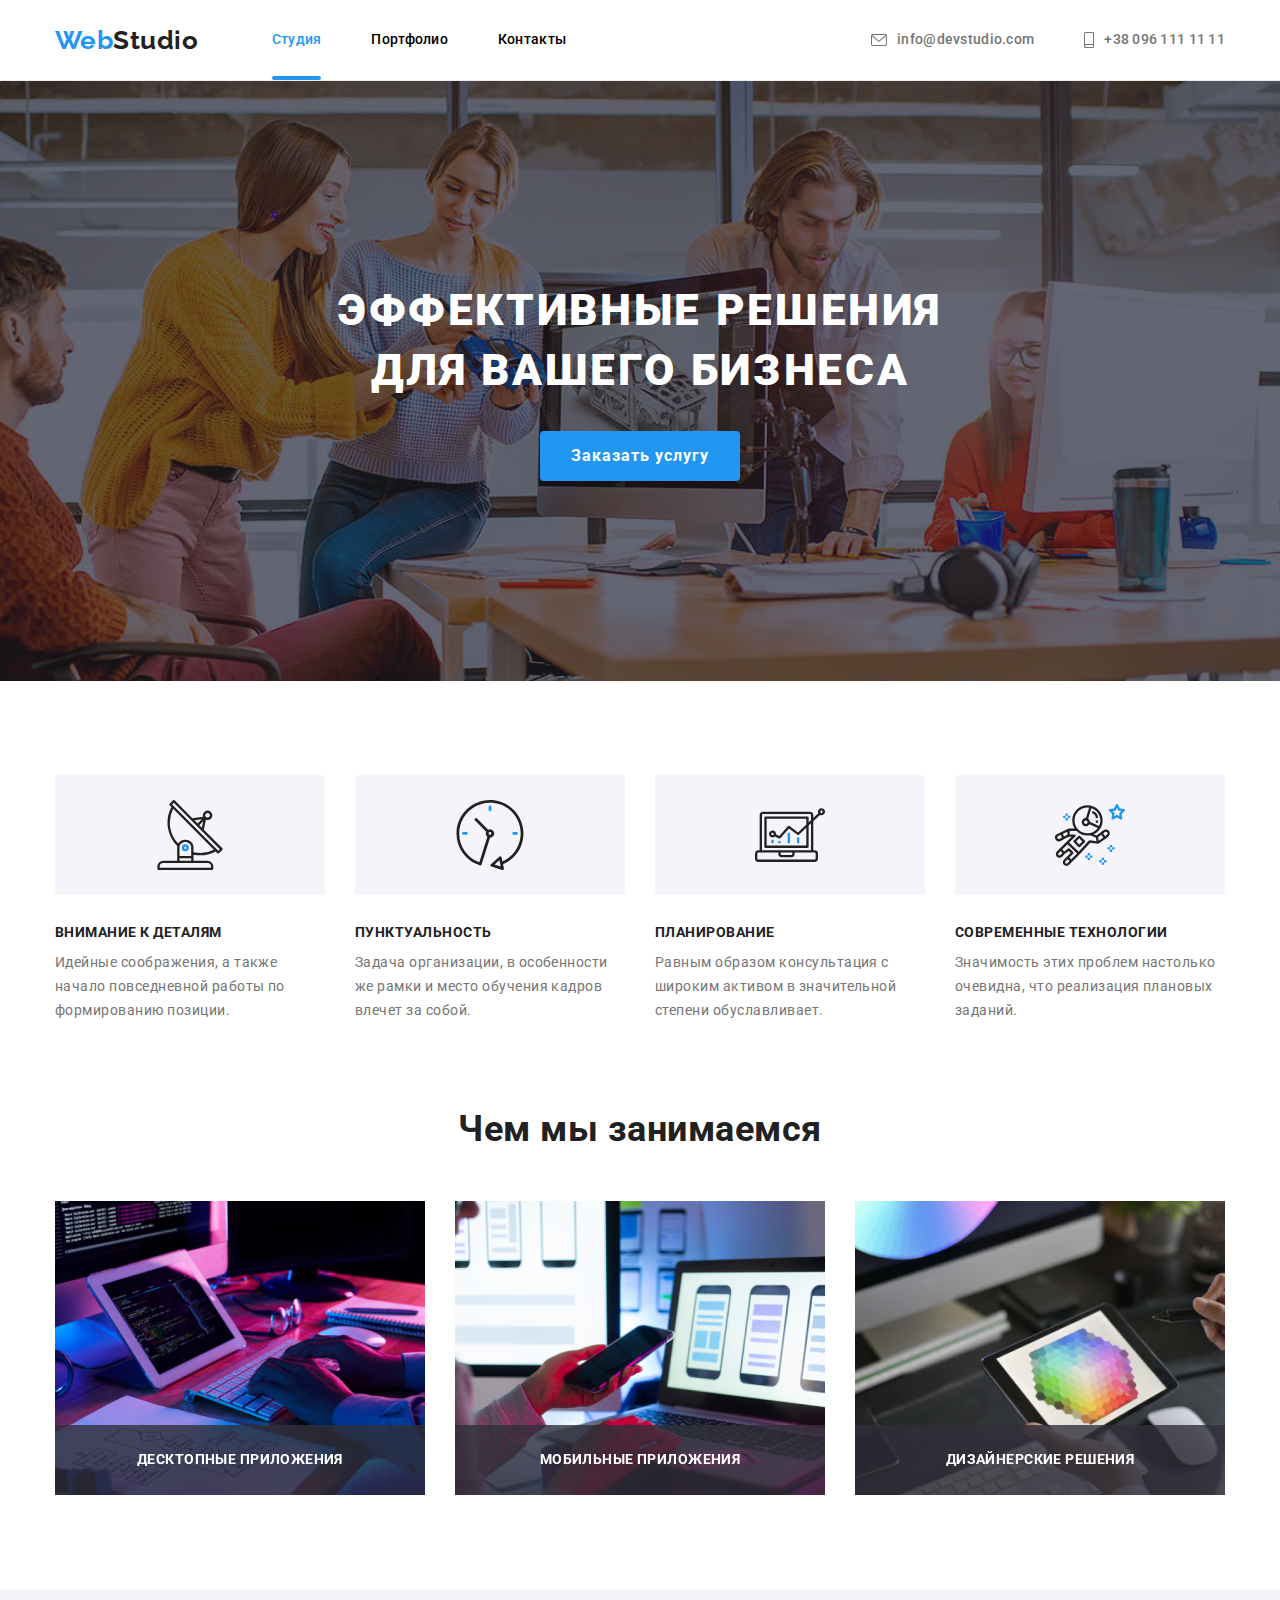
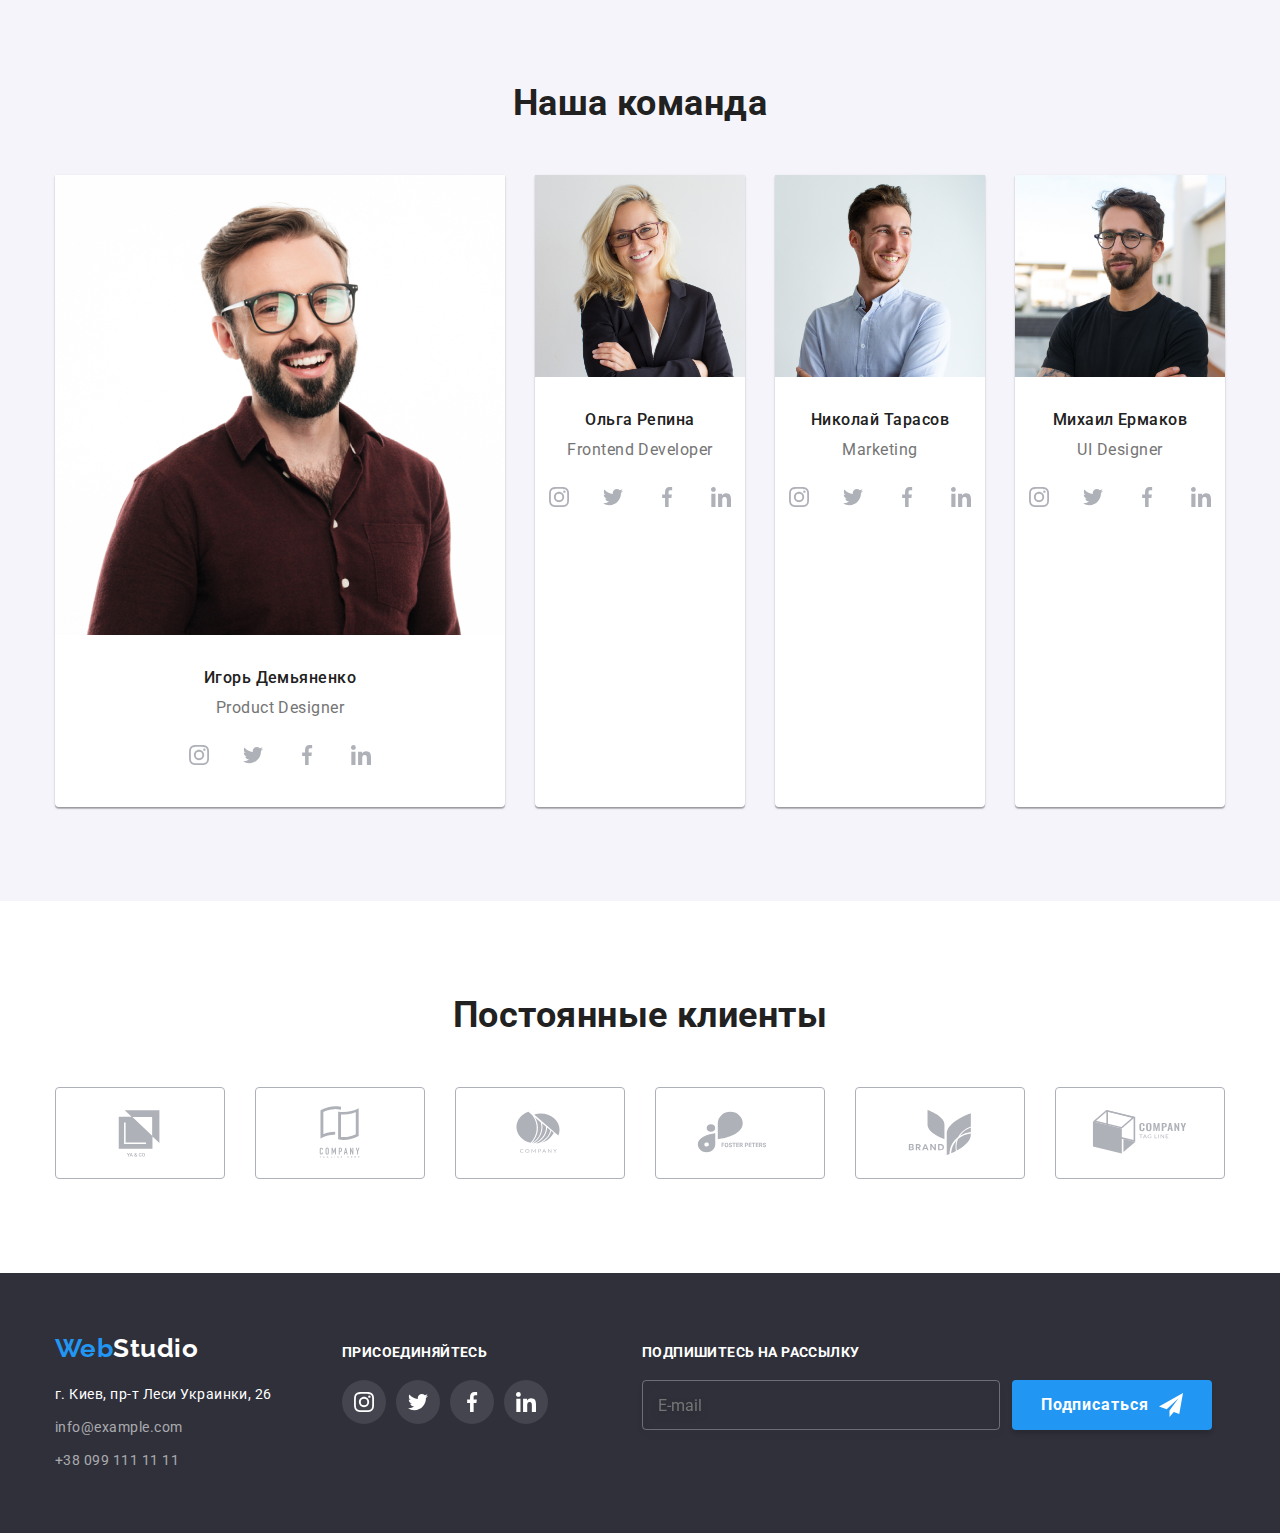
==== commit 7b531423: "sd" ====
--- a/index.html
+++ b/index.html
@@ -186,7 +186,15 @@
                 <h2 class="team__title">Наша команда</h2>
             <ul class="team__list">
                 <li class="team__cards">
-                    <img src="./images/igor-demyanenko.jpg" width="100%" alt="Игорь Демьяненко" />
+                    <img
+                    srcset="./images/igor-demyanenko-270.jpg 270w, 
+                    ./images/igor-demyanenko@2x-270.jpg 270w,
+                    ./images/igor-demyanenko-354.jpg 354w,
+                    ./images/igor-demyanenko@2x-354.jpg 354w,
+                    ./images/igor-demyanenko-450.jpg 450w,
+                    ./images/igor-demyanenko@2x-450.jpg 450w"
+                    sizes="(min-width: 320px) 450px, (min-width: 768px) 354px, (min-width: 1200px) 270px, 100vw"
+                    src="./images/igor-demyanenko-270.jpg" alt="Игорь Демьяненко" />
                     <div class="team__card">
                         <h3 class="team__cards-title">Игорь Демьяненко</h3>
                         <p class="team__cards-text">Product Designer</p>
--- a/css/main.min.css
+++ b/css/main.min.css
@@ -1 +1 @@
-body{font-family:"Roboto";font-weight:400;font-style:normal;letter-spacing:.03em;margin:0}h1,h2,h3,h4,h5,h6,p,ul,li{padding:0;margin:0}.container{margin:0 auto;padding:0 15px}@media screen and (min-width: 480px)and (max-width: 767px){.container{width:480px}}@media screen and (min-width: 768px)and (max-width: 1199px){.container{width:768px}}@media screen and (min-width: 1200px){.container{width:1200px}}.navigation{border-bottom:1px solid #ececec}@media screen and (min-width: 768px){.navigation__container{display:flex}}@media screen and (min-width: 1200px){.navigation__container{justify-content:space-between}}.navigation__container .navigation__wrap{display:flex;align-items:center;justify-content:space-between;min-height:80px}@media screen and (min-width: 768px){.navigation__wrap{display:flex;align-items:center}}.navigation__web{padding:24px 0;color:#2196f3;font-family:"Raleway";font-weight:700;font-size:26px;line-height:1.19;text-decoration:none}.navigation__studio{color:#212121}.navigation__menu-btn{display:inline-flex;z-index:1000;margin:0;padding:0;border:none;background-color:rgba(0,0,0,0)}@media screen and (min-width: 768px){.navigation__menu-btn{display:none}}.navigation__menu-btn:hover,.navigation__menu-btn:focus{color:#2196f3}.navigation__btn-close:hover,.navigation__btn-close:focus,.navigation__btn-menu:hover,.navigation__btn-menu:focus{fill:#2196f3}.navigation__menu-btn .navigation__btn-menu{display:none}.navigation__menu-btn.is-open .navigation__btn-menu{display:block}.navigation__menu-btn.is-open .navigation__btn-close{display:none}@media screen and (max-width: 767px){.navigation__menu{opacity:0;position:fixed;z-index:999;top:0;transform:translateY(100%);left:0;padding-top:48px;width:100%;height:100%;background-color:#fff;transition:transform 250ms cubic-bezier(0.4, 0, 0.2, 1),opacity 250ms cubic-bezier(0.4, 0, 0.2, 1)}.navigation__menu.is-open{opacity:1;transform:translateY(0)}}@media screen and (min-width: 768px){.navigation__menu{display:flex;align-items:center;justify-content:space-between}}@media screen and (min-width: 768px)and (max-width: 1199px){.navigation__menu{padding-left:88px}}@media screen and (min-width: 768px){.navigation__list{display:flex}}@media screen and (max-width: 767px){.navigation__list{padding-bottom:300px}}.navigation__links{list-style:none}@media screen and (max-width: 767px){.navigation__links{padding-left:40px}.navigation__links:not(:last-child){padding-bottom:32px}}@media screen and (min-width: 768px){.navigation__links{position:relative}.navigation__links:not(:last-child){margin-right:50px}}.navigation__link{text-decoration:none;color:var(--text-accent);font-weight:500;font-size:14px;line-height:1.14;letter-spacing:.02em;padding:32px 0;transition:250ms cubic-bezier(0.4, 0, 0.2, 1)}.navigation__link.current{color:#2196f3}.navigation__link:hover,.navigation__link:focus{color:#2196f3}@media screen and (max-width: 767px){.navigation__link{font-size:40px;line-height:1.17}}@media screen and (min-width: 768px){.navigation__link{display:flex;justify-content:center;align-items:center}}@media screen and (min-width: 768px){.current::after{content:"";width:100%;position:absolute;height:4px;left:453px;top:76px;background:#2196f3;border-radius:2px;left:0;bottom:0}}@media screen and (min-width: 1200px){.contacts{display:flex;margin-left:305px;align-items:center;justify-content:center}}@media screen and (min-width: 768px)and (max-width: 1199px){.contacts{margin-left:60px;display:flex;flex-direction:column;padding:21px 0px}}.contacts__tel{list-style:none;padding-left:40px;padding-bottom:32px}@media screen and (min-width: 767px){.contacts__tel{display:none}}@media screen and (max-width: 767px){.contacts__tel-list{font-weight:500;font-size:34px;line-height:1.17;letter-spacing:.02em;color:#2196f3;text-decoration:none}}.contacts__list{list-style:none}@media screen and (min-width: 1200px){.contacts__list:not(:last-child){margin-right:50px}}@media screen and (min-width: 768px)and (max-width: 1199px){.contacts__list:not(:last-child){padding-bottom:10px}}@media screen and (max-width: 767px){.contacts__list.hidden{display:none}}.contacts__links{text-decoration:none;color:#757575;font-weight:500;font-size:14px;line-height:1.14;letter-spacing:.02em;fill:currentColor;transition:250ms cubic-bezier(0.4, 0, 0.2, 1)}.contacts__links:hover,.contacts__links:focus{color:#2196f3;fill:#2196f3}@media screen and (min-width: 768px){.contacts__links{display:flex;align-items:center}}@media screen and (max-width: 767px){.contacts__links{font-size:24px;line-height:1.16;padding-left:40px}}@media screen and (min-width: 1200px){.contacts__links{padding:32px 0}}.contacts__icon{margin-right:10px}@media screen and (max-width: 767px){.contacts__icon{display:none}}.menu__links{display:flex;padding-left:30px;padding-top:64px;padding-bottom:48px}@media screen and (min-width: 767px){.menu__links{display:none}}.menu__links-list{list-style:none}.menu__links-list:not(:last-child){border-right:1px solid rgba(33,33,33,.2);padding-right:10px}.menu__link{text-decoration:none;color:#2196f3;font-size:18px;line-height:1.22;letter-spacing:.02em;padding-left:10px}.hero{background:#2f303a;background-image:linear-gradient(rgba(47, 48, 58, 0.4), rgba(47, 48, 58, 0.4)),url(../images/background-hero.jpg);background-repeat:no-repeat;background-size:cover;background-position:50% 50%;text-align:center;align-items:center;padding-top:118px;padding-bottom:200px;width:100%;height:400px;margin-right:auto;margin-left:auto}@media screen and (max-width: 767px){.hero{width:100%;background-image:linear-gradient(rgba(47, 48, 58, 0.4), rgba(47, 48, 58, 0.4)),url(../images/background-hero.jpg)}}@media screen and (max-width: 767px)and (min-device-pixel-ratio: 2),screen and (max-width: 767px)and (-webkit-min-device-pixel-ratio: 2),screen and (max-width: 767px)and (min-resolution: 192dpi),screen and (max-width: 767px)and (min-resolution: 2dppx){.hero{background-image:inear-gradient(rgba(47, 48, 58, 0.4), rgba(47, 48, 58, 0.4)),url(../images/background-hero.jpg);width:100%}}@media screen and (min-width: 768px)and (max-width: 1199px){.hero{background-image:linear-gradient(rgba(47, 48, 58, 0.4), rgba(47, 48, 58, 0.4)),url(../images/background-hero.jpg)}}@media screen and (min-width: 768px)and (max-width: 1199px)and (min-device-pixel-ratio: 2),screen and (min-width: 768px)and (max-width: 1199px)and (-webkit-min-device-pixel-ratio: 2),screen and (min-width: 768px)and (max-width: 1199px)and (min-resolution: 192dpi),screen and (min-width: 768px)and (max-width: 1199px)and (min-resolution: 2dppx){.hero{background-image:inear-gradient(rgba(47, 48, 58, 0.4), rgba(47, 48, 58, 0.4)),url(../images/background-hero.jpg)}}@media screen and (min-width: 1200px){.hero{padding-top:200px;height:600px;max-width:1600px;text-align:center}}@media screen and (min-width: 1200px)and (min-device-pixel-ratio: 2),screen and (min-width: 1200px)and (-webkit-min-device-pixel-ratio: 2),screen and (min-width: 1200px)and (min-resolution: 192dpi),screen and (min-width: 1200px)and (min-resolution: 2dppx){.hero{background-image:linear-gradient(rgba(47, 48, 58, 0.4), rgba(47, 48, 58, 0.4)),url(../images/background-hero.jpg)}}.hero__title{color:#fff;font-weight:900;letter-spacing:.06em;text-transform:uppercase;text-align:center;margin-bottom:30px;margin-top:0;margin-left:auto;margin-right:auto}@media screen and (min-width: 320px)and (max-width: 479px){.hero__title{display:block;width:290px}}@media screen and (max-width: 1199px){.hero__title{font-size:26px;line-height:1.61}}@media screen and (min-width: 1200px){.hero__title{width:696px;font-size:44px;line-height:1.36}}.hero__container{display:flex;flex-direction:column;align-items:center}.hero__button{width:200px;height:50px;background:#2196f3;color:#fff;box-shadow:0px 4px 4px rgba(0,0,0,.15);border-radius:4px;border:none;cursor:pointer;font-weight:700;font-size:16px;line-height:1.87;letter-spacing:.06em;font-family:"Roboto";font-style:normal;transition:250ms cubic-bezier(0.4, 0, 0.2, 1)}.hero__button:hover,.hero__button:focus{background:#188ce8}.backdrop{position:fixed;width:100%;height:100%;background:rgba(0,0,0,.2);top:0;left:0;opacity:1;transition:250ms cubic-bezier(0.4, 0, 0.2, 1)}.modal{position:absolute;top:50%;left:50%;transform:translate(-50%, -50%) scale(1);background-color:#fff;transition:250ms cubic-bezier(0.4, 0, 0.2, 1);border-radius:4px}@media screen and (max-width: 1199px){.modal{min-width:450px;min-height:609px}}@media screen and (min-width: 1200px){.modal{min-width:528px;min-height:581px}}.form{display:flex;flex-direction:column;padding:40px;align-items:center}.form__title{font-weight:700;font-size:20px;line-height:1.15;text-align:center;letter-spacing:.03em;color:#212121;margin-bottom:12px}@media screen and (max-width: 1199px){.form__title{width:370px}}.form__label{display:flex;flex-direction:column;align-items:flex-start;position:relative;font-weight:400;font-size:12px;line-height:1.16;letter-spacing:.01em;color:#757575;margin-bottom:10px}.form__label-area{display:flex;flex-direction:column;align-items:flex-start;margin-bottom:20px;font-weight:400;font-size:12px;line-height:1.16;letter-spacing:.01em;color:#757575}.form__textarea{height:120px;resize:none;border:1px solid rgba(33,33,33,.2);border-radius:4px;margin-top:4px;padding-left:16px;padding-top:12px}.form__textarea::placeholder{color:rgba(117,117,117,.5)}@media screen and (max-width: 1199px){.form__textarea{width:370px}}@media screen and (min-width: 1200px){.form__textarea{width:448px}}.form__label-terms{display:flex;align-items:center;justify-content:center;margin-bottom:30px;font-weight:400;line-height:1.71;letter-spacing:.03em;color:#757575}@media screen and (max-width: 1199px){.form__label-terms{font-size:12px}}@media screen and (min-width: 1200px){.form__label-terms{font-size:14px}}.form__input{border:1px solid rgba(33,33,33,.2);border-radius:4px;padding:12px;padding-left:46px;margin-top:4px;transition:250ms cubic-bezier(0.4, 0, 0.2, 1)}.form__input:hover,.form__input:focus{border-color:#2196f3}@media screen and (max-width: 1199px){.form__input{min-width:370px}}@media screen and (min-width: 1200px){.form__input{width:448px;height:40px}}.form__input-label{position:absolute;left:15px;bottom:20%;transition:250ms cubic-bezier(0.4, 0, 0.2, 1)}.form__input:hover+.form__input-label,.form__input:focus+.form__input-label{fill:#2196f3}.form__input-terms{appearance:none;font-weight:400;font-size:14px;line-height:1.71;letter-spacing:.03em;color:#757575;margin-right:8px}.form__input-terms:checked+.form__checkbox-icon{background-color:#188ce8;border:none;width:16px;height:16px}.form__checkbox-icon{display:flex;justify-content:center;align-items:center;width:16px;height:16px;border:2px solid #212121;border-radius:3px;margin-right:7px}@media screen and (max-width: 1199px){.form__terms-text{min-width:232px}}.form__terms-link{color:#2196f3;padding-left:5px}@media screen and (max-width: 1199px){.form__terms-link{min-width:115px}}.form__modal-btn{display:flex;justify-content:center;align-items:center;padding:0;width:200px;height:50px;background:#2196f3;box-shadow:0px 4px 4px rgba(0,0,0,.15);border-radius:4px;border:none;font-weight:700;font-size:16px;line-height:1.87;letter-spacing:.06em;color:#fff;transition:250ms cubic-bezier(0.4, 0, 0.2, 1)}.form__modal-btn:hover,.form__modal-btn:focus{background-color:#188ce8}.backdrop.is-hidden{opacity:0;pointer-events:none}.backdrop.is-hidden .modal{transform:translate(-50%, -50%) scale(0.8)}.modal__close-btn{position:absolute;width:30px;height:30px;display:flex;justify-content:center;align-items:center;background:rgba(0,0,0,0);border-radius:50%;border:1px solid rgba(0,0,0,.1);right:8px;top:8px;cursor:pointer;padding:0}.modal__close-btn:hover,.modal__close-btn:focus{fill:#2196f3}.features__hidden-text{display:none}@media screen and (max-width: 1199px){.features{padding-bottom:60px;padding-top:60px}}@media screen and (min-width: 1200px){.features{padding-bottom:94px;padding-top:94px}}.features__head{display:flex;justify-content:center;flex-wrap:wrap}.features__icon-antenna,.features__icon-clock,.features__icon-diagram,.features__icon-astronaut{display:flex;margin:25px auto}.features__list{list-style:none;width:270px;height:120px;background:#f5f4fa;margin-bottom:94px;border-radius:4px}@media screen and (max-width: 767px){.features__list{width:100%;margin-bottom:136px}}@media screen and (min-width: 768px)and (max-width: 1199px){.features__list{width:354px;margin-bottom:160px}.features__list:nth-child(2n+1){margin-right:30px}}@media screen and (min-width: 1200px){.features__list:not(:last-child){margin-right:30px}}.features__title{margin-bottom:10px;padding-top:30px;color:#212121;font-weight:700;font-size:14px;line-height:1.14;text-transform:uppercase}@media screen and (max-width: 767px){.features__title{text-align:center}}.features__text{width:270px;color:#757575;font-weight:400;font-size:14px;line-height:1.71}@media screen and (max-width: 767px){.features__text{width:100%}}@media screen and (min-width: 768px)and (max-width: 1199px){.features__text{width:100%}}.work{padding-bottom:94px;padding-top:94px}@media screen and (max-width: 1199px){.work{display:none}}.work__container{display:flex;flex-direction:column;align-items:center}.work__examples{position:relative;display:flex}.work__examples:not(:last-child){margin-right:30px}.work__text{position:absolute;display:flex;bottom:0;width:370px;height:70px;background:rgba(47,48,58,.8);justify-content:center;align-items:center;font-weight:700;font-size:14px;line-height:1.14;letter-spacing:.03em;text-transform:uppercase;color:#fff}.work__title{margin-bottom:50px;font-weight:700;font-size:36px;line-height:1.16;color:#212121}.work__list{display:flex;list-style:none}.team{background:#f5f4fa}@media screen and (max-width: 1199px){.team{padding-top:60px;padding-bottom:60px}}@media screen and (min-width: 1200px){.team{padding-top:94px;padding-bottom:94px}}.team__container{display:flex;flex-direction:column;align-items:center}.team__title{margin-bottom:50px;color:#212121;font-weight:700}@media screen and (max-width: 1199px){.team__title{font-size:28px;line-height:1.17}}@media screen and (min-width: 1200px){.team__title{font-size:36px;line-height:1.16}}.team__cards{text-align:center;background:#fff;box-shadow:0px 1px 3px rgba(0,0,0,.12),0px 1px 1px rgba(0,0,0,.14),0px 2px 1px rgba(0,0,0,.2);border-radius:0px 0px 4px 4px}@media screen and (max-width: 767px){.team__cards{margin-bottom:30px}}@media screen and (min-width: 768px)and (max-width: 1199px){.team__cards{width:calc((100% - 30px)/2)}.team__cards:nth-child(2n+1){margin-right:30px}.team__cards:nth-child(-n+2){margin-bottom:30px}}@media screen and (min-width: 1200px){.team__cards:not(:last-child){margin-right:30px}}.team__list{list-style:none}@media screen and (max-width: 767px){.team__list{width:100%}}@media screen and (min-width: 768px)and (max-width: 1199px){.team__list{display:flex;flex-wrap:wrap}}@media screen and (min-width: 1200px){.team__list{display:flex}}.team__card{padding-top:30px;padding-bottom:30px}.team__cards-title{margin-bottom:10px;font-weight:500;font-size:16px;line-height:1.18;color:#212121}.team__cards-text{font-weight:400;font-size:16px;line-height:19px;color:#757575;margin-bottom:16px}.team__icon-head{display:flex;justify-content:center}.team__icon-list{list-style:none}.team__icon-list:not(:last-child){margin-right:10px}.team__icon-link{display:flex;justify-content:center;align-items:center;height:44px;width:44px;border-radius:50%;fill:#afb1b8;transition:250ms cubic-bezier(0.4, 0, 0.2, 1)}.team__icon-link:hover,.team__icon-link:focus{background:#2196f3;fill:#fff}@media screen and (max-width: 1199px){.clients{padding:60px 0}}@media screen and (min-width: 1200px){.clients{padding:94px 0}}.clients__title{list-style:none}@media screen and (max-width: 767px){.clients__title{flex-basis:calc((100% - 30px)/2)}.clients__title:nth-child(-n+4){margin-bottom:30px}}@media screen and (min-width: 768px){.clients__title{flex-basis:calc((100% - 60px)/3)}.clients__title:nth-child(-n+3){margin-bottom:30px}}@media screen and (min-width: 1200px){.clients__title:not(:last-child){margin-right:30px}}.clients__link{border:1px solid #afb1b8;border-radius:4px;fill:#afb1b8;cursor:pointer;display:flex;justify-content:center;width:170px;height:92px;align-items:center;transition:250ms cubic-bezier(0.4, 0, 0.2, 1)}.clients__link:hover,.clients__link:focus{fill:#2196f3;border-color:#2196f3}@media screen and (max-width: 1199px){.clients__link{width:100%}}.clients__list{display:flex;justify-content:center}@media screen and (max-width: 1199px){.clients__list{display:flex;flex-wrap:wrap;column-gap:30px}}.clients__text{justify-content:center;display:flex;margin-bottom:50px;font-weight:700;color:#212121}@media screen and (max-width: 1199px){.clients__text{font-size:28px;line-height:1.17}}@media screen and (min-width: 1200px){.clients__text{font-size:36px;line-height:1.16}}footer{background:#2f303a;padding-top:60px;padding-bottom:60px}@media screen and (max-width: 767px){.footer__all{display:flex;flex-direction:column;align-items:center}}@media screen and (min-width: 768px)and (max-width: 1199px){.footer__all{display:flex;flex-wrap:wrap;justify-content:center}}@media screen and (min-width: 1200px){.footer__all{display:flex;align-items:baseline}}.footer__container{display:flex;flex-direction:column;align-items:center}@media screen and (max-width: 767px){.footer__container{margin-bottom:60px}}@media screen and (min-width: 768px)and (max-width: 1199px){.footer__container{margin-left:auto;margin-right:auto}}@media screen and (min-width: 1200px){.footer__container{margin-right:70px}}.footer__web{display:block;margin-bottom:20px;color:#2196f3;text-decoration:none;font-family:"Raleway";font-style:normal;font-weight:700}@media screen and (max-width: 1199px){.footer__web{font-size:24px;line-height:1.16}}@media screen and (min-width: 1200px){.footer__web{font-size:26px;line-height:1.19}}.footer__studio{color:#fff}.footer__list{list-style:none}@media screen and (max-width: 1199px){.footer__list{display:flex;flex-direction:column;align-items:center}}.footer__links:not(:last-child){margin-bottom:9px}.footer__link{text-decoration:none;color:rgba(255,255,255,.6);font-family:"Roboto";font-style:normal;font-weight:400;font-size:14px;line-height:1.71;transition:250ms cubic-bezier(0.4, 0, 0.2, 1)}.footer__link:hover,.footer__link:focus{color:#fff}.footer__link-white{text-decoration:none;color:#fff;font-family:"Roboto";font-style:normal;font-weight:400;font-size:14px;line-height:1.71}.footer__icons{display:flex;flex-direction:column;align-items:center}@media screen and (max-width: 767px){.footer__icons{margin-bottom:60px}}@media screen and (min-width: 768px)and (max-width: 1199px){.footer__icons{margin-left:auto;margin-right:auto}}@media screen and (min-width: 1200px){.footer__icons{margin-right:94px}}.footer__icon-title{font-weight:700;font-size:14px;line-height:16px;letter-spacing:.03em;text-transform:uppercase;color:#fff;margin-bottom:20px}.footer__icon-list{list-style:none;display:flex}.footer__icon-wrap:not(:last-child){margin-right:10px}.footer__icon-link:hover,.footer__icon-link :focus,.footer__icon-link:hover,.footer__icon-link :focus{background:#2196f3}.footer__icon-link{display:flex;justify-content:center;align-items:center;height:44px;width:44px;border-radius:50%;background:rgba(255,255,255,.1);transition:250ms cubic-bezier(0.4, 0, 0.2, 1)}.footer__form-wrap{display:flex;flex-direction:column;justify-content:center}@media screen and (max-width: 767px){.footer__form-wrap{width:100%}}@media screen and (min-width: 768px)and (max-width: 1199px){.footer__form-wrap{margin-top:60px;width:450px}}@media screen and (max-width: 767px){.footer__form{display:flex;flex-direction:column;justify-content:center}}@media screen and (min-width: 768px)and (max-width: 1199px){.footer__form{margin-left:auto;margin-right:auto}}@media screen and (min-width: 1200px){.footer__form{display:flex;align-items:flex-end}}.footer__form-label{display:flex;flex-direction:column}@media screen and (max-width: 767px){.footer__form-label{align-items:center}}@media screen and (min-width: 1200px){.footer__form-label{padding-right:12px}}.footer__label-text{font-weight:700;font-size:14px;line-height:1.14;letter-spacing:.03em;text-transform:uppercase;color:#fff;padding-bottom:20px}@media screen and (min-width: 768px)and (max-width: 1199px){.footer__label-text{margin-left:auto;margin-right:auto}}.footer__form-input{width:358px;height:50px;border:1px solid rgba(255,255,255,.3);filter:drop-shadow(0px 4px 4px rgba(0, 0, 0, 0.15));border-radius:4px;background:none;color:#fff;padding-left:16px;padding:15px}@media screen and (max-width: 767px){.footer__form-input{width:100%;margin-bottom:20px}}@media screen and (min-width: 768px)and (max-width: 1199px){.footer__form-input{margin-bottom:20px}}.footer__form-btn{display:flex;align-items:center;justify-content:center;width:200px;height:50px;background:#2196f3;box-shadow:0px 4px 4px rgba(0,0,0,.15);border-radius:4px;border:none;cursor:pointer;font-weight:700;font-size:16px;line-height:30px;letter-spacing:.06em;color:#fff;padding:0;transition:250ms cubic-bezier(0.4, 0, 0.2, 1)}.footer__form-btn:hover,.footer__form-btn:focus{background:#188ce8}@media screen and (max-width: 1199px){.footer__form-btn{margin-left:auto;margin-right:auto}}.footer__icon-send{margin-left:10px}@media screen and (max-width: 1199px){.portfolio{padding-top:60px;padding-bottom:60px}}@media screen and (min-width: 1200px){.portfolio{padding-top:94px;padding-bottom:94px}}.filters__list{display:flex;margin-bottom:50px;list-style:none}@media screen and (max-width: 767px){.filters__list{flex-wrap:wrap}}@media screen and (min-width: 768px){.filters__list{justify-content:center}}.filters__buttons:not(:last-child){margin-right:8px}@media screen and (max-width: 767px){.filters__buttons:nth-child(-n+3){margin-bottom:15px}}.filters__btn{padding:6px 22px 6px 22px;height:38px;background:#f5f4fa;border:none;font-weight:500;font-size:16px;line-height:1.62;color:#212121;border-radius:4px;font-family:"Roboto";font-style:normal;cursor:pointer;transition:250ms cubic-bezier(0.4, 0, 0.2, 1)}.filters__btn:hover,.filters__btn:focus{background:#2196f3;box-shadow:0px 3px 1px rgba(0,0,0,.1),0px 1px 2px rgba(0,0,0,.08),0px 2px 2px rgba(0,0,0,.12);color:#fff}.project__list{display:flex;flex-wrap:wrap;justify-content:center;list-style:none}@media screen and (min-width: 768px)and (max-width: 1199px){.project__list{column-gap:20px;row-gap:20px;justify-content:space-between}}.project__items{width:370px;min-height:404px;background:#fff;border-left:1px solid #eee;border-right:1px solid #eee;border-bottom:1px solid #eee}.project__items:hover,.project__items:focus{border:1px solid #eee;box-shadow:0px 1px 1px rgba(0,0,0,.12),0px 4px 4px rgba(0,0,0,.06),1px 4px 6px rgba(0,0,0,.16);cursor:pointer}@media screen and (max-width: 767px){.project__items{width:100%}.project__items:not(:last-child){margin-bottom:30px}}@media screen and (min-width: 768px)and (max-width: 1199px){.project__items{flex-basis:calc((100% - 30px)/2)}}@media screen and (min-width: 1200px){.project__items{margin-right:30px}.project__items:nth-child(3n){margin-right:0px}.project__items:nth-child(-n+6){margin-bottom:30px}}.project__items:hover .project__overlay{transform:translateY(0)}.project__animation{position:relative;overflow:hidden}.project__overlay{display:flex;align-items:center;position:absolute;top:0;left:0;width:100%;height:100%;background:rgba(33,150,243,.9);transform:translateY(100%);transition:250ms cubic-bezier(0.4, 0, 0.2, 1);font-weight:400;font-size:18px;line-height:1.55;letter-spacing:.03em;color:#fff;padding-left:24px;padding-right:24px}.project__item{padding-top:20px;padding-left:24px;padding-bottom:20px;padding:20px auto 4px 24px}.project__title{margin-bottom:4px;font-weight:700;font-size:18px;line-height:2;color:#212121}.project__text{font-size:16px;line-height:30px;color:#757575}/*# sourceMappingURL=main.min.css.map */+body{font-family:"Roboto";font-weight:400;font-style:normal;letter-spacing:.03em;margin:0}h1,h2,h3,h4,h5,h6,p,ul,li{padding:0;margin:0}.container{margin:0 auto;padding:0 15px}@media screen and (min-width: 480px)and (max-width: 767px){.container{width:480px}}@media screen and (min-width: 768px)and (max-width: 1199px){.container{width:768px}}@media screen and (min-width: 1200px){.container{width:1200px}}.navigation{border-bottom:1px solid #ececec}@media screen and (max-width: 767px){.navigation__container{min-width:320px}}@media screen and (min-width: 768px){.navigation__container{display:flex}}@media screen and (min-width: 1200px){.navigation__container{justify-content:space-between}}.navigation__container .navigation__wrap{display:flex;align-items:center;justify-content:space-between}@media screen and (min-width: 768px){.navigation__wrap{display:flex;align-items:center}}.navigation__web{color:#2196f3;font-family:"Raleway";font-weight:700;font-size:26px;line-height:1.19;text-decoration:none}@media screen and (max-width: 767px){.navigation__web{padding:16px 0}}@media screen and (min-width: 768px)and (max-width: 1199px){.navigation__web{padding:26px 0}}@media screen and (min-width: 1200px){.navigation__web{padding:24px 0}}.navigation__studio{color:#212121}.navigation__menu-btn{display:inline-flex;z-index:1000;margin:0;padding:0;border:none;background-color:rgba(0,0,0,0)}@media screen and (min-width: 768px){.navigation__menu-btn{display:none}}.navigation__menu-btn:hover,.navigation__menu-btn:focus{color:#2196f3}.navigation__btn-close:hover,.navigation__btn-close:focus,.navigation__btn-menu:hover,.navigation__btn-menu:focus{fill:#2196f3}.navigation__menu-btn .navigation__btn-menu{display:none}.navigation__menu-btn.is-open .navigation__btn-menu{display:block}.navigation__menu-btn.is-open .navigation__btn-close{display:none}.navigation__menu{display:flex;justify-content:space-between}@media screen and (max-width: 767px){.navigation__menu{opacity:0;position:fixed;z-index:999;top:0;transform:translateY(100%);left:0;padding-top:48px;width:100%;height:100%;background-color:#fff;transition:transform 250ms cubic-bezier(0.4, 0, 0.2, 1),opacity 250ms cubic-bezier(0.4, 0, 0.2, 1)}.navigation__menu.is-open{opacity:1;transform:translateY(0)}}@media screen and (max-width: 767px){.navigation__menu{flex-direction:column}}@media screen and (min-width: 768px){.navigation__menu{align-items:center}}@media screen and (min-width: 768px)and (max-width: 1199px){.navigation__menu{padding-left:88px}}@media screen and (min-width: 768px){.navigation__list{display:flex}}.navigation__links{list-style:none}@media screen and (max-width: 767px){.navigation__links{padding-left:40px}.navigation__links:not(:last-child){padding-bottom:32px}}@media screen and (min-width: 768px){.navigation__links{position:relative}.navigation__links:not(:last-child){margin-right:50px}}.navigation__link{text-decoration:none;color:var(--text-accent);font-weight:500;font-size:14px;line-height:1.14;letter-spacing:.02em;padding:32px 0;transition:250ms cubic-bezier(0.4, 0, 0.2, 1)}.navigation__link.current{color:#2196f3}.navigation__link:hover,.navigation__link:focus{color:#2196f3}@media screen and (max-width: 767px){.navigation__link{font-size:40px;line-height:1.17}}@media screen and (min-width: 768px){.navigation__link{display:flex;justify-content:center;align-items:center}}@media screen and (min-width: 768px){.current::after{content:"";width:100%;position:absolute;height:4px;left:453px;top:76px;background:#2196f3;border-radius:2px;left:0;bottom:0}}@media screen and (min-width: 1200px){.contacts{display:flex;margin-left:305px;align-items:center;justify-content:center}}@media screen and (min-width: 768px)and (max-width: 1199px){.contacts{margin-left:60px;display:flex;flex-direction:column;padding:21px 0px}}.contacts__tel{list-style:none;padding-left:40px;padding-bottom:32px}@media screen and (min-width: 767px){.contacts__tel{display:none}}@media screen and (max-width: 767px){.contacts__tel-list{font-weight:500;font-size:34px;line-height:1.17;letter-spacing:.02em;color:#2196f3;text-decoration:none}}.contacts__list{list-style:none}@media screen and (min-width: 1200px){.contacts__list:not(:last-child){margin-right:50px}}@media screen and (min-width: 768px)and (max-width: 1199px){.contacts__list:not(:last-child){padding-bottom:10px}}@media screen and (max-width: 767px){.contacts__list.hidden{display:none}}.contacts__links{text-decoration:none;color:#757575;font-weight:500;font-size:14px;line-height:1.14;letter-spacing:.02em;fill:currentColor;transition:250ms cubic-bezier(0.4, 0, 0.2, 1)}.contacts__links:hover,.contacts__links:focus{color:#2196f3;fill:#2196f3}@media screen and (min-width: 768px){.contacts__links{display:flex;align-items:center}}@media screen and (max-width: 767px){.contacts__links{font-size:24px;line-height:1.16;padding-left:40px}}@media screen and (min-width: 1200px){.contacts__links{padding:32px 0}}.contacts__icon{margin-right:10px}@media screen and (max-width: 767px){.contacts__icon{display:none}}.menu__links{display:flex;padding-left:30px;padding-bottom:48px}@media screen and (max-width: 767px){.menu__links{margin-top:10%}}@media screen and (max-width: 410px){.menu__links{flex-wrap:wrap}}@media screen and (min-width: 767px){.menu__links{display:none}}.menu__links-list{list-style:none}.menu__links-list:not(:last-child){border-right:1px solid rgba(33,33,33,.2);padding-right:10px}.menu__link{text-decoration:none;color:#2196f3;font-size:18px;line-height:1.22;letter-spacing:.02em;padding-left:10px}.hero{background:#2f303a;background-repeat:no-repeat;background-size:cover;background-position:50% 50%;text-align:center;align-items:center;padding-top:118px;padding-bottom:200px;width:100%;height:400px;margin-right:auto;margin-left:auto}@media screen and (max-width: 767px){.hero{width:100%;background-image:linear-gradient(rgba(47, 48, 58, 0.4), rgba(47, 48, 58, 0.4)),url(../images/background-hero-480.jpg)}}@media screen and (max-width: 767px)and (min-device-pixel-ratio: 2),screen and (max-width: 767px)and (-webkit-min-device-pixel-ratio: 2),screen and (max-width: 767px)and (min-resolution: 192dpi),screen and (max-width: 767px)and (min-resolution: 2dppx){.hero{background-image:inear-gradient(rgba(47, 48, 58, 0.4), rgba(47, 48, 58, 0.4)),url(../images/background-hero@2x-480.jpg);width:100%}}@media screen and (min-width: 768px)and (max-width: 1199px){.hero{background-image:linear-gradient(rgba(47, 48, 58, 0.4), rgba(47, 48, 58, 0.4)),url(../images/background-hero-768.jpg)}}@media screen and (min-width: 768px)and (max-width: 1199px)and (min-device-pixel-ratio: 2),screen and (min-width: 768px)and (max-width: 1199px)and (-webkit-min-device-pixel-ratio: 2),screen and (min-width: 768px)and (max-width: 1199px)and (min-resolution: 192dpi),screen and (min-width: 768px)and (max-width: 1199px)and (min-resolution: 2dppx){.hero{background-image:inear-gradient(rgba(47, 48, 58, 0.4), rgba(47, 48, 58, 0.4)),url(../images/background-hero@2x-768.jpg)}}@media screen and (min-width: 1200px){.hero{padding-top:200px;height:600px;max-width:1600px;text-align:center;background-image:linear-gradient(rgba(47, 48, 58, 0.4), rgba(47, 48, 58, 0.4)),url(../images/background-hero-1600.jpg)}}@media screen and (min-width: 1200px)and (min-device-pixel-ratio: 2),screen and (min-width: 1200px)and (-webkit-min-device-pixel-ratio: 2),screen and (min-width: 1200px)and (min-resolution: 192dpi),screen and (min-width: 1200px)and (min-resolution: 2dppx){.hero{background-image:linear-gradient(rgba(47, 48, 58, 0.4), rgba(47, 48, 58, 0.4)),url(../images/background-hero@2x-1600.jpg)}}.hero__title{color:#fff;font-weight:900;letter-spacing:.06em;text-transform:uppercase;text-align:center;margin-bottom:30px;margin-top:0;margin-left:auto;margin-right:auto}@media screen and (min-width: 320px)and (max-width: 479px){.hero__title{display:block;width:290px}}@media screen and (max-width: 1199px){.hero__title{font-size:26px;line-height:1.61;width:360px}}@media screen and (min-width: 1200px){.hero__title{width:696px;font-size:44px;line-height:1.36}}.hero__container{display:flex;flex-direction:column;align-items:center}.hero__button{width:200px;height:50px;background:#2196f3;color:#fff;box-shadow:0px 4px 4px rgba(0,0,0,.15);border-radius:4px;border:none;cursor:pointer;font-weight:700;font-size:16px;line-height:1.87;letter-spacing:.06em;font-family:"Roboto";font-style:normal;transition:250ms cubic-bezier(0.4, 0, 0.2, 1)}.hero__button:hover,.hero__button:focus{background:#188ce8}.backdrop{position:fixed;width:100%;height:100%;background:rgba(0,0,0,.2);top:0;left:0;opacity:1;transition:250ms cubic-bezier(0.4, 0, 0.2, 1)}.modal{position:absolute;top:50%;left:50%;transform:translate(-50%, -50%) scale(1);background-color:#fff;transition:250ms cubic-bezier(0.4, 0, 0.2, 1);border-radius:4px}@media screen and (max-width: 479px){.modal{width:calc(100% - 30px)}}@media screen and (min-width: 480px)and (max-width: 1199px){.modal{min-width:450px;min-height:609px}}@media screen and (min-width: 1200px){.modal{min-width:528px;min-height:581px}}.form{display:flex;flex-direction:column;padding:40px;align-items:center}.form__title{font-weight:700;font-size:20px;line-height:1.15;text-align:center;letter-spacing:.03em;color:#212121;margin-bottom:12px}@media screen and (max-width: 1199px){.form__title{width:370px}}.form__label{display:flex;flex-direction:column;align-items:flex-start;position:relative;font-weight:400;font-size:12px;line-height:1.16;letter-spacing:.01em;color:#757575;margin-bottom:10px}.form__label-area{display:flex;flex-direction:column;align-items:flex-start;margin-bottom:20px;font-weight:400;font-size:12px;line-height:1.16;letter-spacing:.01em;color:#757575}.form__textarea{height:120px;resize:none;border:1px solid rgba(33,33,33,.2);border-radius:4px;margin-top:4px;padding-left:16px;padding-top:12px}.form__textarea::placeholder{color:rgba(117,117,117,.5)}@media screen and (max-width: 1199px){.form__textarea{width:370px}}@media screen and (min-width: 1200px){.form__textarea{width:448px}}.form__label-terms{display:flex;align-items:center;justify-content:center;margin-bottom:30px;font-weight:400;line-height:1.71;letter-spacing:.03em;color:#757575}@media screen and (max-width: 1199px){.form__label-terms{font-size:12px}}@media screen and (min-width: 1200px){.form__label-terms{font-size:14px}}.form__input{border:1px solid rgba(33,33,33,.2);border-radius:4px;padding:12px;padding-left:46px;margin-top:4px;transition:250ms cubic-bezier(0.4, 0, 0.2, 1)}.form__input:hover,.form__input:focus{border-color:#2196f3}@media screen and (max-width: 1199px){.form__input{min-width:370px}}@media screen and (min-width: 1200px){.form__input{width:448px;height:40px}}.form__input-label{position:absolute;left:15px;bottom:20%;transition:250ms cubic-bezier(0.4, 0, 0.2, 1)}.form__input:hover+.form__input-label,.form__input:focus+.form__input-label{fill:#2196f3}.form__input-terms{appearance:none;font-weight:400;font-size:14px;line-height:1.71;letter-spacing:.03em;color:#757575;margin-right:8px}.form__input-terms:checked+.form__checkbox-icon{background-color:#188ce8;border:none;width:16px;height:16px}.form__checkbox-icon{display:flex;justify-content:center;align-items:center;width:16px;height:16px;border:2px solid #212121;border-radius:3px;margin-right:7px}@media screen and (max-width: 1199px){.form__terms-text{min-width:232px}}.form__terms-link{color:#2196f3;padding-left:5px}@media screen and (max-width: 1199px){.form__terms-link{min-width:115px}}.form__modal-btn{display:flex;justify-content:center;align-items:center;padding:0;width:200px;height:50px;background:#2196f3;box-shadow:0px 4px 4px rgba(0,0,0,.15);border-radius:4px;border:none;font-weight:700;font-size:16px;line-height:1.87;letter-spacing:.06em;color:#fff;transition:250ms cubic-bezier(0.4, 0, 0.2, 1)}.form__modal-btn:hover,.form__modal-btn:focus{background-color:#188ce8}.backdrop.is-hidden{opacity:0;pointer-events:none}.backdrop.is-hidden .modal{transform:translate(-50%, -50%) scale(0.8)}.modal__close-btn{position:absolute;width:30px;height:30px;display:flex;justify-content:center;align-items:center;background:rgba(0,0,0,0);border-radius:50%;border:1px solid rgba(0,0,0,.1);right:8px;top:8px;cursor:pointer;padding:0}.modal__close-btn:hover,.modal__close-btn:focus{fill:#2196f3}.features__hidden-text{display:none}@media screen and (max-width: 1199px){.features{padding-top:60px}}@media screen and (min-width: 1200px){.features{padding-top:94px}}.features__head{display:flex;justify-content:center;flex-wrap:wrap}.features__icon-antenna,.features__icon-clock,.features__icon-diagram,.features__icon-astronaut{display:flex;margin:25px auto}.features__list{list-style:none;width:270px;height:120px;background:#f5f4fa;margin-bottom:120px;border-radius:4px}@media screen and (max-width: 767px){.features__list{width:100%;margin-bottom:136px}}@media screen and (min-width: 768px)and (max-width: 1199px){.features__list{width:354px;margin-bottom:160px}.features__list:nth-child(2n+1){margin-right:30px}}@media screen and (min-width: 1200px){.features__list:not(:last-child){margin-right:30px}}.features__title{margin-bottom:10px;padding-top:30px;color:#212121;font-weight:700;font-size:14px;line-height:1.14;text-transform:uppercase}@media screen and (max-width: 767px){.features__title{text-align:center}}.features__text{width:270px;color:#757575;font-weight:400;font-size:14px;line-height:1.71}@media screen and (max-width: 767px){.features__text{width:100%}}@media screen and (min-width: 768px)and (max-width: 1199px){.features__text{width:100%}}.work{padding-bottom:94px;padding-top:94px}@media screen and (max-width: 1199px){.work{display:none}}.work__container{display:flex;flex-direction:column;align-items:center}.work__examples{position:relative;display:flex}.work__examples:not(:last-child){margin-right:30px}.work__text{position:absolute;display:flex;bottom:0;width:370px;height:70px;background:rgba(47,48,58,.8);justify-content:center;align-items:center;font-weight:700;font-size:14px;line-height:1.14;letter-spacing:.03em;text-transform:uppercase;color:#fff}.work__title{margin-bottom:50px;font-weight:700;font-size:36px;line-height:1.16;color:#212121}.work__list{display:flex;list-style:none}.team{background:#f5f4fa}@media screen and (max-width: 1199px){.team{padding-top:60px;padding-bottom:60px}}@media screen and (min-width: 1200px){.team{padding-top:94px;padding-bottom:94px}}.team__container{display:flex;flex-direction:column;align-items:center}.team__title{margin-bottom:50px;color:#212121;font-weight:700}@media screen and (max-width: 1199px){.team__title{font-size:28px;line-height:1.17}}@media screen and (min-width: 1200px){.team__title{font-size:36px;line-height:1.16}}.team__cards{text-align:center;background:#fff;box-shadow:0px 1px 3px rgba(0,0,0,.12),0px 1px 1px rgba(0,0,0,.14),0px 2px 1px rgba(0,0,0,.2);border-radius:0px 0px 4px 4px}@media screen and (max-width: 767px){.team__cards{margin-bottom:30px}}@media screen and (min-width: 768px)and (max-width: 1199px){.team__cards{width:calc((100% - 30px)/2)}.team__cards:nth-child(2n+1){margin-right:30px}.team__cards:nth-child(-n+2){margin-bottom:30px}}@media screen and (min-width: 1200px){.team__cards:not(:last-child){margin-right:30px}}.team__list{list-style:none}@media screen and (max-width: 767px){.team__list{width:100%}}@media screen and (min-width: 768px)and (max-width: 1199px){.team__list{display:flex;flex-wrap:wrap}}@media screen and (min-width: 1200px){.team__list{display:flex}}.team__card{padding-top:30px;padding-bottom:30px}.team__cards-title{margin-bottom:10px;font-weight:500;font-size:16px;line-height:1.18;color:#212121}.team__cards-text{font-weight:400;font-size:16px;line-height:19px;color:#757575;margin-bottom:16px}.team__icon-head{display:flex;justify-content:center}.team__icon-list{list-style:none}.team__icon-list:not(:last-child){margin-right:10px}.team__icon-link{display:flex;justify-content:center;align-items:center;height:44px;width:44px;border-radius:50%;fill:#afb1b8;transition:250ms cubic-bezier(0.4, 0, 0.2, 1)}.team__icon-link:hover,.team__icon-link:focus{background:#2196f3;fill:#fff}@media screen and (max-width: 1199px){.clients{padding:60px 0}}@media screen and (min-width: 1200px){.clients{padding:94px 0}}.clients__title{list-style:none}@media screen and (max-width: 767px){.clients__title{flex-basis:calc((100% - 30px)/2)}.clients__title:nth-child(-n+4){margin-bottom:30px}}@media screen and (min-width: 768px)and (max-width: 1199px){.clients__title{flex-basis:calc((100% - 60px)/3)}.clients__title:nth-child(-n+3){margin-bottom:30px}}@media screen and (min-width: 1200px){.clients__title:not(:last-child){margin-right:30px}}.clients__link{border:1px solid #afb1b8;border-radius:4px;fill:#afb1b8;cursor:pointer;display:flex;justify-content:center;width:170px;height:92px;align-items:center;transition:250ms cubic-bezier(0.4, 0, 0.2, 1)}.clients__link:hover,.clients__link:focus{fill:#2196f3;border-color:#2196f3}@media screen and (max-width: 1199px){.clients__link{width:100%}}.clients__list{display:flex;justify-content:center}@media screen and (max-width: 1199px){.clients__list{display:flex;flex-wrap:wrap;column-gap:30px}}.clients__text{justify-content:center;display:flex;margin-bottom:50px;font-weight:700;color:#212121}@media screen and (max-width: 1199px){.clients__text{font-size:28px;line-height:1.17}}@media screen and (min-width: 1200px){.clients__text{font-size:36px;line-height:1.16}}footer{background:#2f303a;padding-top:60px;padding-bottom:60px}@media screen and (max-width: 767px){.footer__all{display:flex;flex-direction:column;align-items:center}}@media screen and (min-width: 768px)and (max-width: 1199px){.footer__all{display:flex;flex-wrap:wrap;justify-content:center}}@media screen and (min-width: 1200px){.footer__all{display:flex;align-items:baseline}}.footer__container{display:flex;flex-direction:column;align-items:center}@media screen and (max-width: 767px){.footer__container{margin-bottom:60px}}@media screen and (min-width: 768px)and (max-width: 1199px){.footer__container{margin-left:auto;margin-right:auto}}@media screen and (min-width: 1200px){.footer__container{margin-right:70px;align-items:flex-start}}.footer__web{display:block;margin-bottom:20px;color:#2196f3;text-decoration:none;font-family:"Raleway";font-style:normal;font-weight:700}@media screen and (max-width: 1199px){.footer__web{font-size:24px;line-height:1.16}}@media screen and (min-width: 1200px){.footer__web{font-size:26px;line-height:1.19}}.footer__studio{color:#fff}.footer__list{list-style:none}@media screen and (max-width: 1199px){.footer__list{display:flex;flex-direction:column;align-items:center}}.footer__links:not(:last-child){margin-bottom:9px}.footer__link{text-decoration:none;color:rgba(255,255,255,.6);font-family:"Roboto";font-style:normal;font-weight:400;font-size:14px;line-height:1.71;transition:250ms cubic-bezier(0.4, 0, 0.2, 1)}.footer__link:hover,.footer__link:focus{color:#fff}.footer__link-white{text-decoration:none;color:#fff;font-family:"Roboto";font-style:normal;font-weight:400;font-size:14px;line-height:1.71}.footer__icons{display:flex;flex-direction:column;align-items:center}@media screen and (max-width: 767px){.footer__icons{margin-bottom:60px}}@media screen and (min-width: 768px)and (max-width: 1199px){.footer__icons{margin-left:auto;margin-right:auto}}@media screen and (min-width: 1200px){.footer__icons{margin-right:94px;align-items:flex-start}}.footer__icon-title{font-weight:700;font-size:14px;line-height:16px;letter-spacing:.03em;text-transform:uppercase;color:#fff;margin-bottom:20px}.footer__icon-list{list-style:none;display:flex}.footer__icon-wrap:not(:last-child){margin-right:10px}.footer__icon-link:hover,.footer__icon-link :focus,.footer__icon-link:hover,.footer__icon-link :focus{background:#2196f3}.footer__icon-link{display:flex;justify-content:center;align-items:center;height:44px;width:44px;border-radius:50%;background:rgba(255,255,255,.1);transition:250ms cubic-bezier(0.4, 0, 0.2, 1)}.footer__form-wrap{display:flex;flex-direction:column;justify-content:center}@media screen and (max-width: 767px){.footer__form-wrap{width:100%}}@media screen and (min-width: 768px)and (max-width: 1199px){.footer__form-wrap{margin-top:60px;width:450px}}@media screen and (max-width: 767px){.footer__form{display:flex;flex-direction:column;justify-content:center}}@media screen and (min-width: 768px)and (max-width: 1199px){.footer__form{margin-left:auto;margin-right:auto}}@media screen and (min-width: 1200px){.footer__form{display:flex;align-items:flex-end}}.footer__form-label{display:flex;flex-direction:column}@media screen and (max-width: 767px){.footer__form-label{align-items:center}}@media screen and (min-width: 1200px){.footer__form-label{padding-right:12px}}.footer__label-text{font-weight:700;font-size:14px;line-height:1.14;letter-spacing:.03em;text-transform:uppercase;color:#fff;padding-bottom:20px}@media screen and (min-width: 768px)and (max-width: 1199px){.footer__label-text{margin-left:auto;margin-right:auto}}.footer__form-input{width:358px;height:50px;border:1px solid rgba(255,255,255,.3);filter:drop-shadow(0px 4px 4px rgba(0, 0, 0, 0.15));border-radius:4px;background:none;color:#fff;padding-left:16px;padding:15px}@media screen and (max-width: 767px){.footer__form-input{width:100%;margin-bottom:20px}}@media screen and (min-width: 768px)and (max-width: 1199px){.footer__form-input{margin-bottom:20px}}.footer__form-btn{display:flex;align-items:center;justify-content:center;width:200px;height:50px;background:#2196f3;box-shadow:0px 4px 4px rgba(0,0,0,.15);border-radius:4px;border:none;cursor:pointer;font-weight:700;font-size:16px;line-height:30px;letter-spacing:.06em;color:#fff;padding:0;transition:250ms cubic-bezier(0.4, 0, 0.2, 1)}.footer__form-btn:hover,.footer__form-btn:focus{background:#188ce8}@media screen and (max-width: 1199px){.footer__form-btn{margin-left:auto;margin-right:auto}}.footer__icon-send{margin-left:10px}@media screen and (max-width: 1199px){.portfolio{padding-top:60px;padding-bottom:60px}}@media screen and (min-width: 1200px){.portfolio{padding-top:94px;padding-bottom:94px}}.filters__list{display:flex;list-style:none}@media screen and (max-width: 767px){.filters__list{flex-wrap:wrap;margin-bottom:40px}}@media screen and (min-width: 768px)and (max-width: 1199px){.filters__list{justify-content:center;margin-bottom:30px}}@media screen and (min-width: 1200px){.filters__list{justify-content:center;margin-bottom:50px}}.filters__buttons:not(:last-child){margin-right:8px}@media screen and (max-width: 767px){.filters__buttons:nth-child(-n+3){margin-bottom:15px}}.filters__btn{padding:6px 22px 6px 22px;height:38px;background:#f5f4fa;border:none;font-weight:500;font-size:16px;line-height:1.62;color:#212121;border-radius:4px;font-family:"Roboto";font-style:normal;cursor:pointer;transition:250ms cubic-bezier(0.4, 0, 0.2, 1)}.filters__btn:hover,.filters__btn:focus{background:#2196f3;box-shadow:0px 3px 1px rgba(0,0,0,.1),0px 1px 2px rgba(0,0,0,.08),0px 2px 2px rgba(0,0,0,.12);color:#fff}.project__list{display:flex;flex-wrap:wrap;justify-content:center;list-style:none}@media screen and (min-width: 768px)and (max-width: 1199px){.project__list{column-gap:20px;row-gap:20px;justify-content:space-between}}.project__items{width:370px;min-height:404px;background:#fff;border-left:1px solid #eee;border-right:1px solid #eee;border-bottom:1px solid #eee}.project__items:hover,.project__items:focus{box-shadow:0px 1px 1px rgba(0,0,0,.12),0px 4px 4px rgba(0,0,0,.06),1px 4px 6px rgba(0,0,0,.16);cursor:pointer}@media screen and (max-width: 767px){.project__items{width:100%}.project__items:not(:last-child){margin-bottom:30px}}@media screen and (min-width: 768px)and (max-width: 1199px){.project__items{flex-basis:calc((100% - 30px)/2)}}@media screen and (min-width: 1200px){.project__items{margin-right:30px}.project__items:nth-child(3n){margin-right:0px}.project__items:nth-child(-n+6){margin-bottom:30px}}.project__items:hover .project__overlay{transform:translateY(0)}.project__animation{position:relative;overflow:hidden}.project__overlay{display:flex;align-items:center;position:absolute;top:0;left:0;width:100%;height:100%;background:rgba(33,150,243,.9);transform:translateY(100%);transition:250ms cubic-bezier(0.4, 0, 0.2, 1);font-weight:400;font-size:18px;line-height:1.55;letter-spacing:.03em;color:#fff;padding-left:24px;padding-right:24px}.project__item{padding-top:20px;padding-left:24px;padding-bottom:20px;padding:20px auto 4px 24px}.project__title{margin-bottom:4px;font-weight:700;font-size:18px;line-height:2;color:#212121}.project__text{font-size:16px;line-height:30px;color:#757575}/*# sourceMappingURL=main.min.css.map */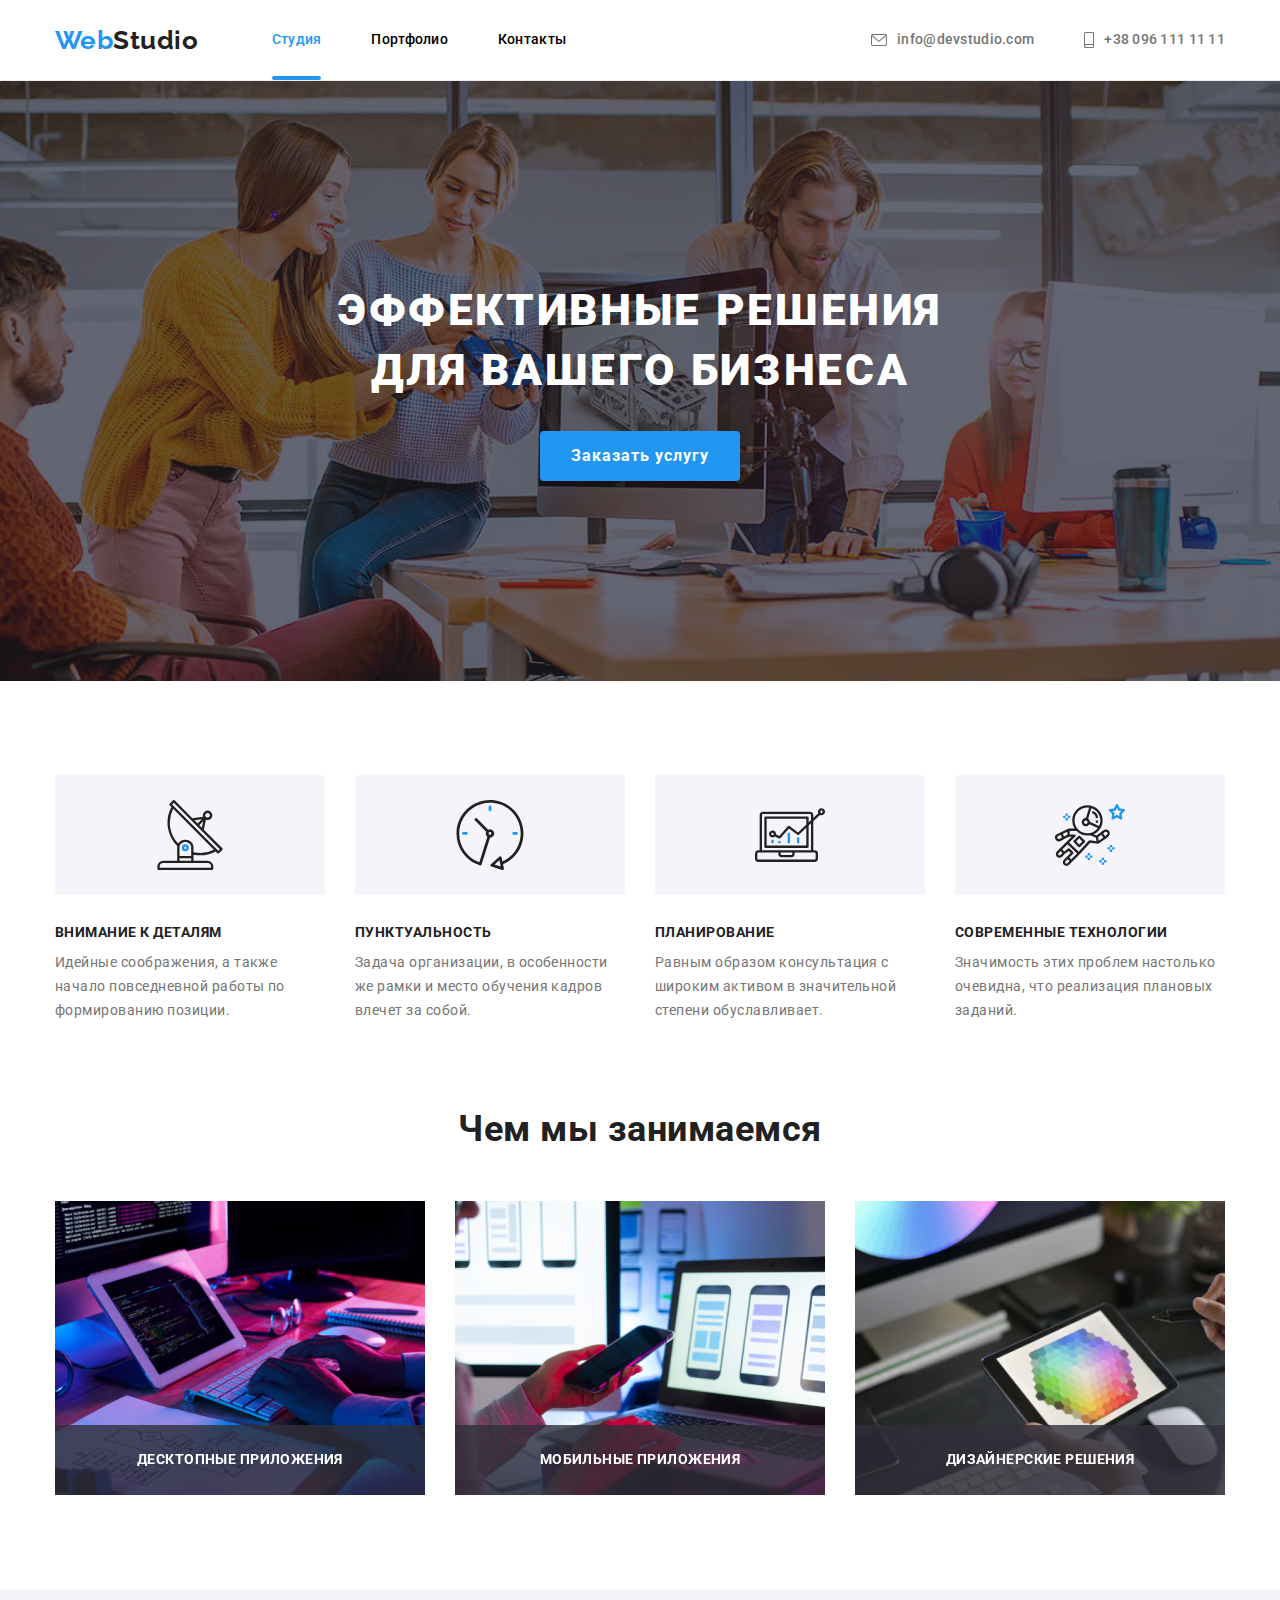
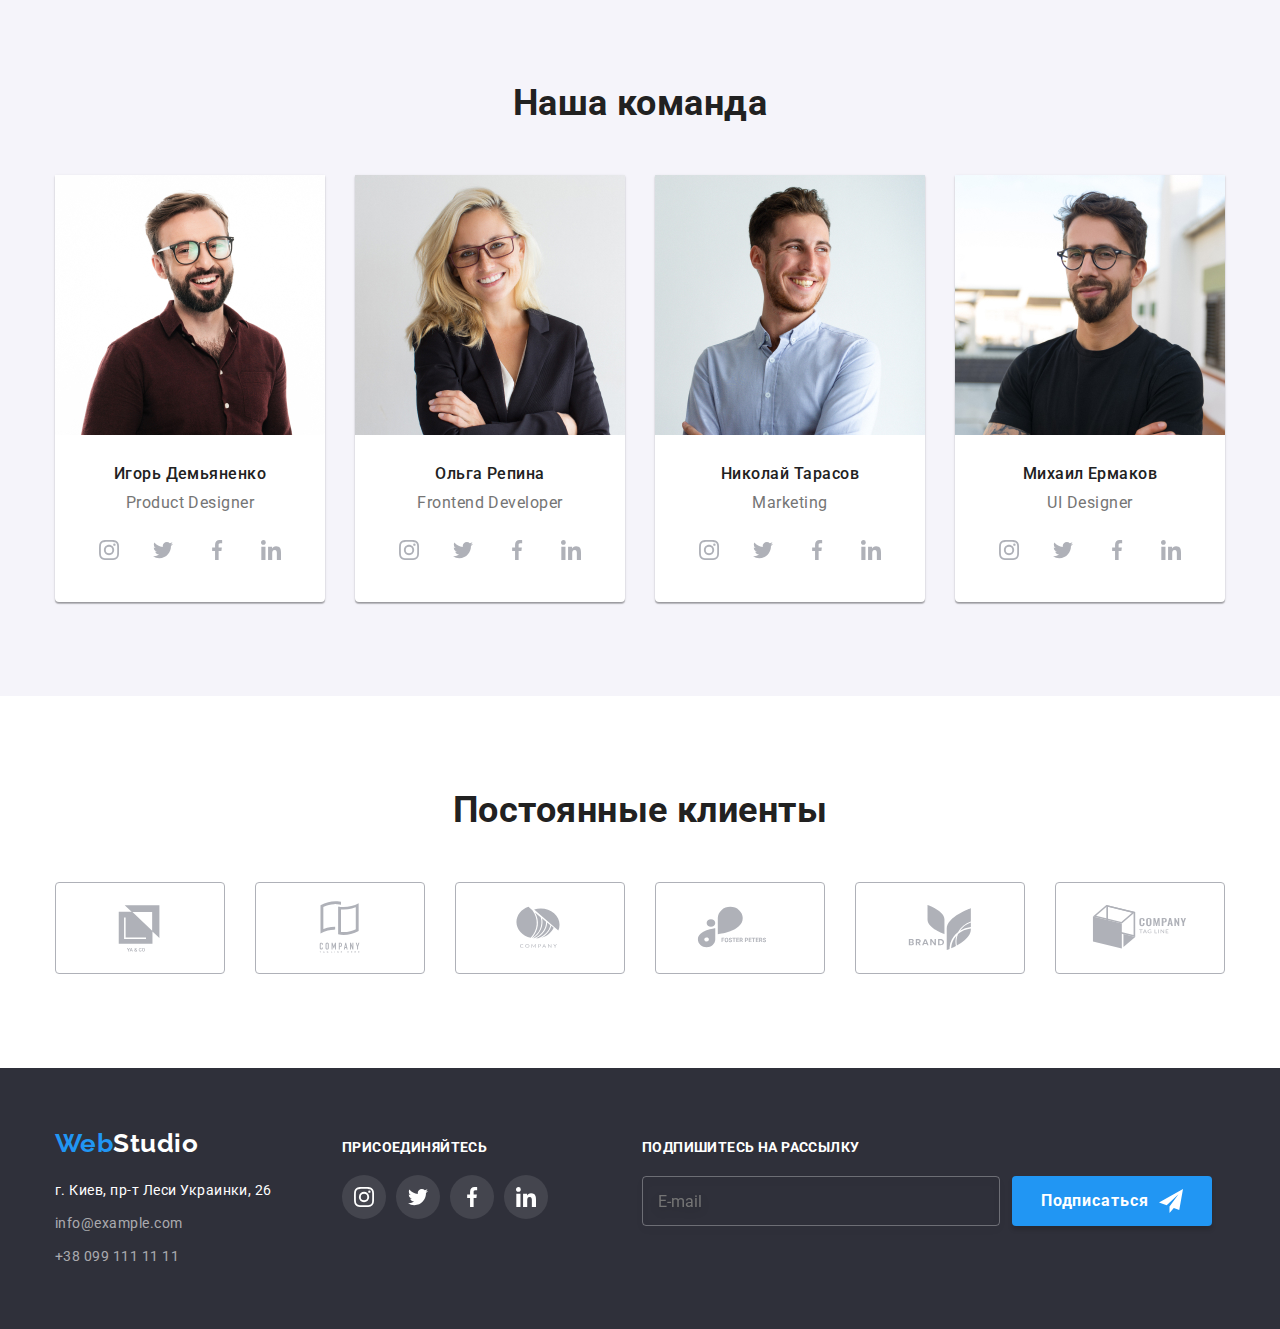
==== commit cee98885: "final?" ====
--- a/index.html
+++ b/index.html
@@ -180,21 +180,21 @@
                 </li>
             </ul>
             </div>
-        </section>
+        </section>        
         <section class="team">
             <div class="team__container container ">
                 <h2 class="team__title">Наша команда</h2>
             <ul class="team__list">
                 <li class="team__cards">
-                    <img
-                    srcset="./images/igor-demyanenko-270.jpg 270w, 
-                    ./images/igor-demyanenko@2x-270.jpg 270w,
-                    ./images/igor-demyanenko-354.jpg 354w,
-                    ./images/igor-demyanenko@2x-354.jpg 354w,
-                    ./images/igor-demyanenko-450.jpg 450w,
-                    ./images/igor-demyanenko@2x-450.jpg 450w"
-                    sizes="(min-width: 320px) 450px, (min-width: 768px) 354px, (min-width: 1200px) 270px, 100vw"
-                    src="./images/igor-demyanenko-270.jpg" alt="Игорь Демьяненко" />
+                    <picture>
+                        <source media="(min-width: 1200px)"
+                        srcset="./images/igor-demyanenko-270.jpg 1x, ./images/igor-demyanenko@2x-270.jpg 2x">
+                        <source media="(min-width: 768px)"
+                        srcset="./images/igor-demyanenko-354.jpg 1x, ./images/igor-demyanenko@2x-354.jpg 2x">
+                        <source media="(max-width: 767px)"
+                        srcset="./images/igor-demyanenko-450.jpg 1x, ./images/igor-demyanenko@2x-450.jpg 2x">
+                        <img class="team__img" src="./images/igor-demyanenko-270.jpg" width="270" height="260" alt="Игорь Демьяненко">
+                    </picture>
                     <div class="team__card">
                         <h3 class="team__cards-title">Игорь Демьяненко</h3>
                         <p class="team__cards-text">Product Designer</p>
@@ -234,7 +234,15 @@
                     
                 </li>
                 <li class="team__cards">
-                    <img src="./images/olga-repina.jpg" width="100%" alt="Ольга Репина">
+                    <picture>
+                        <source media="(min-width: 1200px)"
+                        srcset="./images/olga-repina-270.jpg 1x, ./images/olga-repina@2x-270.jpg 2x">
+                        <source media="(min-width: 768px)"
+                        srcset="./images/olga-repina-354.jpg 1x, ./images/olga-repina@2x-354.jpg 2x">
+                        <source media="(max-width: 767px)"
+                        srcset="./images/olga-repina-450.jpg 1x, ./images/olga-repina@2x-450.jpg 2x">
+                        <img class="team__img" src="./images/olga-repina-270.jpg" width="270" height="260" alt="Игорь Демьяненко">
+                    </picture>
                     <div class="team__card">
                         <h3 class="team__cards-title">Ольга Репина</h3>
                         <p class="team__cards-text">Frontend Developer</p>
@@ -273,7 +281,15 @@
                     </div>
                 </li>
                 <li class="team__cards">
-                    <img src="./images/nikolai-tarasov.jpg" width="100%" alt="Николай Тарасов">
+                    <picture>
+                        <source media="(min-width: 1200px)"
+                        srcset="./images/nikolai-tarasov-270.jpg 1x, ./images/nikolai-tarasov@2x-270.jpg 2x">
+                        <source media="(min-width: 768px)"
+                        srcset="./images/nikolai-tarasov-354.jpg 1x, ./images/nikolai-tarasov@2x-354.jpg 2x">
+                        <source media="(max-width: 767px)"
+                        srcset="./images/nikolai-tarasov-450.jpg 1x, ./images/nikolai-tarasov@2x-450.jpg 2x">
+                        <img class="team__img" src="./images/nikolai-tarasov-270.jpg" width="270" height="260" alt="Игорь Демьяненко">
+                    </picture>
                     <div class="team__card">
                         <h3 class="team__cards-title">Николай Тарасов</h3>
                         <p class="team__cards-text">Marketing</p>
@@ -312,7 +328,15 @@
                     </div>
                 </li>
                 <li class="team__cards">
-                    <img src="./images/mikhail-ermakov.jpg" width="100%" alt="Михаил Ермаков">
+                    <picture>
+                        <source media="(min-width: 1200px)"
+                        srcset="./images/mikhail-ermakov-270.jpg 1x, ./images/mikhail-ermakov@2x-270.jpg 2x">
+                        <source media="(min-width: 768px)"
+                        srcset="./images/mikhail-ermakov-354.jpg 1x, ./images/mikhail-ermakov@2x-354.jpg 2x">
+                        <source media="(max-width: 767px)"
+                        srcset="./images/mikhail-ermakov-450.jpg 1x, ./images/mikhail-ermakov@2x-450.jpg 2x">
+                        <img class="team__img" src="./images/mikhail-ermakov-270.jpg" width="270" height="260" alt="Игорь Демьяненко">
+                    </picture>
                     <div class="team__card">
                         <h3 class="team__cards-title">Михаил Ермаков</h3>
                         <p class="team__cards-text">UI Designer</p>
--- a/css/main.min.css
+++ b/css/main.min.css
@@ -1 +1 @@
-body{font-family:"Roboto";font-weight:400;font-style:normal;letter-spacing:.03em;margin:0}h1,h2,h3,h4,h5,h6,p,ul,li{padding:0;margin:0}.container{margin:0 auto;padding:0 15px}@media screen and (min-width: 480px)and (max-width: 767px){.container{width:480px}}@media screen and (min-width: 768px)and (max-width: 1199px){.container{width:768px}}@media screen and (min-width: 1200px){.container{width:1200px}}.navigation{border-bottom:1px solid #ececec}@media screen and (max-width: 767px){.navigation__container{min-width:320px}}@media screen and (min-width: 768px){.navigation__container{display:flex}}@media screen and (min-width: 1200px){.navigation__container{justify-content:space-between}}.navigation__container .navigation__wrap{display:flex;align-items:center;justify-content:space-between}@media screen and (min-width: 768px){.navigation__wrap{display:flex;align-items:center}}.navigation__web{color:#2196f3;font-family:"Raleway";font-weight:700;font-size:26px;line-height:1.19;text-decoration:none}@media screen and (max-width: 767px){.navigation__web{padding:16px 0}}@media screen and (min-width: 768px)and (max-width: 1199px){.navigation__web{padding:26px 0}}@media screen and (min-width: 1200px){.navigation__web{padding:24px 0}}.navigation__studio{color:#212121}.navigation__menu-btn{display:inline-flex;z-index:1000;margin:0;padding:0;border:none;background-color:rgba(0,0,0,0)}@media screen and (min-width: 768px){.navigation__menu-btn{display:none}}.navigation__menu-btn:hover,.navigation__menu-btn:focus{color:#2196f3}.navigation__btn-close:hover,.navigation__btn-close:focus,.navigation__btn-menu:hover,.navigation__btn-menu:focus{fill:#2196f3}.navigation__menu-btn .navigation__btn-menu{display:none}.navigation__menu-btn.is-open .navigation__btn-menu{display:block}.navigation__menu-btn.is-open .navigation__btn-close{display:none}.navigation__menu{display:flex;justify-content:space-between}@media screen and (max-width: 767px){.navigation__menu{opacity:0;position:fixed;z-index:999;top:0;transform:translateY(100%);left:0;padding-top:48px;width:100%;height:100%;background-color:#fff;transition:transform 250ms cubic-bezier(0.4, 0, 0.2, 1),opacity 250ms cubic-bezier(0.4, 0, 0.2, 1)}.navigation__menu.is-open{opacity:1;transform:translateY(0)}}@media screen and (max-width: 767px){.navigation__menu{flex-direction:column}}@media screen and (min-width: 768px){.navigation__menu{align-items:center}}@media screen and (min-width: 768px)and (max-width: 1199px){.navigation__menu{padding-left:88px}}@media screen and (min-width: 768px){.navigation__list{display:flex}}.navigation__links{list-style:none}@media screen and (max-width: 767px){.navigation__links{padding-left:40px}.navigation__links:not(:last-child){padding-bottom:32px}}@media screen and (min-width: 768px){.navigation__links{position:relative}.navigation__links:not(:last-child){margin-right:50px}}.navigation__link{text-decoration:none;color:var(--text-accent);font-weight:500;font-size:14px;line-height:1.14;letter-spacing:.02em;padding:32px 0;transition:250ms cubic-bezier(0.4, 0, 0.2, 1)}.navigation__link.current{color:#2196f3}.navigation__link:hover,.navigation__link:focus{color:#2196f3}@media screen and (max-width: 767px){.navigation__link{font-size:40px;line-height:1.17}}@media screen and (min-width: 768px){.navigation__link{display:flex;justify-content:center;align-items:center}}@media screen and (min-width: 768px){.current::after{content:"";width:100%;position:absolute;height:4px;left:453px;top:76px;background:#2196f3;border-radius:2px;left:0;bottom:0}}@media screen and (min-width: 1200px){.contacts{display:flex;margin-left:305px;align-items:center;justify-content:center}}@media screen and (min-width: 768px)and (max-width: 1199px){.contacts{margin-left:60px;display:flex;flex-direction:column;padding:21px 0px}}.contacts__tel{list-style:none;padding-left:40px;padding-bottom:32px}@media screen and (min-width: 767px){.contacts__tel{display:none}}@media screen and (max-width: 767px){.contacts__tel-list{font-weight:500;font-size:34px;line-height:1.17;letter-spacing:.02em;color:#2196f3;text-decoration:none}}.contacts__list{list-style:none}@media screen and (min-width: 1200px){.contacts__list:not(:last-child){margin-right:50px}}@media screen and (min-width: 768px)and (max-width: 1199px){.contacts__list:not(:last-child){padding-bottom:10px}}@media screen and (max-width: 767px){.contacts__list.hidden{display:none}}.contacts__links{text-decoration:none;color:#757575;font-weight:500;font-size:14px;line-height:1.14;letter-spacing:.02em;fill:currentColor;transition:250ms cubic-bezier(0.4, 0, 0.2, 1)}.contacts__links:hover,.contacts__links:focus{color:#2196f3;fill:#2196f3}@media screen and (min-width: 768px){.contacts__links{display:flex;align-items:center}}@media screen and (max-width: 767px){.contacts__links{font-size:24px;line-height:1.16;padding-left:40px}}@media screen and (min-width: 1200px){.contacts__links{padding:32px 0}}.contacts__icon{margin-right:10px}@media screen and (max-width: 767px){.contacts__icon{display:none}}.menu__links{display:flex;padding-left:30px;padding-bottom:48px}@media screen and (max-width: 767px){.menu__links{margin-top:10%}}@media screen and (max-width: 410px){.menu__links{flex-wrap:wrap}}@media screen and (min-width: 767px){.menu__links{display:none}}.menu__links-list{list-style:none}.menu__links-list:not(:last-child){border-right:1px solid rgba(33,33,33,.2);padding-right:10px}.menu__link{text-decoration:none;color:#2196f3;font-size:18px;line-height:1.22;letter-spacing:.02em;padding-left:10px}.hero{background:#2f303a;background-repeat:no-repeat;background-size:cover;background-position:50% 50%;text-align:center;align-items:center;padding-top:118px;padding-bottom:200px;width:100%;height:400px;margin-right:auto;margin-left:auto}@media screen and (max-width: 767px){.hero{width:100%;background-image:linear-gradient(rgba(47, 48, 58, 0.4), rgba(47, 48, 58, 0.4)),url(../images/background-hero-480.jpg)}}@media screen and (max-width: 767px)and (min-device-pixel-ratio: 2),screen and (max-width: 767px)and (-webkit-min-device-pixel-ratio: 2),screen and (max-width: 767px)and (min-resolution: 192dpi),screen and (max-width: 767px)and (min-resolution: 2dppx){.hero{background-image:inear-gradient(rgba(47, 48, 58, 0.4), rgba(47, 48, 58, 0.4)),url(../images/background-hero@2x-480.jpg);width:100%}}@media screen and (min-width: 768px)and (max-width: 1199px){.hero{background-image:linear-gradient(rgba(47, 48, 58, 0.4), rgba(47, 48, 58, 0.4)),url(../images/background-hero-768.jpg)}}@media screen and (min-width: 768px)and (max-width: 1199px)and (min-device-pixel-ratio: 2),screen and (min-width: 768px)and (max-width: 1199px)and (-webkit-min-device-pixel-ratio: 2),screen and (min-width: 768px)and (max-width: 1199px)and (min-resolution: 192dpi),screen and (min-width: 768px)and (max-width: 1199px)and (min-resolution: 2dppx){.hero{background-image:inear-gradient(rgba(47, 48, 58, 0.4), rgba(47, 48, 58, 0.4)),url(../images/background-hero@2x-768.jpg)}}@media screen and (min-width: 1200px){.hero{padding-top:200px;height:600px;max-width:1600px;text-align:center;background-image:linear-gradient(rgba(47, 48, 58, 0.4), rgba(47, 48, 58, 0.4)),url(../images/background-hero-1600.jpg)}}@media screen and (min-width: 1200px)and (min-device-pixel-ratio: 2),screen and (min-width: 1200px)and (-webkit-min-device-pixel-ratio: 2),screen and (min-width: 1200px)and (min-resolution: 192dpi),screen and (min-width: 1200px)and (min-resolution: 2dppx){.hero{background-image:linear-gradient(rgba(47, 48, 58, 0.4), rgba(47, 48, 58, 0.4)),url(../images/background-hero@2x-1600.jpg)}}.hero__title{color:#fff;font-weight:900;letter-spacing:.06em;text-transform:uppercase;text-align:center;margin-bottom:30px;margin-top:0;margin-left:auto;margin-right:auto}@media screen and (min-width: 320px)and (max-width: 479px){.hero__title{display:block;width:290px}}@media screen and (max-width: 1199px){.hero__title{font-size:26px;line-height:1.61;width:360px}}@media screen and (min-width: 1200px){.hero__title{width:696px;font-size:44px;line-height:1.36}}.hero__container{display:flex;flex-direction:column;align-items:center}.hero__button{width:200px;height:50px;background:#2196f3;color:#fff;box-shadow:0px 4px 4px rgba(0,0,0,.15);border-radius:4px;border:none;cursor:pointer;font-weight:700;font-size:16px;line-height:1.87;letter-spacing:.06em;font-family:"Roboto";font-style:normal;transition:250ms cubic-bezier(0.4, 0, 0.2, 1)}.hero__button:hover,.hero__button:focus{background:#188ce8}.backdrop{position:fixed;width:100%;height:100%;background:rgba(0,0,0,.2);top:0;left:0;opacity:1;transition:250ms cubic-bezier(0.4, 0, 0.2, 1)}.modal{position:absolute;top:50%;left:50%;transform:translate(-50%, -50%) scale(1);background-color:#fff;transition:250ms cubic-bezier(0.4, 0, 0.2, 1);border-radius:4px}@media screen and (max-width: 479px){.modal{width:calc(100% - 30px)}}@media screen and (min-width: 480px)and (max-width: 1199px){.modal{min-width:450px;min-height:609px}}@media screen and (min-width: 1200px){.modal{min-width:528px;min-height:581px}}.form{display:flex;flex-direction:column;padding:40px;align-items:center}.form__title{font-weight:700;font-size:20px;line-height:1.15;text-align:center;letter-spacing:.03em;color:#212121;margin-bottom:12px}@media screen and (max-width: 1199px){.form__title{width:370px}}.form__label{display:flex;flex-direction:column;align-items:flex-start;position:relative;font-weight:400;font-size:12px;line-height:1.16;letter-spacing:.01em;color:#757575;margin-bottom:10px}.form__label-area{display:flex;flex-direction:column;align-items:flex-start;margin-bottom:20px;font-weight:400;font-size:12px;line-height:1.16;letter-spacing:.01em;color:#757575}.form__textarea{height:120px;resize:none;border:1px solid rgba(33,33,33,.2);border-radius:4px;margin-top:4px;padding-left:16px;padding-top:12px}.form__textarea::placeholder{color:rgba(117,117,117,.5)}@media screen and (max-width: 1199px){.form__textarea{width:370px}}@media screen and (min-width: 1200px){.form__textarea{width:448px}}.form__label-terms{display:flex;align-items:center;justify-content:center;margin-bottom:30px;font-weight:400;line-height:1.71;letter-spacing:.03em;color:#757575}@media screen and (max-width: 1199px){.form__label-terms{font-size:12px}}@media screen and (min-width: 1200px){.form__label-terms{font-size:14px}}.form__input{border:1px solid rgba(33,33,33,.2);border-radius:4px;padding:12px;padding-left:46px;margin-top:4px;transition:250ms cubic-bezier(0.4, 0, 0.2, 1)}.form__input:hover,.form__input:focus{border-color:#2196f3}@media screen and (max-width: 1199px){.form__input{min-width:370px}}@media screen and (min-width: 1200px){.form__input{width:448px;height:40px}}.form__input-label{position:absolute;left:15px;bottom:20%;transition:250ms cubic-bezier(0.4, 0, 0.2, 1)}.form__input:hover+.form__input-label,.form__input:focus+.form__input-label{fill:#2196f3}.form__input-terms{appearance:none;font-weight:400;font-size:14px;line-height:1.71;letter-spacing:.03em;color:#757575;margin-right:8px}.form__input-terms:checked+.form__checkbox-icon{background-color:#188ce8;border:none;width:16px;height:16px}.form__checkbox-icon{display:flex;justify-content:center;align-items:center;width:16px;height:16px;border:2px solid #212121;border-radius:3px;margin-right:7px}@media screen and (max-width: 1199px){.form__terms-text{min-width:232px}}.form__terms-link{color:#2196f3;padding-left:5px}@media screen and (max-width: 1199px){.form__terms-link{min-width:115px}}.form__modal-btn{display:flex;justify-content:center;align-items:center;padding:0;width:200px;height:50px;background:#2196f3;box-shadow:0px 4px 4px rgba(0,0,0,.15);border-radius:4px;border:none;font-weight:700;font-size:16px;line-height:1.87;letter-spacing:.06em;color:#fff;transition:250ms cubic-bezier(0.4, 0, 0.2, 1)}.form__modal-btn:hover,.form__modal-btn:focus{background-color:#188ce8}.backdrop.is-hidden{opacity:0;pointer-events:none}.backdrop.is-hidden .modal{transform:translate(-50%, -50%) scale(0.8)}.modal__close-btn{position:absolute;width:30px;height:30px;display:flex;justify-content:center;align-items:center;background:rgba(0,0,0,0);border-radius:50%;border:1px solid rgba(0,0,0,.1);right:8px;top:8px;cursor:pointer;padding:0}.modal__close-btn:hover,.modal__close-btn:focus{fill:#2196f3}.features__hidden-text{display:none}@media screen and (max-width: 1199px){.features{padding-top:60px}}@media screen and (min-width: 1200px){.features{padding-top:94px}}.features__head{display:flex;justify-content:center;flex-wrap:wrap}.features__icon-antenna,.features__icon-clock,.features__icon-diagram,.features__icon-astronaut{display:flex;margin:25px auto}.features__list{list-style:none;width:270px;height:120px;background:#f5f4fa;margin-bottom:120px;border-radius:4px}@media screen and (max-width: 767px){.features__list{width:100%;margin-bottom:136px}}@media screen and (min-width: 768px)and (max-width: 1199px){.features__list{width:354px;margin-bottom:160px}.features__list:nth-child(2n+1){margin-right:30px}}@media screen and (min-width: 1200px){.features__list:not(:last-child){margin-right:30px}}.features__title{margin-bottom:10px;padding-top:30px;color:#212121;font-weight:700;font-size:14px;line-height:1.14;text-transform:uppercase}@media screen and (max-width: 767px){.features__title{text-align:center}}.features__text{width:270px;color:#757575;font-weight:400;font-size:14px;line-height:1.71}@media screen and (max-width: 767px){.features__text{width:100%}}@media screen and (min-width: 768px)and (max-width: 1199px){.features__text{width:100%}}.work{padding-bottom:94px;padding-top:94px}@media screen and (max-width: 1199px){.work{display:none}}.work__container{display:flex;flex-direction:column;align-items:center}.work__examples{position:relative;display:flex}.work__examples:not(:last-child){margin-right:30px}.work__text{position:absolute;display:flex;bottom:0;width:370px;height:70px;background:rgba(47,48,58,.8);justify-content:center;align-items:center;font-weight:700;font-size:14px;line-height:1.14;letter-spacing:.03em;text-transform:uppercase;color:#fff}.work__title{margin-bottom:50px;font-weight:700;font-size:36px;line-height:1.16;color:#212121}.work__list{display:flex;list-style:none}.team{background:#f5f4fa}@media screen and (max-width: 1199px){.team{padding-top:60px;padding-bottom:60px}}@media screen and (min-width: 1200px){.team{padding-top:94px;padding-bottom:94px}}.team__container{display:flex;flex-direction:column;align-items:center}.team__title{margin-bottom:50px;color:#212121;font-weight:700}@media screen and (max-width: 1199px){.team__title{font-size:28px;line-height:1.17}}@media screen and (min-width: 1200px){.team__title{font-size:36px;line-height:1.16}}.team__cards{text-align:center;background:#fff;box-shadow:0px 1px 3px rgba(0,0,0,.12),0px 1px 1px rgba(0,0,0,.14),0px 2px 1px rgba(0,0,0,.2);border-radius:0px 0px 4px 4px}@media screen and (max-width: 767px){.team__cards{margin-bottom:30px}}@media screen and (min-width: 768px)and (max-width: 1199px){.team__cards{width:calc((100% - 30px)/2)}.team__cards:nth-child(2n+1){margin-right:30px}.team__cards:nth-child(-n+2){margin-bottom:30px}}@media screen and (min-width: 1200px){.team__cards:not(:last-child){margin-right:30px}}.team__list{list-style:none}@media screen and (max-width: 767px){.team__list{width:100%}}@media screen and (min-width: 768px)and (max-width: 1199px){.team__list{display:flex;flex-wrap:wrap}}@media screen and (min-width: 1200px){.team__list{display:flex}}.team__card{padding-top:30px;padding-bottom:30px}.team__cards-title{margin-bottom:10px;font-weight:500;font-size:16px;line-height:1.18;color:#212121}.team__cards-text{font-weight:400;font-size:16px;line-height:19px;color:#757575;margin-bottom:16px}.team__icon-head{display:flex;justify-content:center}.team__icon-list{list-style:none}.team__icon-list:not(:last-child){margin-right:10px}.team__icon-link{display:flex;justify-content:center;align-items:center;height:44px;width:44px;border-radius:50%;fill:#afb1b8;transition:250ms cubic-bezier(0.4, 0, 0.2, 1)}.team__icon-link:hover,.team__icon-link:focus{background:#2196f3;fill:#fff}@media screen and (max-width: 1199px){.clients{padding:60px 0}}@media screen and (min-width: 1200px){.clients{padding:94px 0}}.clients__title{list-style:none}@media screen and (max-width: 767px){.clients__title{flex-basis:calc((100% - 30px)/2)}.clients__title:nth-child(-n+4){margin-bottom:30px}}@media screen and (min-width: 768px)and (max-width: 1199px){.clients__title{flex-basis:calc((100% - 60px)/3)}.clients__title:nth-child(-n+3){margin-bottom:30px}}@media screen and (min-width: 1200px){.clients__title:not(:last-child){margin-right:30px}}.clients__link{border:1px solid #afb1b8;border-radius:4px;fill:#afb1b8;cursor:pointer;display:flex;justify-content:center;width:170px;height:92px;align-items:center;transition:250ms cubic-bezier(0.4, 0, 0.2, 1)}.clients__link:hover,.clients__link:focus{fill:#2196f3;border-color:#2196f3}@media screen and (max-width: 1199px){.clients__link{width:100%}}.clients__list{display:flex;justify-content:center}@media screen and (max-width: 1199px){.clients__list{display:flex;flex-wrap:wrap;column-gap:30px}}.clients__text{justify-content:center;display:flex;margin-bottom:50px;font-weight:700;color:#212121}@media screen and (max-width: 1199px){.clients__text{font-size:28px;line-height:1.17}}@media screen and (min-width: 1200px){.clients__text{font-size:36px;line-height:1.16}}footer{background:#2f303a;padding-top:60px;padding-bottom:60px}@media screen and (max-width: 767px){.footer__all{display:flex;flex-direction:column;align-items:center}}@media screen and (min-width: 768px)and (max-width: 1199px){.footer__all{display:flex;flex-wrap:wrap;justify-content:center}}@media screen and (min-width: 1200px){.footer__all{display:flex;align-items:baseline}}.footer__container{display:flex;flex-direction:column;align-items:center}@media screen and (max-width: 767px){.footer__container{margin-bottom:60px}}@media screen and (min-width: 768px)and (max-width: 1199px){.footer__container{margin-left:auto;margin-right:auto}}@media screen and (min-width: 1200px){.footer__container{margin-right:70px;align-items:flex-start}}.footer__web{display:block;margin-bottom:20px;color:#2196f3;text-decoration:none;font-family:"Raleway";font-style:normal;font-weight:700}@media screen and (max-width: 1199px){.footer__web{font-size:24px;line-height:1.16}}@media screen and (min-width: 1200px){.footer__web{font-size:26px;line-height:1.19}}.footer__studio{color:#fff}.footer__list{list-style:none}@media screen and (max-width: 1199px){.footer__list{display:flex;flex-direction:column;align-items:center}}.footer__links:not(:last-child){margin-bottom:9px}.footer__link{text-decoration:none;color:rgba(255,255,255,.6);font-family:"Roboto";font-style:normal;font-weight:400;font-size:14px;line-height:1.71;transition:250ms cubic-bezier(0.4, 0, 0.2, 1)}.footer__link:hover,.footer__link:focus{color:#fff}.footer__link-white{text-decoration:none;color:#fff;font-family:"Roboto";font-style:normal;font-weight:400;font-size:14px;line-height:1.71}.footer__icons{display:flex;flex-direction:column;align-items:center}@media screen and (max-width: 767px){.footer__icons{margin-bottom:60px}}@media screen and (min-width: 768px)and (max-width: 1199px){.footer__icons{margin-left:auto;margin-right:auto}}@media screen and (min-width: 1200px){.footer__icons{margin-right:94px;align-items:flex-start}}.footer__icon-title{font-weight:700;font-size:14px;line-height:16px;letter-spacing:.03em;text-transform:uppercase;color:#fff;margin-bottom:20px}.footer__icon-list{list-style:none;display:flex}.footer__icon-wrap:not(:last-child){margin-right:10px}.footer__icon-link:hover,.footer__icon-link :focus,.footer__icon-link:hover,.footer__icon-link :focus{background:#2196f3}.footer__icon-link{display:flex;justify-content:center;align-items:center;height:44px;width:44px;border-radius:50%;background:rgba(255,255,255,.1);transition:250ms cubic-bezier(0.4, 0, 0.2, 1)}.footer__form-wrap{display:flex;flex-direction:column;justify-content:center}@media screen and (max-width: 767px){.footer__form-wrap{width:100%}}@media screen and (min-width: 768px)and (max-width: 1199px){.footer__form-wrap{margin-top:60px;width:450px}}@media screen and (max-width: 767px){.footer__form{display:flex;flex-direction:column;justify-content:center}}@media screen and (min-width: 768px)and (max-width: 1199px){.footer__form{margin-left:auto;margin-right:auto}}@media screen and (min-width: 1200px){.footer__form{display:flex;align-items:flex-end}}.footer__form-label{display:flex;flex-direction:column}@media screen and (max-width: 767px){.footer__form-label{align-items:center}}@media screen and (min-width: 1200px){.footer__form-label{padding-right:12px}}.footer__label-text{font-weight:700;font-size:14px;line-height:1.14;letter-spacing:.03em;text-transform:uppercase;color:#fff;padding-bottom:20px}@media screen and (min-width: 768px)and (max-width: 1199px){.footer__label-text{margin-left:auto;margin-right:auto}}.footer__form-input{width:358px;height:50px;border:1px solid rgba(255,255,255,.3);filter:drop-shadow(0px 4px 4px rgba(0, 0, 0, 0.15));border-radius:4px;background:none;color:#fff;padding-left:16px;padding:15px}@media screen and (max-width: 767px){.footer__form-input{width:100%;margin-bottom:20px}}@media screen and (min-width: 768px)and (max-width: 1199px){.footer__form-input{margin-bottom:20px}}.footer__form-btn{display:flex;align-items:center;justify-content:center;width:200px;height:50px;background:#2196f3;box-shadow:0px 4px 4px rgba(0,0,0,.15);border-radius:4px;border:none;cursor:pointer;font-weight:700;font-size:16px;line-height:30px;letter-spacing:.06em;color:#fff;padding:0;transition:250ms cubic-bezier(0.4, 0, 0.2, 1)}.footer__form-btn:hover,.footer__form-btn:focus{background:#188ce8}@media screen and (max-width: 1199px){.footer__form-btn{margin-left:auto;margin-right:auto}}.footer__icon-send{margin-left:10px}@media screen and (max-width: 1199px){.portfolio{padding-top:60px;padding-bottom:60px}}@media screen and (min-width: 1200px){.portfolio{padding-top:94px;padding-bottom:94px}}.filters__list{display:flex;list-style:none}@media screen and (max-width: 767px){.filters__list{flex-wrap:wrap;margin-bottom:40px}}@media screen and (min-width: 768px)and (max-width: 1199px){.filters__list{justify-content:center;margin-bottom:30px}}@media screen and (min-width: 1200px){.filters__list{justify-content:center;margin-bottom:50px}}.filters__buttons:not(:last-child){margin-right:8px}@media screen and (max-width: 767px){.filters__buttons:nth-child(-n+3){margin-bottom:15px}}.filters__btn{padding:6px 22px 6px 22px;height:38px;background:#f5f4fa;border:none;font-weight:500;font-size:16px;line-height:1.62;color:#212121;border-radius:4px;font-family:"Roboto";font-style:normal;cursor:pointer;transition:250ms cubic-bezier(0.4, 0, 0.2, 1)}.filters__btn:hover,.filters__btn:focus{background:#2196f3;box-shadow:0px 3px 1px rgba(0,0,0,.1),0px 1px 2px rgba(0,0,0,.08),0px 2px 2px rgba(0,0,0,.12);color:#fff}.project__list{display:flex;flex-wrap:wrap;justify-content:center;list-style:none}@media screen and (min-width: 768px)and (max-width: 1199px){.project__list{column-gap:20px;row-gap:20px;justify-content:space-between}}.project__items{width:370px;min-height:404px;background:#fff;border-left:1px solid #eee;border-right:1px solid #eee;border-bottom:1px solid #eee}.project__items:hover,.project__items:focus{box-shadow:0px 1px 1px rgba(0,0,0,.12),0px 4px 4px rgba(0,0,0,.06),1px 4px 6px rgba(0,0,0,.16);cursor:pointer}@media screen and (max-width: 767px){.project__items{width:100%}.project__items:not(:last-child){margin-bottom:30px}}@media screen and (min-width: 768px)and (max-width: 1199px){.project__items{flex-basis:calc((100% - 30px)/2)}}@media screen and (min-width: 1200px){.project__items{margin-right:30px}.project__items:nth-child(3n){margin-right:0px}.project__items:nth-child(-n+6){margin-bottom:30px}}.project__items:hover .project__overlay{transform:translateY(0)}.project__animation{position:relative;overflow:hidden}.project__overlay{display:flex;align-items:center;position:absolute;top:0;left:0;width:100%;height:100%;background:rgba(33,150,243,.9);transform:translateY(100%);transition:250ms cubic-bezier(0.4, 0, 0.2, 1);font-weight:400;font-size:18px;line-height:1.55;letter-spacing:.03em;color:#fff;padding-left:24px;padding-right:24px}.project__item{padding-top:20px;padding-left:24px;padding-bottom:20px;padding:20px auto 4px 24px}.project__title{margin-bottom:4px;font-weight:700;font-size:18px;line-height:2;color:#212121}.project__text{font-size:16px;line-height:30px;color:#757575}/*# sourceMappingURL=main.min.css.map */+body{font-family:"Roboto";font-weight:400;font-style:normal;letter-spacing:.03em;margin:0}h1,h2,h3,h4,h5,h6,p,ul,li{padding:0;margin:0}.container{margin:0 auto;padding:0 15px}@media screen and (min-width: 480px)and (max-width: 767px){.container{width:480px}}@media screen and (min-width: 768px)and (max-width: 1199px){.container{width:768px}}@media screen and (min-width: 1200px){.container{width:1200px}}.navigation{border-bottom:1px solid #ececec}@media screen and (max-width: 767px){.navigation__container{min-width:320px}}@media screen and (min-width: 768px){.navigation__container{display:flex}}@media screen and (min-width: 1200px){.navigation__container{justify-content:space-between}}.navigation__container .navigation__wrap{display:flex;align-items:center;justify-content:space-between}@media screen and (min-width: 768px){.navigation__wrap{display:flex;align-items:center}}.navigation__web{color:#2196f3;font-family:"Raleway";font-weight:700;font-size:26px;line-height:1.19;text-decoration:none}@media screen and (max-width: 767px){.navigation__web{padding:16px 0}}@media screen and (min-width: 768px)and (max-width: 1199px){.navigation__web{padding:26px 0}}@media screen and (min-width: 1200px){.navigation__web{padding:24px 0}}.navigation__studio{color:#212121}.navigation__menu-btn{display:inline-flex;z-index:1000;margin:0;padding:0;border:none;background-color:rgba(0,0,0,0)}@media screen and (min-width: 768px){.navigation__menu-btn{display:none}}.navigation__menu-btn:hover,.navigation__menu-btn:focus{color:#2196f3}.navigation__btn-close:hover,.navigation__btn-close:focus,.navigation__btn-menu:hover,.navigation__btn-menu:focus{fill:#2196f3}.navigation__menu-btn .navigation__btn-menu{display:none}.navigation__menu-btn.is-open .navigation__btn-menu{display:block}.navigation__menu-btn.is-open .navigation__btn-close{display:none}.navigation__menu{display:flex;justify-content:space-between}@media screen and (max-width: 767px){.navigation__menu{opacity:0;position:fixed;z-index:999;top:0;transform:translateY(100%);left:0;padding-top:48px;width:100%;height:100%;background-color:#fff;transition:transform 250ms cubic-bezier(0.4, 0, 0.2, 1),opacity 250ms cubic-bezier(0.4, 0, 0.2, 1)}.navigation__menu.is-open{opacity:1;transform:translateY(0)}}@media screen and (max-width: 767px){.navigation__menu{flex-direction:column}}@media screen and (min-width: 768px){.navigation__menu{align-items:center}}@media screen and (min-width: 768px)and (max-width: 1199px){.navigation__menu{padding-left:88px}}@media screen and (min-width: 768px){.navigation__list{display:flex}}.navigation__links{list-style:none}@media screen and (max-width: 767px){.navigation__links{padding-left:40px}.navigation__links:not(:last-child){padding-bottom:32px}}@media screen and (min-width: 768px){.navigation__links{position:relative}.navigation__links:not(:last-child){margin-right:50px}}.navigation__link{text-decoration:none;color:var(--text-accent);font-weight:500;font-size:14px;line-height:1.14;letter-spacing:.02em;padding:32px 0;transition:250ms cubic-bezier(0.4, 0, 0.2, 1)}.navigation__link.current{color:#2196f3}.navigation__link:hover,.navigation__link:focus{color:#2196f3}@media screen and (max-width: 767px){.navigation__link{font-size:40px;line-height:1.17}}@media screen and (min-width: 768px){.navigation__link{display:flex;justify-content:center;align-items:center}}@media screen and (min-width: 768px){.current::after{content:"";width:100%;position:absolute;height:4px;left:453px;top:76px;background:#2196f3;border-radius:2px;left:0;bottom:0}}@media screen and (min-width: 1200px){.contacts{display:flex;margin-left:305px;align-items:center;justify-content:center}}@media screen and (min-width: 768px)and (max-width: 1199px){.contacts{margin-left:60px;display:flex;flex-direction:column;padding:21px 0px}}.contacts__tel{list-style:none;padding-left:40px;padding-bottom:32px}@media screen and (min-width: 767px){.contacts__tel{display:none}}@media screen and (max-width: 767px){.contacts__tel-list{font-weight:500;font-size:34px;line-height:1.17;letter-spacing:.02em;color:#2196f3;text-decoration:none}}.contacts__list{list-style:none}@media screen and (min-width: 1200px){.contacts__list:not(:last-child){margin-right:50px}}@media screen and (min-width: 768px)and (max-width: 1199px){.contacts__list:not(:last-child){padding-bottom:10px}}@media screen and (max-width: 767px){.contacts__list.hidden{display:none}}.contacts__links{text-decoration:none;color:#757575;font-weight:500;font-size:14px;line-height:1.14;letter-spacing:.02em;fill:currentColor;transition:250ms cubic-bezier(0.4, 0, 0.2, 1)}.contacts__links:hover,.contacts__links:focus{color:#2196f3;fill:#2196f3}@media screen and (min-width: 768px){.contacts__links{display:flex;align-items:center}}@media screen and (max-width: 767px){.contacts__links{font-size:24px;line-height:1.16;padding-left:40px}}@media screen and (min-width: 1200px){.contacts__links{padding:32px 0}}.contacts__icon{margin-right:10px}@media screen and (max-width: 767px){.contacts__icon{display:none}}.menu__links{display:flex;padding-left:30px;padding-bottom:48px}@media screen and (max-width: 767px){.menu__links{margin-top:10%}}@media screen and (max-width: 410px){.menu__links{flex-wrap:wrap}}@media screen and (min-width: 767px){.menu__links{display:none}}.menu__links-list{list-style:none}.menu__links-list:not(:last-child){border-right:1px solid rgba(33,33,33,.2);padding-right:10px}.menu__link{text-decoration:none;color:#2196f3;font-size:18px;line-height:1.22;letter-spacing:.02em;padding-left:10px}.hero{background:#2f303a;background-repeat:no-repeat;background-size:cover;background-position:50% 50%;text-align:center;align-items:center;padding-top:118px;padding-bottom:200px;width:100%;height:400px;margin-right:auto;margin-left:auto}@media screen and (max-width: 767px){.hero{width:100%;background-image:linear-gradient(rgba(47, 48, 58, 0.4), rgba(47, 48, 58, 0.4)),url(../images/background-hero-480.jpg)}}@media screen and (max-width: 767px)and (min-device-pixel-ratio: 2),screen and (max-width: 767px)and (-webkit-min-device-pixel-ratio: 2),screen and (max-width: 767px)and (min-resolution: 192dpi),screen and (max-width: 767px)and (min-resolution: 2dppx){.hero{background-image:inear-gradient(rgba(47, 48, 58, 0.4), rgba(47, 48, 58, 0.4)),url(../images/background-hero@2x-480.jpg);width:100%}}@media screen and (min-width: 768px)and (max-width: 1199px){.hero{background-image:linear-gradient(rgba(47, 48, 58, 0.4), rgba(47, 48, 58, 0.4)),url(../images/background-hero-768.jpg)}}@media screen and (min-width: 768px)and (max-width: 1199px)and (min-device-pixel-ratio: 2),screen and (min-width: 768px)and (max-width: 1199px)and (-webkit-min-device-pixel-ratio: 2),screen and (min-width: 768px)and (max-width: 1199px)and (min-resolution: 192dpi),screen and (min-width: 768px)and (max-width: 1199px)and (min-resolution: 2dppx){.hero{background-image:inear-gradient(rgba(47, 48, 58, 0.4), rgba(47, 48, 58, 0.4)),url(../images/background-hero@2x-768.jpg)}}@media screen and (min-width: 1200px){.hero{padding-top:200px;height:600px;max-width:1600px;text-align:center;background-image:linear-gradient(rgba(47, 48, 58, 0.4), rgba(47, 48, 58, 0.4)),url(../images/background-hero-1600.jpg)}}@media screen and (min-width: 1200px)and (min-device-pixel-ratio: 2),screen and (min-width: 1200px)and (-webkit-min-device-pixel-ratio: 2),screen and (min-width: 1200px)and (min-resolution: 192dpi),screen and (min-width: 1200px)and (min-resolution: 2dppx){.hero{background-image:linear-gradient(rgba(47, 48, 58, 0.4), rgba(47, 48, 58, 0.4)),url(../images/background-hero@2x-1600.jpg)}}.hero__title{color:#fff;font-weight:900;letter-spacing:.06em;text-transform:uppercase;text-align:center;margin-bottom:30px;margin-top:0;margin-left:auto;margin-right:auto}@media screen and (min-width: 320px)and (max-width: 479px){.hero__title{display:block;width:290px}}@media screen and (max-width: 1199px){.hero__title{font-size:26px;line-height:1.61;width:360px}}@media screen and (min-width: 1200px){.hero__title{width:696px;font-size:44px;line-height:1.36}}.hero__container{display:flex;flex-direction:column;align-items:center}.hero__button{width:200px;height:50px;background:#2196f3;color:#fff;box-shadow:0px 4px 4px rgba(0,0,0,.15);border-radius:4px;border:none;cursor:pointer;font-weight:700;font-size:16px;line-height:1.87;letter-spacing:.06em;font-family:"Roboto";font-style:normal;transition:250ms cubic-bezier(0.4, 0, 0.2, 1)}.hero__button:hover,.hero__button:focus{background:#188ce8}.backdrop{position:fixed;width:100%;height:100%;background:rgba(0,0,0,.2);top:0;left:0;opacity:1;transition:250ms cubic-bezier(0.4, 0, 0.2, 1)}.modal{position:absolute;top:50%;left:50%;transform:translate(-50%, -50%) scale(1);background-color:#fff;transition:250ms cubic-bezier(0.4, 0, 0.2, 1);border-radius:4px}@media screen and (max-width: 479px){.modal{width:100%}}@media screen and (min-width: 480px)and (max-width: 1199px){.modal{min-width:450px;min-height:609px}}@media screen and (min-width: 1200px){.modal{min-width:528px;min-height:581px}}.form{display:flex;flex-direction:column;padding:40px;align-items:center}.form::after,.form::before{box-sizing:border-box}.form__title{font-weight:700;font-size:20px;line-height:1.15;text-align:center;letter-spacing:.03em;color:#212121;margin-bottom:12px}@media screen and (max-width: 1199px){.form__title{width:370px}}.form__label{display:flex;flex-direction:column;align-items:flex-start;position:relative;font-weight:400;font-size:12px;line-height:1.16;letter-spacing:.01em;color:#757575;margin-bottom:10px}.form__label-area{display:flex;flex-direction:column;align-items:flex-start;margin-bottom:20px;font-weight:400;font-size:12px;line-height:1.16;letter-spacing:.01em;color:#757575}.form__textarea{height:120px;resize:none;border:1px solid rgba(33,33,33,.2);border-radius:4px;margin-top:4px;padding-left:16px;padding-top:12px}.form__textarea::placeholder{color:rgba(117,117,117,.5)}@media screen and (max-width: 1199px){.form__textarea{width:370px}}@media screen and (min-width: 1200px){.form__textarea{width:448px}}.form__label-terms{display:flex;align-items:center;justify-content:center;margin-bottom:30px;font-weight:400;line-height:1.71;letter-spacing:.03em;color:#757575}@media screen and (max-width: 1199px){.form__label-terms{font-size:12px}}@media screen and (min-width: 1200px){.form__label-terms{font-size:14px}}.form__input{border:1px solid rgba(33,33,33,.2);border-radius:4px;padding:12px;padding-left:46px;margin-top:4px;transition:250ms cubic-bezier(0.4, 0, 0.2, 1)}.form__input:hover,.form__input:focus{border-color:#2196f3}@media screen and (max-width: 1199px){.form__input{min-width:370px}}@media screen and (min-width: 1200px){.form__input{width:448px;height:40px}}.form__input-label{position:absolute;left:15px;bottom:20%;transition:250ms cubic-bezier(0.4, 0, 0.2, 1)}.form__input:hover+.form__input-label,.form__input:focus+.form__input-label{fill:#2196f3}.form__input-terms{appearance:none;font-weight:400;font-size:14px;line-height:1.71;letter-spacing:.03em;color:#757575;margin-right:8px}.form__input-terms:checked+.form__checkbox-icon{background-color:#188ce8;border:none;width:16px;height:16px}.form__checkbox-icon{display:flex;justify-content:center;align-items:center;width:16px;height:16px;border:2px solid #212121;border-radius:3px;margin-right:7px}@media screen and (max-width: 1199px){.form__terms-text{min-width:232px}}.form__terms-link{color:#2196f3;padding-left:5px}@media screen and (max-width: 1199px){.form__terms-link{min-width:115px}}.form__modal-btn{display:flex;justify-content:center;align-items:center;padding:0;width:200px;height:50px;background:#2196f3;box-shadow:0px 4px 4px rgba(0,0,0,.15);border-radius:4px;border:none;font-weight:700;font-size:16px;line-height:1.87;letter-spacing:.06em;color:#fff;transition:250ms cubic-bezier(0.4, 0, 0.2, 1)}.form__modal-btn:hover,.form__modal-btn:focus{background-color:#188ce8}.backdrop.is-hidden{opacity:0;pointer-events:none}.backdrop.is-hidden .modal{transform:translate(-50%, -50%) scale(0.8)}.modal__close-btn{position:absolute;width:30px;height:30px;display:flex;justify-content:center;align-items:center;background:rgba(0,0,0,0);border-radius:50%;border:1px solid rgba(0,0,0,.1);right:8px;top:8px;cursor:pointer;padding:0}.modal__close-btn:hover,.modal__close-btn:focus{fill:#2196f3}.features__hidden-text{display:none}@media screen and (max-width: 1199px){.features{padding-top:60px}}@media screen and (min-width: 1200px){.features{padding-top:94px}}.features__head{display:flex;justify-content:center;flex-wrap:wrap}.features__icon-antenna,.features__icon-clock,.features__icon-diagram,.features__icon-astronaut{display:flex;margin:25px auto}.features__list{list-style:none;width:270px;height:120px;background:#f5f4fa;margin-bottom:120px;border-radius:4px}@media screen and (max-width: 767px){.features__list{width:100%;margin-bottom:136px}}@media screen and (min-width: 768px)and (max-width: 1199px){.features__list{width:354px;margin-bottom:160px}.features__list:nth-child(2n+1){margin-right:30px}}@media screen and (min-width: 1200px){.features__list:not(:last-child){margin-right:30px}}.features__title{margin-bottom:10px;padding-top:30px;color:#212121;font-weight:700;font-size:14px;line-height:1.14;text-transform:uppercase}@media screen and (max-width: 767px){.features__title{text-align:center}}.features__text{width:270px;color:#757575;font-weight:400;font-size:14px;line-height:1.71}@media screen and (max-width: 767px){.features__text{width:100%}}@media screen and (min-width: 768px)and (max-width: 1199px){.features__text{width:100%}}.work{padding-bottom:94px;padding-top:94px}@media screen and (max-width: 1199px){.work{display:none}}.work__container{display:flex;flex-direction:column;align-items:center}.work__examples{position:relative;display:flex}.work__examples:not(:last-child){margin-right:30px}.work__text{position:absolute;display:flex;bottom:0;width:370px;height:70px;background:rgba(47,48,58,.8);justify-content:center;align-items:center;font-weight:700;font-size:14px;line-height:1.14;letter-spacing:.03em;text-transform:uppercase;color:#fff}.work__title{margin-bottom:50px;font-weight:700;font-size:36px;line-height:1.16;color:#212121}.work__list{display:flex;list-style:none}.team{background:#f5f4fa}@media screen and (max-width: 1199px){.team{padding-top:60px;padding-bottom:60px}}@media screen and (min-width: 1200px){.team{padding-top:94px;padding-bottom:94px}}.team__container{display:flex;flex-direction:column;align-items:center}.team__title{margin-bottom:50px;color:#212121;font-weight:700}@media screen and (max-width: 1199px){.team__title{font-size:28px;line-height:1.17}}@media screen and (min-width: 1200px){.team__title{font-size:36px;line-height:1.16}}.team__cards{text-align:center;background:#fff;box-shadow:0px 1px 3px rgba(0,0,0,.12),0px 1px 1px rgba(0,0,0,.14),0px 2px 1px rgba(0,0,0,.2);border-radius:0px 0px 4px 4px}@media screen and (max-width: 767px){.team__cards{margin-bottom:30px}}@media screen and (min-width: 768px)and (max-width: 1199px){.team__cards{width:calc((100% - 30px)/2)}.team__cards:nth-child(2n+1){margin-right:30px}.team__cards:nth-child(-n+2){margin-bottom:30px}}@media screen and (min-width: 1200px){.team__cards:not(:last-child){margin-right:30px}}.team__img{display:block;width:100%;height:auto}.team__list{list-style:none}@media screen and (max-width: 767px){.team__list{width:100%}}@media screen and (min-width: 768px)and (max-width: 1199px){.team__list{display:flex;flex-wrap:wrap}}@media screen and (min-width: 1200px){.team__list{display:flex}}.team__card{padding-top:30px;padding-bottom:30px}.team__cards-title{margin-bottom:10px;font-weight:500;font-size:16px;line-height:1.18;color:#212121}.team__cards-text{font-weight:400;font-size:16px;line-height:19px;color:#757575;margin-bottom:16px}.team__icon-head{display:flex;justify-content:center}.team__icon-list{list-style:none}.team__icon-list:not(:last-child){margin-right:10px}.team__icon-link{display:flex;justify-content:center;align-items:center;height:44px;width:44px;border-radius:50%;fill:#afb1b8;transition:250ms cubic-bezier(0.4, 0, 0.2, 1)}.team__icon-link:hover,.team__icon-link:focus{background:#2196f3;fill:#fff}@media screen and (max-width: 1199px){.clients{padding:60px 0}}@media screen and (min-width: 1200px){.clients{padding:94px 0}}.clients__title{list-style:none}@media screen and (max-width: 767px){.clients__title{flex-basis:calc((100% - 30px)/2)}.clients__title:nth-child(-n+4){margin-bottom:30px}}@media screen and (min-width: 768px)and (max-width: 1199px){.clients__title{flex-basis:calc((100% - 60px)/3)}.clients__title:nth-child(-n+3){margin-bottom:30px}}@media screen and (min-width: 1200px){.clients__title:not(:last-child){margin-right:30px}}.clients__link{border:1px solid #afb1b8;border-radius:4px;fill:#afb1b8;cursor:pointer;display:flex;justify-content:center;width:170px;height:92px;align-items:center;transition:250ms cubic-bezier(0.4, 0, 0.2, 1)}.clients__link:hover,.clients__link:focus{fill:#2196f3;border-color:#2196f3}@media screen and (max-width: 1199px){.clients__link{width:100%}}.clients__list{display:flex;justify-content:center}@media screen and (max-width: 1199px){.clients__list{display:flex;flex-wrap:wrap;column-gap:30px}}.clients__text{justify-content:center;display:flex;margin-bottom:50px;font-weight:700;color:#212121}@media screen and (max-width: 1199px){.clients__text{font-size:28px;line-height:1.17}}@media screen and (min-width: 1200px){.clients__text{font-size:36px;line-height:1.16}}footer{background:#2f303a;padding-top:60px;padding-bottom:60px}@media screen and (max-width: 767px){.footer__all{display:flex;flex-direction:column;align-items:center}}@media screen and (min-width: 768px)and (max-width: 1199px){.footer__all{display:flex;flex-wrap:wrap;justify-content:center}}@media screen and (min-width: 1200px){.footer__all{display:flex;align-items:baseline}}.footer__container{display:flex;flex-direction:column;align-items:center}@media screen and (max-width: 767px){.footer__container{margin-bottom:60px}}@media screen and (min-width: 768px)and (max-width: 1199px){.footer__container{margin-left:auto;margin-right:auto}}@media screen and (min-width: 1200px){.footer__container{margin-right:70px;align-items:flex-start}}.footer__web{display:block;margin-bottom:20px;color:#2196f3;text-decoration:none;font-family:"Raleway";font-style:normal;font-weight:700}@media screen and (max-width: 1199px){.footer__web{font-size:24px;line-height:1.16}}@media screen and (min-width: 1200px){.footer__web{font-size:26px;line-height:1.19}}.footer__studio{color:#fff}.footer__list{list-style:none}@media screen and (max-width: 1199px){.footer__list{display:flex;flex-direction:column;align-items:center}}.footer__links:not(:last-child){margin-bottom:9px}.footer__link{text-decoration:none;color:rgba(255,255,255,.6);font-family:"Roboto";font-style:normal;font-weight:400;font-size:14px;line-height:1.71;transition:250ms cubic-bezier(0.4, 0, 0.2, 1)}.footer__link:hover,.footer__link:focus{color:#fff}.footer__link-white{text-decoration:none;color:#fff;font-family:"Roboto";font-style:normal;font-weight:400;font-size:14px;line-height:1.71}.footer__icons{display:flex;flex-direction:column;align-items:center}@media screen and (max-width: 767px){.footer__icons{margin-bottom:60px}}@media screen and (min-width: 768px)and (max-width: 1199px){.footer__icons{margin-left:auto;margin-right:auto}}@media screen and (min-width: 1200px){.footer__icons{margin-right:94px;align-items:flex-start}}.footer__icon-title{font-weight:700;font-size:14px;line-height:16px;letter-spacing:.03em;text-transform:uppercase;color:#fff;margin-bottom:20px}.footer__icon-list{list-style:none;display:flex}.footer__icon-wrap:not(:last-child){margin-right:10px}.footer__icon-link:hover,.footer__icon-link :focus,.footer__icon-link:hover,.footer__icon-link :focus{background:#2196f3}.footer__icon-link{display:flex;justify-content:center;align-items:center;height:44px;width:44px;border-radius:50%;background:rgba(255,255,255,.1);transition:250ms cubic-bezier(0.4, 0, 0.2, 1)}.footer__form-wrap{display:flex;flex-direction:column;justify-content:center}@media screen and (max-width: 767px){.footer__form-wrap{width:100%}}@media screen and (min-width: 768px)and (max-width: 1199px){.footer__form-wrap{margin-top:60px;width:450px}}@media screen and (max-width: 767px){.footer__form{display:flex;flex-direction:column;justify-content:center}}@media screen and (min-width: 768px)and (max-width: 1199px){.footer__form{margin-left:auto;margin-right:auto}}@media screen and (min-width: 1200px){.footer__form{display:flex;align-items:flex-end}}.footer__form-label{display:flex;flex-direction:column}@media screen and (max-width: 767px){.footer__form-label{align-items:center}}@media screen and (min-width: 1200px){.footer__form-label{padding-right:12px}}.footer__label-text{font-weight:700;font-size:14px;line-height:1.14;letter-spacing:.03em;text-transform:uppercase;color:#fff;padding-bottom:20px}@media screen and (min-width: 768px)and (max-width: 1199px){.footer__label-text{margin-left:auto;margin-right:auto}}.footer__form-input{width:358px;height:50px;border:1px solid rgba(255,255,255,.3);filter:drop-shadow(0px 4px 4px rgba(0, 0, 0, 0.15));border-radius:4px;background:none;color:#fff;padding-left:16px;padding:15px}@media screen and (max-width: 767px){.footer__form-input{width:100%;margin-bottom:20px}}@media screen and (min-width: 768px)and (max-width: 1199px){.footer__form-input{margin-bottom:20px}}.footer__form-btn{display:flex;align-items:center;justify-content:center;width:200px;height:50px;background:#2196f3;box-shadow:0px 4px 4px rgba(0,0,0,.15);border-radius:4px;border:none;cursor:pointer;font-weight:700;font-size:16px;line-height:30px;letter-spacing:.06em;color:#fff;padding:0;transition:250ms cubic-bezier(0.4, 0, 0.2, 1)}.footer__form-btn:hover,.footer__form-btn:focus{background:#188ce8}@media screen and (max-width: 1199px){.footer__form-btn{margin-left:auto;margin-right:auto}}.footer__icon-send{margin-left:10px}@media screen and (max-width: 1199px){.portfolio{padding-top:60px;padding-bottom:60px}}@media screen and (min-width: 1200px){.portfolio{padding-top:94px;padding-bottom:94px}}.filters__list{display:flex;list-style:none}@media screen and (max-width: 767px){.filters__list{flex-wrap:wrap;margin-bottom:40px}}@media screen and (min-width: 768px)and (max-width: 1199px){.filters__list{justify-content:center;margin-bottom:30px}}@media screen and (min-width: 1200px){.filters__list{justify-content:center;margin-bottom:50px}}.filters__buttons:not(:last-child){margin-right:8px}@media screen and (max-width: 767px){.filters__buttons:nth-child(-n+3){margin-bottom:15px}}.filters__btn{padding:6px 22px 6px 22px;height:38px;background:#f5f4fa;border:none;font-weight:500;font-size:16px;line-height:1.62;color:#212121;border-radius:4px;font-family:"Roboto";font-style:normal;cursor:pointer;transition:250ms cubic-bezier(0.4, 0, 0.2, 1)}.filters__btn:hover,.filters__btn:focus{background:#2196f3;box-shadow:0px 3px 1px rgba(0,0,0,.1),0px 1px 2px rgba(0,0,0,.08),0px 2px 2px rgba(0,0,0,.12);color:#fff}.project__list{display:flex;flex-wrap:wrap;justify-content:center;list-style:none}@media screen and (min-width: 768px)and (max-width: 1199px){.project__list{column-gap:20px;row-gap:20px;justify-content:space-between}}.project__items{width:370px;min-height:404px;background:#fff;border-left:1px solid #eee;border-right:1px solid #eee;border-bottom:1px solid #eee}.project__items:hover,.project__items:focus{box-shadow:0px 1px 1px rgba(0,0,0,.12),0px 4px 4px rgba(0,0,0,.06),1px 4px 6px rgba(0,0,0,.16);cursor:pointer}@media screen and (max-width: 767px){.project__items{width:100%}.project__items:not(:last-child){margin-bottom:30px}}@media screen and (min-width: 768px)and (max-width: 1199px){.project__items{flex-basis:calc((100% - 30px)/2)}}@media screen and (min-width: 1200px){.project__items{margin-right:30px}.project__items:nth-child(3n){margin-right:0px}.project__items:nth-child(-n+6){margin-bottom:30px}}.project__items:hover .project__overlay{transform:translateY(0)}.project__animation{position:relative;overflow:hidden}.project__img{display:block;width:100%;height:auto}.project__overlay{display:flex;align-items:center;position:absolute;top:0;left:0;width:100%;height:100%;background:rgba(33,150,243,.9);transform:translateY(100%);transition:250ms cubic-bezier(0.4, 0, 0.2, 1);font-weight:400;font-size:18px;line-height:1.55;letter-spacing:.03em;color:#fff;padding-left:24px;padding-right:24px}.project__item{padding-top:20px;padding-left:24px;padding-bottom:20px;padding:20px auto 4px 24px}.project__title{margin-bottom:4px;font-weight:700;font-size:18px;line-height:2;color:#212121}.project__text{font-size:16px;line-height:30px;color:#757575}/*# sourceMappingURL=main.min.css.map */